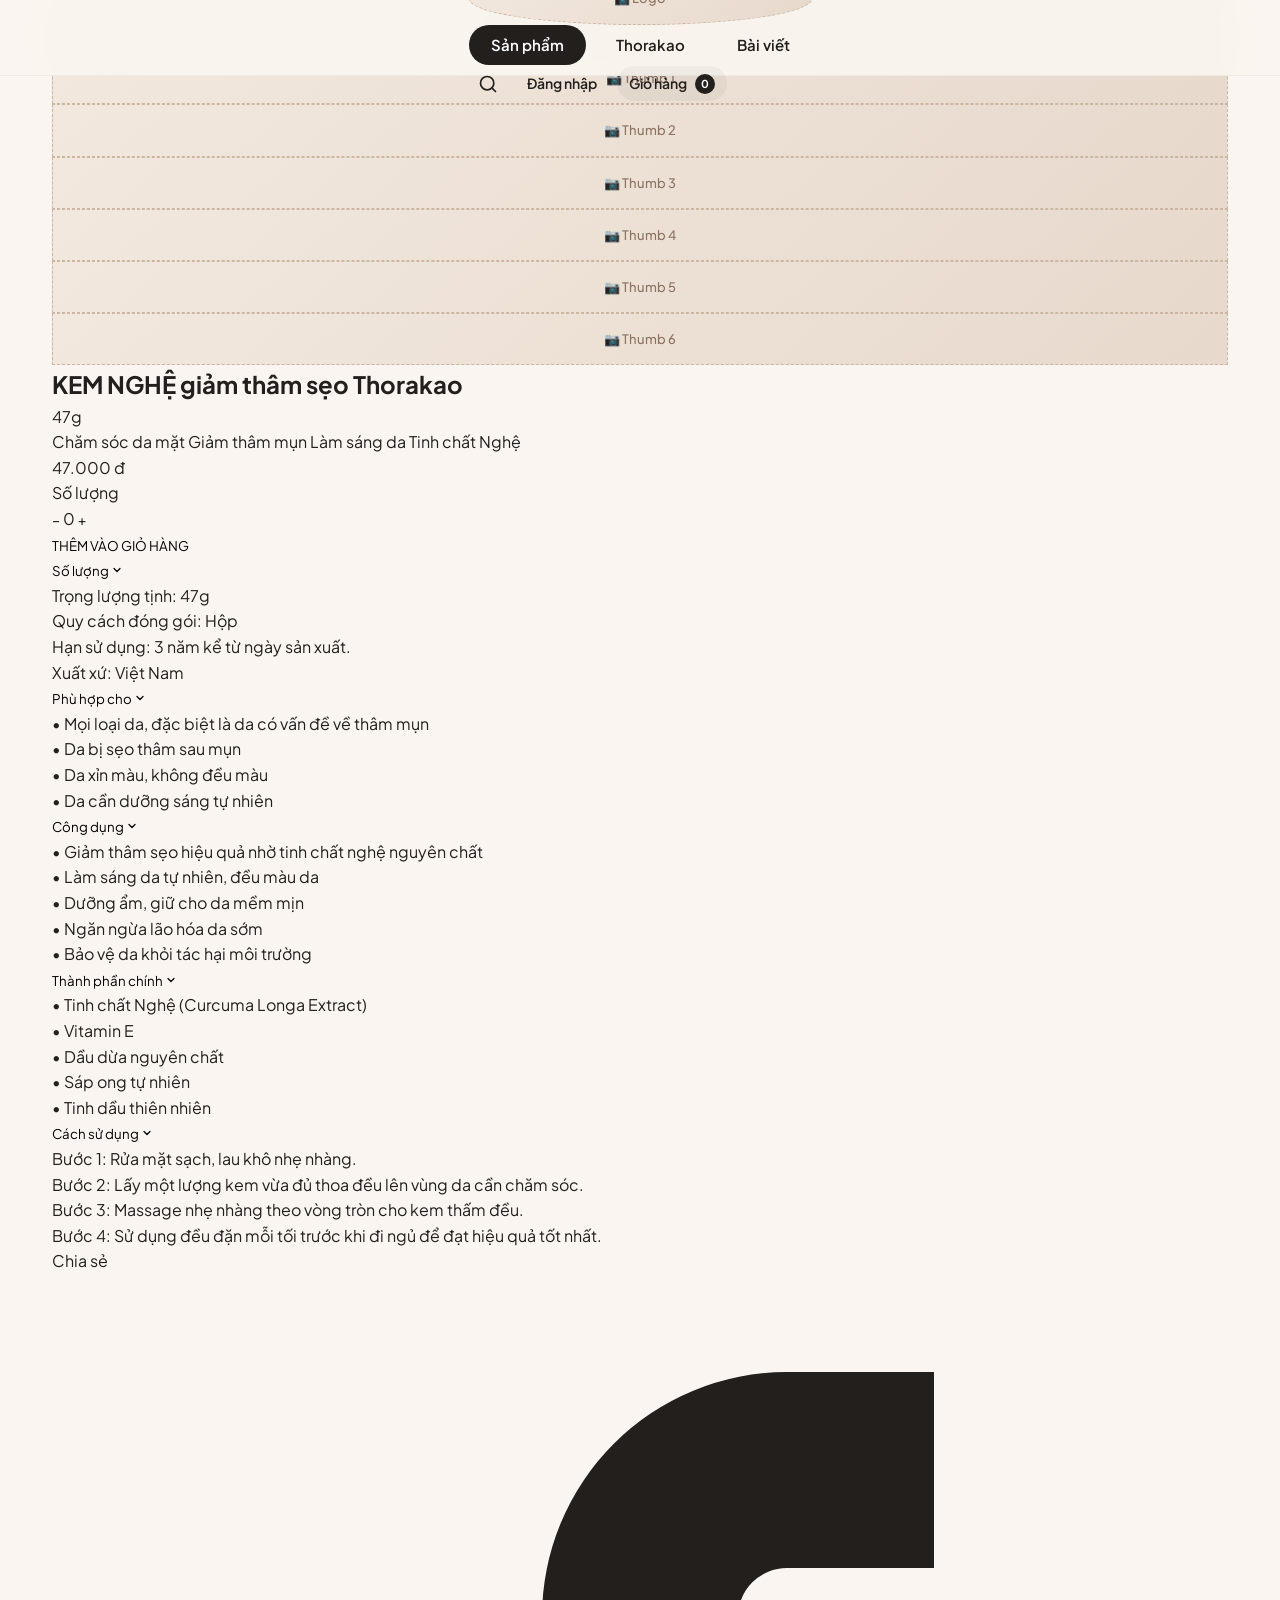
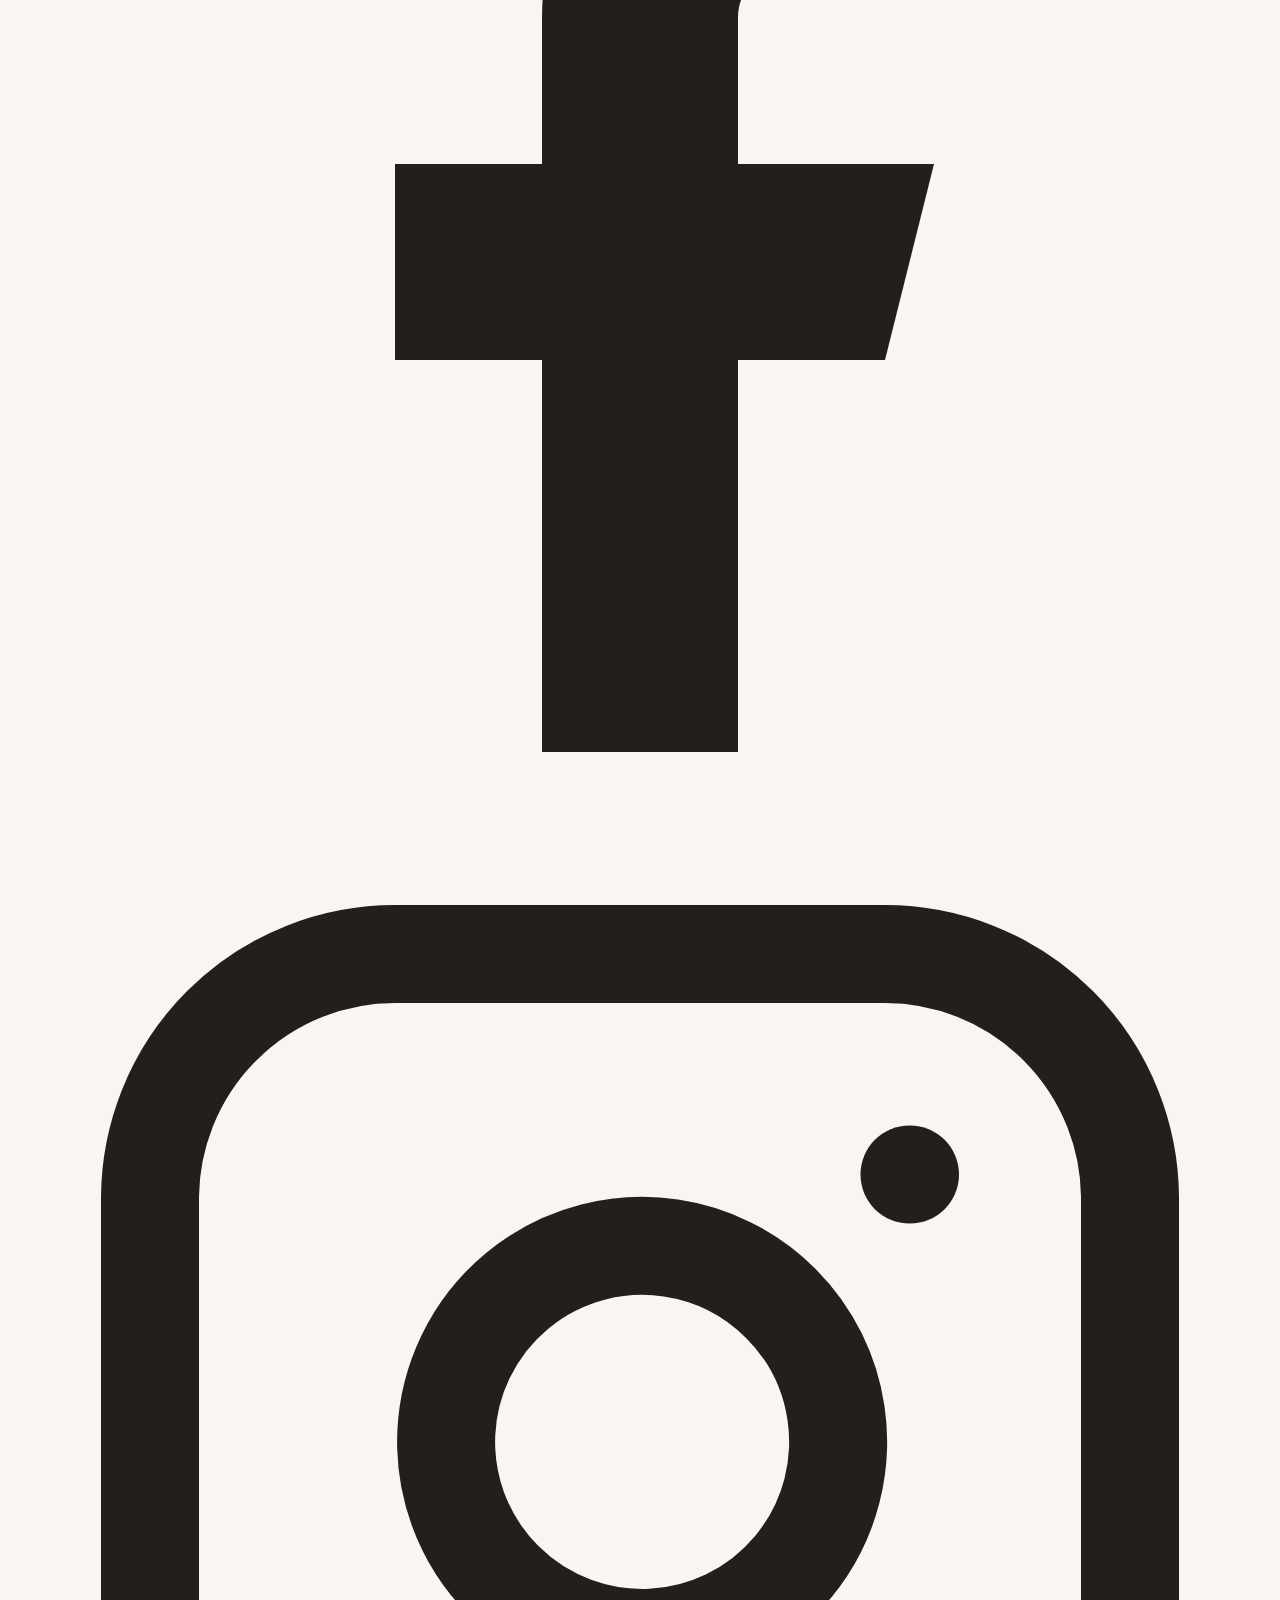
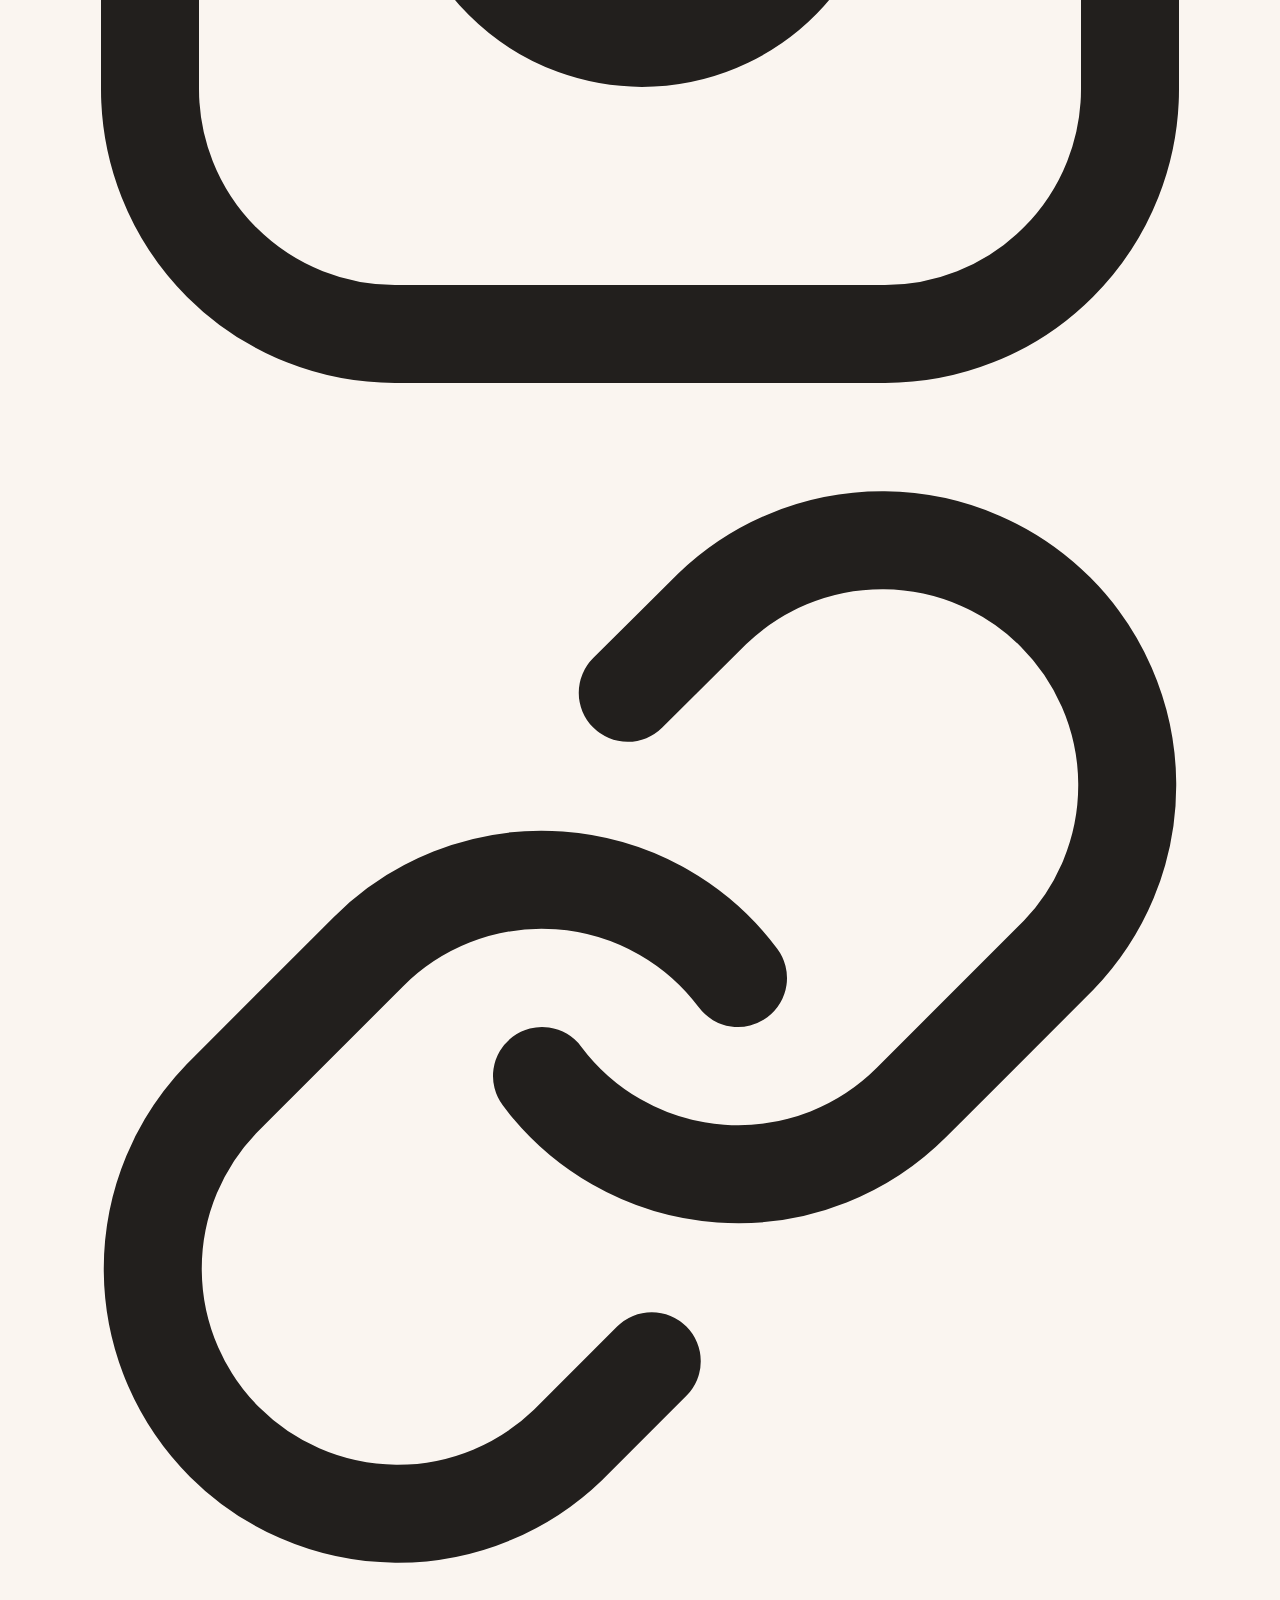
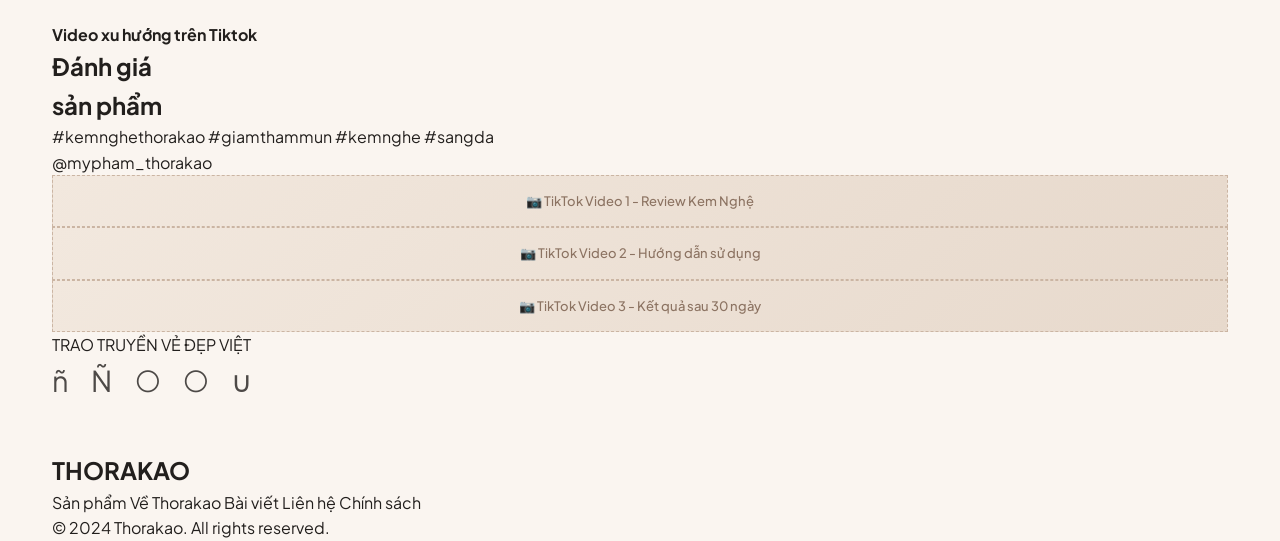
==== product.html @ 2d612768 "Initial commit - Thorakao website layout matching Figma" ====
<!DOCTYPE html>
<html lang="vi">
<head>
  <meta charset="UTF-8">
  <meta name="viewport" content="width=device-width, initial-scale=1.0">
  <meta name="description" content="KEM NGHỆ giảm thâm sẹo Thorakao - Chăm sóc da mặt tự nhiên từ tinh chất nghệ nguyên chất">
  <title>KEM NGHỆ giảm thâm sẹo - Thorakao</title>
  <link rel="stylesheet" href="css/style.css">
</head>
<body>

  <!-- ========== HEADER ========== -->
  <header class="header" id="header">
    <div class="container">
      <a href="index.html" class="header-logo" id="logo">
        <div class="img-placeholder" data-label="Logo">
          <!-- <img src="images/logo.png" alt="Thorakao Logo"> -->
        </div>
      </a>

      <button class="mobile-menu-btn" id="mobileMenuBtn" aria-label="Mở menu">
        <span></span>
        <span></span>
        <span></span>
      </button>

      <nav class="header-nav" id="headerNav">
        <a href="index.html#products" class="active">Sản phẩm</a>
        <a href="#">Thorakao</a>
        <a href="#">Bài viết</a>
      </nav>

      <div class="header-actions">
        <button class="search-btn" aria-label="Tìm kiếm" id="searchBtn">
          <svg width="20" height="20" viewBox="0 0 24 24" fill="none" stroke="currentColor" stroke-width="2" stroke-linecap="round" stroke-linejoin="round">
            <circle cx="11" cy="11" r="8"/>
            <path d="M21 21l-4.35-4.35"/>
          </svg>
        </button>
        <a href="#" class="login-text" id="loginLink">Đăng nhập</a>
        <a href="#" class="cart-link" id="cartLink">Giỏ hàng <span class="cart-count" id="cartCount">0</span></a>
      </div>
    </div>
  </header>

  <!-- ========== PRODUCT DETAIL ========== -->
  <section class="product-detail" id="productDetail">
    <div class="container">

      <!-- === Left: Product Gallery === -->
      <div class="product-gallery-main">
        <div class="product-main-image" id="mainImage">
          <div class="img-placeholder" data-label="Ảnh chính sản phẩm - Kem Nghệ Thorakao">
            <!-- <img src="images/products/kem-nghe-main.jpg" alt="Kem Nghệ Thorakao"> -->
          </div>
        </div>
        <div class="product-thumbnails" id="thumbnails">
          <div class="product-thumbnail active" data-index="0">
            <div class="img-placeholder" data-label="Thumb 1">
              <!-- <img src="images/products/kem-nghe-thumb-1.jpg" alt="Thumbnail 1"> -->
            </div>
          </div>
          <div class="product-thumbnail" data-index="1">
            <div class="img-placeholder" data-label="Thumb 2">
              <!-- <img src="images/products/kem-nghe-thumb-2.jpg" alt="Thumbnail 2"> -->
            </div>
          </div>
          <div class="product-thumbnail" data-index="2">
            <div class="img-placeholder" data-label="Thumb 3">
              <!-- <img src="images/products/kem-nghe-thumb-3.jpg" alt="Thumbnail 3"> -->
            </div>
          </div>
          <div class="product-thumbnail" data-index="3">
            <div class="img-placeholder" data-label="Thumb 4">
              <!-- <img src="images/products/kem-nghe-thumb-4.jpg" alt="Thumbnail 4"> -->
            </div>
          </div>
          <div class="product-thumbnail" data-index="4">
            <div class="img-placeholder" data-label="Thumb 5">
              <!-- <img src="images/products/kem-nghe-thumb-5.jpg" alt="Thumbnail 5"> -->
            </div>
          </div>
          <div class="product-thumbnail" data-index="5">
            <div class="img-placeholder" data-label="Thumb 6">
              <!-- <img src="images/products/kem-nghe-thumb-6.jpg" alt="Thumbnail 6"> -->
            </div>
          </div>
        </div>
      </div>

      <!-- === Right: Product Info === -->
      <div class="product-info">
        <div class="product-name-row">
          <h1 class="product-name">KEM NGHỆ giảm thâm sẹo Thorakao</h1>
          <span class="product-weight">47g</span>
        </div>

        <div class="product-tags">
          <span>Chăm sóc da mặt</span>
          <span>Giảm thâm mụn</span>
          <span>Làm sáng da</span>
          <span>Tinh chất Nghệ</span>
        </div>

        <p class="product-price">47.000 đ</p>

        <label class="quantity-label">Số lượng</label>
        <div class="quantity-selector" id="quantitySelector">
          <button class="qty-minus" id="qtyMinus" aria-label="Giảm số lượng">−</button>
          <span class="qty-value" id="qtyValue">0</span>
          <button class="qty-plus" id="qtyPlus" aria-label="Tăng số lượng">+</button>
        </div>

        <button class="btn-add-cart" id="btnAddCart">THÊM VÀO GIỎ HÀNG</button>

        <!-- Accordion Sections -->
        <div class="accordion-list" id="accordionList">
          <div class="accordion-item">
            <button class="accordion-header" id="accordion-qty">
              <span>Số lượng</span>
              <span class="chevron">
                <svg width="12" height="12" viewBox="0 0 24 24" fill="none" stroke="currentColor" stroke-width="2.5" stroke-linecap="round" stroke-linejoin="round">
                  <polyline points="6 9 12 15 18 9"/>
                </svg>
              </span>
            </button>
            <div class="accordion-content">
              <div class="accordion-content-inner">
                Trọng lượng tịnh: 47g<br>
                Quy cách đóng gói: Hộp<br>
                Hạn sử dụng: 3 năm kể từ ngày sản xuất.<br>
                Xuất xứ: Việt Nam
              </div>
            </div>
          </div>

          <div class="accordion-item">
            <button class="accordion-header" id="accordion-suitable">
              <span>Phù hợp cho</span>
              <span class="chevron">
                <svg width="12" height="12" viewBox="0 0 24 24" fill="none" stroke="currentColor" stroke-width="2.5" stroke-linecap="round" stroke-linejoin="round">
                  <polyline points="6 9 12 15 18 9"/>
                </svg>
              </span>
            </button>
            <div class="accordion-content">
              <div class="accordion-content-inner">
                • Mọi loại da, đặc biệt là da có vấn đề về thâm mụn<br>
                • Da bị sẹo thâm sau mụn<br>
                • Da xỉn màu, không đều màu<br>
                • Da cần dưỡng sáng tự nhiên
              </div>
            </div>
          </div>

          <div class="accordion-item">
            <button class="accordion-header" id="accordion-usage">
              <span>Công dụng</span>
              <span class="chevron">
                <svg width="12" height="12" viewBox="0 0 24 24" fill="none" stroke="currentColor" stroke-width="2.5" stroke-linecap="round" stroke-linejoin="round">
                  <polyline points="6 9 12 15 18 9"/>
                </svg>
              </span>
            </button>
            <div class="accordion-content">
              <div class="accordion-content-inner">
                • Giảm thâm sẹo hiệu quả nhờ tinh chất nghệ nguyên chất<br>
                • Làm sáng da tự nhiên, đều màu da<br>
                • Dưỡng ẩm, giữ cho da mềm mịn<br>
                • Ngăn ngừa lão hóa da sớm<br>
                • Bảo vệ da khỏi tác hại môi trường
              </div>
            </div>
          </div>

          <div class="accordion-item">
            <button class="accordion-header" id="accordion-ingredients">
              <span>Thành phần chính</span>
              <span class="chevron">
                <svg width="12" height="12" viewBox="0 0 24 24" fill="none" stroke="currentColor" stroke-width="2.5" stroke-linecap="round" stroke-linejoin="round">
                  <polyline points="6 9 12 15 18 9"/>
                </svg>
              </span>
            </button>
            <div class="accordion-content">
              <div class="accordion-content-inner">
                • Tinh chất Nghệ (Curcuma Longa Extract)<br>
                • Vitamin E<br>
                • Dầu dừa nguyên chất<br>
                • Sáp ong tự nhiên<br>
                • Tinh dầu thiên nhiên
              </div>
            </div>
          </div>

          <div class="accordion-item">
            <button class="accordion-header" id="accordion-howto">
              <span>Cách sử dụng</span>
              <span class="chevron">
                <svg width="12" height="12" viewBox="0 0 24 24" fill="none" stroke="currentColor" stroke-width="2.5" stroke-linecap="round" stroke-linejoin="round">
                  <polyline points="6 9 12 15 18 9"/>
                </svg>
              </span>
            </button>
            <div class="accordion-content">
              <div class="accordion-content-inner">
                Bước 1: Rửa mặt sạch, lau khô nhẹ nhàng.<br>
                Bước 2: Lấy một lượng kem vừa đủ thoa đều lên vùng da cần chăm sóc.<br>
                Bước 3: Massage nhẹ nhàng theo vòng tròn cho kem thấm đều.<br>
                Bước 4: Sử dụng đều đặn mỗi tối trước khi đi ngủ để đạt hiệu quả tốt nhất.
              </div>
            </div>
          </div>
        </div>

        <!-- Share -->
        <div class="share-section">
          <span class="share-label">Chia sẻ</span>
          <a href="#" aria-label="Chia sẻ Facebook" id="shareFacebook">
            <svg viewBox="0 0 24 24" fill="currentColor">
              <path d="M18 2h-3a5 5 0 00-5 5v3H7v4h3v8h4v-8h3l1-4h-4V7a1 1 0 011-1h3z"/>
            </svg>
          </a>
          <a href="#" aria-label="Chia sẻ Instagram" id="shareInstagram">
            <svg viewBox="0 0 24 24" fill="none" stroke="currentColor" stroke-width="2" stroke-linecap="round" stroke-linejoin="round">
              <rect x="2" y="2" width="20" height="20" rx="5" ry="5"/>
              <path d="M16 11.37A4 4 0 1112.63 8 4 4 0 0116 11.37z"/>
              <line x1="17.5" y1="6.5" x2="17.51" y2="6.5"/>
            </svg>
          </a>
          <a href="#" aria-label="Sao chép liên kết" id="shareLink">
            <svg viewBox="0 0 24 24" fill="none" stroke="currentColor" stroke-width="2" stroke-linecap="round" stroke-linejoin="round">
              <path d="M10 13a5 5 0 007.54.54l3-3a5 5 0 00-7.07-7.07l-1.72 1.71"/>
              <path d="M14 11a5 5 0 00-7.54-.54l-3 3a5 5 0 007.07 7.07l1.71-1.71"/>
            </svg>
          </a>
        </div>
      </div>

    </div>
  </section>

  <!-- ========== TIKTOK REVIEWS ========== -->
  <section class="tiktok-reviews" id="tiktokReviews">
    <div class="container">
      <div class="tiktok-info">
        <h4>Video xu hướng trên Tiktok</h4>
        <h2>Đánh giá<br>sản phẩm</h2>
        <div class="tiktok-hashtags">
          <a href="#">#kemnghethorakao</a>
          <a href="#">#giamthammun</a>
          <a href="#">#kemnghe</a>
          <a href="#">#sangda</a>
        </div>
      </div>
      <div class="tiktok-right">
        <p class="tiktok-handle">@mypham_thorakao</p>
        <div class="tiktok-videos">
          <div class="tiktok-video">
            <div class="img-placeholder" data-label="TikTok Video 1 - Review Kem Nghệ">
              <!-- <img src="images/tiktok/tiktok-1.jpg" alt="TikTok Review 1"> -->
            </div>
          </div>
          <div class="tiktok-video">
            <div class="img-placeholder" data-label="TikTok Video 2 - Hướng dẫn sử dụng">
              <!-- <img src="images/tiktok/tiktok-2.jpg" alt="TikTok Review 2"> -->
            </div>
          </div>
          <div class="tiktok-video">
            <div class="img-placeholder" data-label="TikTok Video 3 - Kết quả sau 30 ngày">
              <!-- <img src="images/tiktok/tiktok-3.jpg" alt="TikTok Review 3"> -->
            </div>
          </div>
        </div>
      </div>
    </div>
  </section>

  <!-- ========== FOOTER ========== -->
  <footer class="footer" id="footer">
    <div class="container">
      <p class="footer-tagline">TRAO TRUYỀN VẺ ĐẸP VIỆT</p>
      <p class="footer-symbols">ñ Ñ ○ ○ ∪</p>
      <h2 class="footer-brand">THORAKAO</h2>
      <div class="footer-links">
        <a href="index.html#products">Sản phẩm</a>
        <a href="#">Về Thorakao</a>
        <a href="#">Bài viết</a>
        <a href="#">Liên hệ</a>
        <a href="#">Chính sách</a>
      </div>
      <p class="footer-copyright">© 2024 Thorakao. All rights reserved.</p>
    </div>
  </footer>

  <script src="js/main.js"></script>
</body>
</html>
---- css/style.css ----
/* ========================================
   THORAKAO WEBSITE - Master Stylesheet
   Thiết kế chuẩn 1:1 theo Figma Design
   ======================================== */

/* Google Fonts */
@import url('https://fonts.googleapis.com/css2?family=Playfair+Display:ital,wght@0,400;0,500;0,600;0,700;0,800;0,900;1,400;1,600;1,700&family=Plus+Jakarta+Sans:wght@300;400;500;600;700;800&display=swap');

/* ========== CSS Variables ========== */
:root {
  --bg-main: #FAF5F0;
  --bg-cream-alt: #F3EAE0;
  --bg-warm: #EFE3D5;
  --accent-orange: #E86C2E;
  --accent-gold: #E5A93C;
  --accent-dark: #1E1B18;
  --text-dark: #221F1D;
  --text-muted: #6E6761;
  --text-light: #9B938D;
  --footer-blue: #003FB9;
  --footer-blue-dark: #003194;
  --white: #FFFFFF;
  --border-subtle: #E8DC handle;
  --border-light: rgba(0, 0, 0, 0.08);
  --shadow-sm: 0 2px 8px rgba(0, 0, 0, 0.04);
  --shadow-md: 0 8px 24px rgba(0, 0, 0, 0.07);
  --shadow-lg: 0 16px 36px rgba(0, 0, 0, 0.1);
  --radius-xs: 4px;
  --radius-sm: 8px;
  --radius-md: 14px;
  --radius-lg: 20px;
  --radius-xl: 28px;
  --radius-pill: 999px;
  --transition: all 0.3s cubic-bezier(0.25, 0.8, 0.25, 1);
  --font-serif: 'Playfair Display', Georgia, serif;
  --font-sans: 'Plus Jakarta Sans', -apple-system, BlinkMacSystemFont, sans-serif;
  --container-width: 1240px;
  --header-height: 76px;
}

/* ========== Reset & Global ========== */
*, *::before, *::after {
  margin: 0;
  padding: 0;
  box-sizing: border-box;
}

html {
  scroll-behavior: smooth;
  font-size: 16px;
}

body {
  font-family: var(--font-sans);
  background-color: var(--bg-main);
  color: var(--text-dark);
  line-height: 1.6;
  overflow-x: hidden;
  -webkit-font-smoothing: antialiased;
}

a {
  text-decoration: none;
  color: inherit;
  transition: var(--transition);
}

ul, ol {
  list-style: none;
}

button {
  cursor: pointer;
  border: none;
  outline: none;
  background: none;
  font-family: inherit;
  transition: var(--transition);
}

img {
  max-width: 100%;
  height: auto;
  display: block;
}

.container {
  max-width: var(--container-width);
  margin: 0 auto;
  padding: 0 32px;
}

/* ========== Image Placeholder Slots ========== */
.img-placeholder {
  background: linear-gradient(140deg, #F2E8DE 0%, #E7D9CC 100%);
  border: 1.5px dashed #CBB5A3;
  display: flex;
  align-items: center;
  justify-content: center;
  width: 100%;
  height: 100%;
  position: relative;
  overflow: hidden;
  transition: var(--transition);
  border-radius: inherit;
}

.img-placeholder::after {
  content: '📷 ' attr(data-label);
  color: #8C7362;
  font-size: 13px;
  font-weight: 500;
  text-align: center;
  padding: 16px;
  line-height: 1.4;
  z-index: 1;
}

.img-placeholder:hover {
  background: linear-gradient(140deg, #F6ECE2 0%, #EFE1D5 100%);
  border-color: var(--accent-orange);
}

.img-placeholder img {
  width: 100%;
  height: 100%;
  object-fit: cover;
  position: absolute;
  top: 0;
  left: 0;
}

.img-placeholder:has(img)::after {
  display: none;
}

.img-placeholder:has(img) {
  border: none;
  background: none;
}

/* =============================================
   1. HEADER / NAVIGATION
   ============================================= */
.header {
  position: fixed;
  top: 0;
  left: 0;
  right: 0;
  height: var(--header-height);
  background: rgba(250, 245, 240, 0.94);
  backdrop-filter: blur(12px);
  -webkit-backdrop-filter: blur(12px);
  z-index: 1000;
  display: flex;
  align-items: center;
  transition: var(--transition);
  border-bottom: 1px solid rgba(0, 0, 0, 0.04);
}

.header.scrolled {
  box-shadow: 0 4px 20px rgba(0, 0, 0, 0.05);
}

.header-container {
  display: flex;
  align-items: center;
  justify-content: space-between;
  width: 100%;
}

.header-logo {
  width: 48px;
  height: 48px;
  border-radius: 50%;
  overflow: hidden;
  flex-shrink: 0;
}

.logo-placeholder {
  border-radius: 50%;
  border-width: 1px;
}

.header-nav {
  display: flex;
  align-items: center;
  gap: 8px;
}

.header-nav a {
  padding: 8px 22px;
  font-size: 15px;
  font-weight: 600;
  color: var(--text-dark);
  border-radius: var(--radius-pill);
  transition: var(--transition);
}

.header-nav a:hover {
  background: rgba(0, 0, 0, 0.05);
}

.header-nav a.active {
  background: var(--text-dark);
  color: var(--white);
}

.header-actions {
  display: flex;
  align-items: center;
  gap: 20px;
}

.search-btn {
  width: 38px;
  height: 38px;
  display: flex;
  align-items: center;
  justify-content: center;
  border-radius: 50%;
  color: var(--text-dark);
}

.search-btn:hover {
  background: rgba(0, 0, 0, 0.05);
}

.login-text {
  font-size: 14px;
  font-weight: 600;
  color: var(--text-dark);
}

.login-text:hover {
  color: var(--accent-orange);
}

.cart-link {
  display: flex;
  align-items: center;
  gap: 8px;
  font-size: 14px;
  font-weight: 600;
  color: var(--text-dark);
  padding: 6px 12px;
  border-radius: var(--radius-pill);
  background: rgba(0, 0, 0, 0.04);
}

.cart-link:hover {
  background: rgba(0, 0, 0, 0.08);
}

.cart-count {
  background: var(--text-dark);
  color: var(--white);
  min-width: 20px;
  height: 20px;
  padding: 0 6px;
  border-radius: 10px;
  display: inline-flex;
  align-items: center;
  justify-content: center;
  font-size: 11px;
  font-weight: 700;
}

.mobile-menu-btn {
  display: none;
  width: 38px;
  height: 38px;
  flex-direction: column;
  align-items: center;
  justify-content: center;
  gap: 5px;
}

.mobile-menu-btn span {
  width: 22px;
  height: 2px;
  background: var(--text-dark);
  border-radius: 2px;
  transition: var(--transition);
}

/* =============================================
   1. HERO SECTION
   ============================================= */
.hero {
  margin-top: var(--header-height);
  padding: 60px 0 80px;
}

.hero-container {
  display: grid;
  grid-template-columns: 1.05fr 1.15fr;
  gap: 64px;
  align-items: center;
}

.hero-title {
  font-family: var(--font-serif);
  font-size: 4.6rem;
  font-weight: 700;
  line-height: 1.08;
  letter-spacing: -0.02em;
  color: var(--text-dark);
  margin-bottom: 24px;
}

.hero-subtitle {
  font-size: 1.05rem;
  color: var(--text-muted);
  line-height: 1.75;
  max-width: 460px;
}

.hero-image-wrapper {
  height: 540px;
  border-radius: var(--radius-xl);
  overflow: hidden;
  box-shadow: var(--shadow-md);
}

.hero-placeholder {
  border-radius: var(--radius-xl);
  min-height: 100%;
}

/* =============================================
   2. KEM NGHỆ FEATURE SECTION
   ============================================= */
.kem-nghe-feature {
  padding: 80px 0;
  position: relative;
}

.kem-nghe-container {
  display: grid;
  grid-template-columns: 220px 1fr 340px;
  gap: 40px;
  align-items: center;
}

.kem-nghe-left .badge-label {
  display: inline-block;
  font-family: var(--font-serif);
  font-size: 2rem;
  font-weight: 700;
  color: var(--accent-orange);
  margin-bottom: 8px;
}

.kem-nghe-left .badge-sub {
  font-size: 13px;
  color: var(--text-light);
  line-height: 1.5;
  text-transform: uppercase;
  letter-spacing: 0.08em;
}

.kem-nghe-center {
  height: 440px;
  border-radius: var(--radius-lg);
  overflow: hidden;
  position: relative;
}

.kem-nghe-placeholder {
  border-radius: var(--radius-lg);
  min-height: 100%;
}

.kem-nghe-right .kem-nghe-desc {
  font-size: 1rem;
  color: var(--text-muted);
  line-height: 1.8;
  margin-bottom: 24px;
}

.btn-detail-link {
  display: inline-flex;
  align-items: center;
  gap: 8px;
  font-size: 14px;
  font-weight: 700;
  text-transform: uppercase;
  letter-spacing: 0.06em;
  color: var(--accent-orange);
  border-bottom: 2px solid var(--accent-orange);
  padding-bottom: 4px;
}

.btn-detail-link:hover {
  color: #c9541a;
  border-color: #c9541a;
  transform: translateX(4px);
}

/* =============================================
   3. NGUYÊN LIỆU THIÊN NHIÊN (5 Vertical Strips)
   ============================================= */
.ingredients-section {
  padding: 40px 0 60px;
}

.ingredients-container {
  max-width: 1360px;
  margin: 0 auto;
  padding: 0 24px;
}

.ingredients-grid {
  display: grid;
  grid-template-columns: repeat(5, 1fr);
  gap: 12px;
}

.ingredient-card {
  position: relative;
  height: 480px;
  border-radius: var(--radius-md);
  overflow: hidden;
  box-shadow: var(--shadow-sm);
  cursor: pointer;
  transition: var(--transition);
}

.ingredient-card:hover {
  transform: translateY(-6px);
  box-shadow: var(--shadow-lg);
}

.ing-placeholder {
  border-radius: 0;
  min-height: 100%;
  transition: transform 0.6s ease;
}

.ingredient-card:hover .ing-placeholder {
  transform: scale(1.06);
}

.ing-overlay {
  position: absolute;
  top: 0;
  left: 0;
  right: 0;
  bottom: 0;
  padding: 24px 18px;
  display: flex;
  flex-direction: column;
  justify-content: space-between;
  background: linear-gradient(180deg, rgba(0, 0, 0, 0.4) 0%, transparent 40%, rgba(0, 0, 0, 0.65) 100%);
  z-index: 2;
}

.ing-tag {
  align-self: flex-start;
  font-size: 11px;
  font-weight: 700;
  color: var(--white);
  background: rgba(0, 0, 0, 0.45);
  padding: 4px 12px;
  border-radius: var(--radius-pill);
  text-transform: uppercase;
  letter-spacing: 0.08em;
  backdrop-filter: blur(4px);
}

.ing-name {
  color: var(--white);
  font-family: var(--font-serif);
  font-size: 1.5rem;
  font-weight: 700;
  letter-spacing: 0.1em;
  line-height: 1.2;
}

/* =============================================
   4. BEST SELLER
   ============================================= */
.best-seller {
  padding: 80px 0;
}

.section-title-wrap {
  text-align: center;
  margin-bottom: 48px;
}

.section-title {
  font-family: var(--font-serif);
  font-size: 2.2rem;
  font-weight: 700;
  letter-spacing: 0.18em;
  text-transform: uppercase;
  color: var(--text-dark);
}

.bestseller-layout {
  display: grid;
  grid-template-columns: 360px 1fr;
  gap: 32px;
  align-items: center;
}

.bestseller-featured-banner {
  height: 380px;
  border-radius: var(--radius-lg);
  overflow: hidden;
  box-shadow: var(--shadow-sm);
}

.featured-placeholder {
  border-radius: var(--radius-lg);
  min-height: 100%;
}

.bestseller-cards {
  display: grid;
  grid-template-columns: repeat(3, 1fr);
  gap: 20px;
}

.product-mini-card {
  background: var(--white);
  border-radius: var(--radius-md);
  padding: 16px;
  box-shadow: var(--shadow-sm);
  display: flex;
  flex-direction: column;
  gap: 14px;
  transition: var(--transition);
  border: 1px solid rgba(0, 0, 0, 0.04);
}

.product-mini-card:hover {
  transform: translateY(-5px);
  box-shadow: var(--shadow-md);
}

.product-mini-card .mini-placeholder {
  aspect-ratio: 1 / 1;
  border-radius: var(--radius-sm);
}

.mini-info h4 {
  font-size: 15px;
  font-weight: 700;
  color: var(--text-dark);
  margin-bottom: 4px;
}

.mini-info .mini-price {
  font-size: 14px;
  font-weight: 600;
  color: var(--accent-orange);
}

.bestseller-indicator {
  display: flex;
  justify-content: center;
  gap: 8px;
  margin-top: 36px;
}

.indicator-bar {
  width: 48px;
  height: 3px;
  background: rgba(0, 0, 0, 0.12);
  border-radius: 2px;
}

.indicator-bar.active {
  background: var(--text-dark);
  width: 80px;
}

/* =============================================
   5. CARE ROUTINE (2 Big Side-by-Side Cards)
   ============================================= */
.care-routine {
  padding: 70px 0;
}

.care-grid {
  display: grid;
  grid-template-columns: 1fr 1fr;
  gap: 40px;
}

.care-card {
  background: var(--white);
  border-radius: var(--radius-xl);
  overflow: hidden;
  box-shadow: var(--shadow-sm);
  display: flex;
  flex-direction: column;
  border: 1px solid rgba(0, 0, 0, 0.04);
}

.care-card-img {
  height: 360px;
  overflow: hidden;
}

.care-placeholder {
  border-radius: 0;
  min-height: 100%;
}

.care-card-content {
  padding: 36px 32px;
}

.care-card-content.top-content {
  order: -1;
}

.care-card-content h3 {
  font-family: var(--font-serif);
  font-size: 1.5rem;
  font-weight: 700;
  line-height: 1.35;
  color: var(--text-dark);
  margin-bottom: 20px;
}

.btn-pill-action {
  display: inline-flex;
  align-items: center;
  gap: 8px;
  padding: 10px 24px;
  border-radius: var(--radius-pill);
  border: 1.5px solid var(--text-dark);
  font-size: 13px;
  font-weight: 700;
  color: var(--text-dark);
  transition: var(--transition);
}

.btn-pill-action:hover {
  background: var(--text-dark);
  color: var(--white);
}

/* =============================================
   6. HOÀN HẢO TỪ TỰ NHIÊN (Turmeric Banner)
   ============================================= */
.banner-turmeric {
  margin: 50px 0;
}

.banner-turmeric-bg {
  position: relative;
  height: 320px;
  background: linear-gradient(135deg, #DE782A 0%, #EA9834 100%);
  display: flex;
  align-items: center;
  justify-content: center;
  overflow: hidden;
}

.banner-turmeric-placeholder {
  border-radius: 0;
  min-height: 100%;
  position: absolute;
  top: 0;
  left: 0;
  opacity: 0.25;
}

.banner-turmeric-overlay {
  position: relative;
  z-index: 2;
  text-align: center;
  max-width: 680px;
  padding: 0 24px;
  color: var(--white);
}

.banner-turmeric-overlay h2 {
  font-family: var(--font-serif);
  font-size: 3rem;
  font-weight: 700;
  font-style: italic;
  margin-bottom: 16px;
  letter-spacing: -0.01em;
}

.banner-turmeric-overlay p {
  font-size: 1.05rem;
  line-height: 1.7;
  color: rgba(255, 255, 255, 0.92);
}

/* =============================================
   7. FOUNDER SECTION
   ============================================= */
.founder-section {
  padding: 90px 0;
}

.founder-container {
  display: grid;
  grid-template-columns: 1.2fr 0.9fr;
  gap: 60px;
  align-items: center;
}

.founder-quote-box blockquote {
  font-family: var(--font-serif);
  font-size: 1.65rem;
  font-weight: 600;
  line-height: 1.6;
  color: var(--text-dark);
  margin-bottom: 32px;
  position: relative;
  padding-left: 32px;
  border-left: 4px solid var(--accent-orange);
}

.founder-title {
  padding-left: 32px;
  font-size: 1rem;
  line-height: 1.6;
}

.founder-title strong {
  color: var(--text-dark);
  font-size: 1.1rem;
}

.founder-title span {
  color: var(--text-muted);
}

.founder-photo-box {
  height: 440px;
  border-radius: var(--radius-xl);
  overflow: hidden;
  position: relative;
}

.founder-placeholder {
  border-radius: var(--radius-xl);
  min-height: 100%;
}

/* =============================================
   8. TIKTOK REELS SECTION (6 Vertical Stories)
   ============================================= */
.tiktok-reels-section {
  padding: 60px 0 80px;
}

.tiktok-header {
  text-align: center;
  margin-bottom: 36px;
}

.tiktok-handle-badge {
  display: inline-flex;
  align-items: center;
  gap: 8px;
  padding: 8px 24px;
  background: var(--white);
  border: 1px solid rgba(0, 0, 0, 0.08);
  border-radius: var(--radius-pill);
  font-size: 14px;
  font-weight: 700;
  color: var(--text-dark);
  box-shadow: var(--shadow-sm);
}

.tiktok-handle-badge:hover {
  background: var(--text-dark);
  color: var(--white);
}

.reels-grid {
  display: grid;
  grid-template-columns: repeat(6, 1fr);
  gap: 14px;
}

.reel-item {
  aspect-ratio: 9 / 16;
  border-radius: var(--radius-md);
  overflow: hidden;
  box-shadow: var(--shadow-sm);
  cursor: pointer;
  transition: var(--transition);
}

.reel-item:hover {
  transform: translateY(-6px);
  box-shadow: var(--shadow-lg);
}

.reel-placeholder {
  border-radius: 0;
  min-height: 100%;
}

/* =============================================
   9. RETAIL PARTNERS
   ============================================= */
.partners-bar {
  padding: 40px 0;
  background: var(--white);
  border-top: 1px solid rgba(0, 0, 0, 0.04);
  border-bottom: 1px solid rgba(0, 0, 0, 0.04);
}

.partners-container {
  display: flex;
  align-items: center;
  justify-content: space-around;
  flex-wrap: wrap;
  gap: 32px;
}

.partner-logo-item {
  height: 38px;
  width: 140px;
}

.partner-placeholder {
  border-radius: var(--radius-xs);
  min-height: 38px;
}

/* =============================================
   10. ROYAL BLUE FOOTER
   ============================================= */
.footer-blue {
  background: var(--footer-blue);
  color: var(--white);
  padding: 90px 0 40px;
}

.footer-top {
  display: flex;
  justify-content: space-between;
  align-items: flex-end;
  margin-bottom: 50px;
  gap: 40px;
  flex-wrap: wrap;
}

.footer-headline {
  font-family: var(--font-serif);
  font-size: 3.8rem;
  font-weight: 900;
  line-height: 1.05;
  letter-spacing: -0.01em;
}

.footer-newsletter {
  display: flex;
  align-items: center;
  background: rgba(255, 255, 255, 0.15);
  border: 1.5px solid rgba(255, 255, 255, 0.35);
  border-radius: var(--radius-pill);
  padding: 6px 8px 6px 24px;
  width: 100%;
  max-width: 480px;
}

.footer-newsletter input {
  background: none;
  border: none;
  outline: none;
  color: var(--white);
  font-family: inherit;
  font-size: 14px;
  width: 100%;
}

.footer-newsletter input::placeholder {
  color: rgba(255, 255, 255, 0.65);
}

.btn-newsletter {
  width: 42px;
  height: 42px;
  background: var(--white);
  color: var(--footer-blue);
  border-radius: 50%;
  display: flex;
  align-items: center;
  justify-content: center;
  flex-shrink: 0;
}

.btn-newsletter:hover {
  transform: scale(1.08);
}

.footer-symbols {
  display: flex;
  gap: 24px;
  font-size: 1.8rem;
  letter-spacing: 0.3em;
  margin-bottom: 48px;
  opacity: 0.8;
}

.footer-columns {
  display: grid;
  grid-template-columns: 1fr 1fr 1.2fr 1.2fr;
  gap: 40px;
  padding-bottom: 60px;
  border-bottom: 1px solid rgba(255, 255, 255, 0.15);
}

.footer-col h4 {
  font-size: 16px;
  font-weight: 700;
  margin-bottom: 20px;
  color: var(--white);
}

.footer-col ul li {
  margin-bottom: 12px;
}

.footer-col ul li a {
  color: rgba(255, 255, 255, 0.7);
  font-size: 14px;
}

.footer-col ul li a:hover {
  color: var(--white);
  padding-left: 4px;
}

.footer-col p {
  color: rgba(255, 255, 255, 0.7);
  font-size: 14px;
  line-height: 1.7;
  margin-bottom: 8px;
}

.payment-badges,
.cert-badges {
  display: flex;
  flex-wrap: wrap;
  gap: 8px;
  margin-top: 12px;
}

.badge-tag,
.badge-cert {
  background: rgba(255, 255, 255, 0.12);
  padding: 4px 10px;
  border-radius: var(--radius-xs);
  font-size: 11px;
  font-weight: 700;
}

.footer-giant-brand {
  font-family: var(--font-serif);
  font-size: clamp(4rem, 14vw, 11rem);
  font-weight: 900;
  letter-spacing: 0.12em;
  text-align: center;
  color: var(--white);
  padding: 40px 0 20px;
  user-select: none;
  line-height: 1;
}

.footer-bottom-bar {
  display: flex;
  justify-content: space-between;
  align-items: center;
  padding-top: 24px;
  border-top: 1px solid rgba(255, 255, 255, 0.1);
  font-size: 13px;
  color: rgba(255, 255, 255, 0.6);
  flex-wrap: wrap;
  gap: 16px;
}

.social-links {
  display: flex;
  gap: 16px;
}

.social-links a {
  color: var(--white);
  font-weight: 700;
  font-size: 13px;
  padding: 4px 8px;
  border-radius: var(--radius-xs);
  background: rgba(255, 255, 255, 0.1);
}

.social-links a:hover {
  background: var(--white);
  color: var(--footer-blue);
}

/* =============================================
   ANIMATIONS & REVEAL
   ============================================= */
@keyframes fadeInUp {
  from {
    opacity: 0;
    transform: translateY(28px);
  }
  to {
    opacity: 1;
    transform: translateY(0);
  }
}

.fade-in-up {
  opacity: 0;
  animation: fadeInUp 0.7s cubic-bezier(0.25, 0.8, 0.25, 1) forwards;
}

.fade-in-up.delay-2 {
  animation-delay: 0.2s;
}

.reveal {
  opacity: 0;
  transform: translateY(30px);
  transition: opacity 0.8s ease, transform 0.8s ease;
}

.reveal.visible {
  opacity: 1;
  transform: translateY(0);
}

/* =============================================
   RESPONSIVE BREAKPOINTS
   ============================================= */
@media (max-width: 1100px) {
  .hero-title {
    font-size: 3.6rem;
  }
  .ingredients-grid {
    grid-template-columns: repeat(3, 1fr);
  }
  .reels-grid {
    grid-template-columns: repeat(3, 1fr);
  }
  .footer-columns {
    grid-template-columns: 1fr 1fr;
  }
}

@media (max-width: 768px) {
  :root {
    --header-height: 64px;
  }

  .header-nav {
    display: none;
    position: absolute;
    top: var(--header-height);
    left: 0;
    right: 0;
    background: var(--bg-main);
    flex-direction: column;
    padding: 20px;
    box-shadow: var(--shadow-md);
  }

  .header-nav.open {
    display: flex;
  }

  .mobile-menu-btn {
    display: flex;
  }

  .login-text {
    display: none;
  }

  .hero-container {
    grid-template-columns: 1fr;
    gap: 40px;
    text-align: center;
  }

  .hero-subtitle {
    margin: 0 auto;
  }

  .hero-title {
    font-size: 2.8rem;
  }

  .hero-image-wrapper {
    height: 380px;
  }

  .kem-nghe-container {
    grid-template-columns: 1fr;
    text-align: center;
    gap: 32px;
  }

  .ingredients-grid {
    grid-template-columns: repeat(2, 1fr);
  }

  .bestseller-layout {
    grid-template-columns: 1fr;
  }

  .bestseller-cards {
    grid-template-columns: 1fr;
  }

  .care-grid {
    grid-template-columns: 1fr;
  }

  .founder-container {
    grid-template-columns: 1fr;
  }

  .reels-grid {
    grid-template-columns: repeat(2, 1fr);
  }

  .footer-headline {
    font-size: 2.5rem;
  }

  .footer-columns {
    grid-template-columns: 1fr;
  }
}
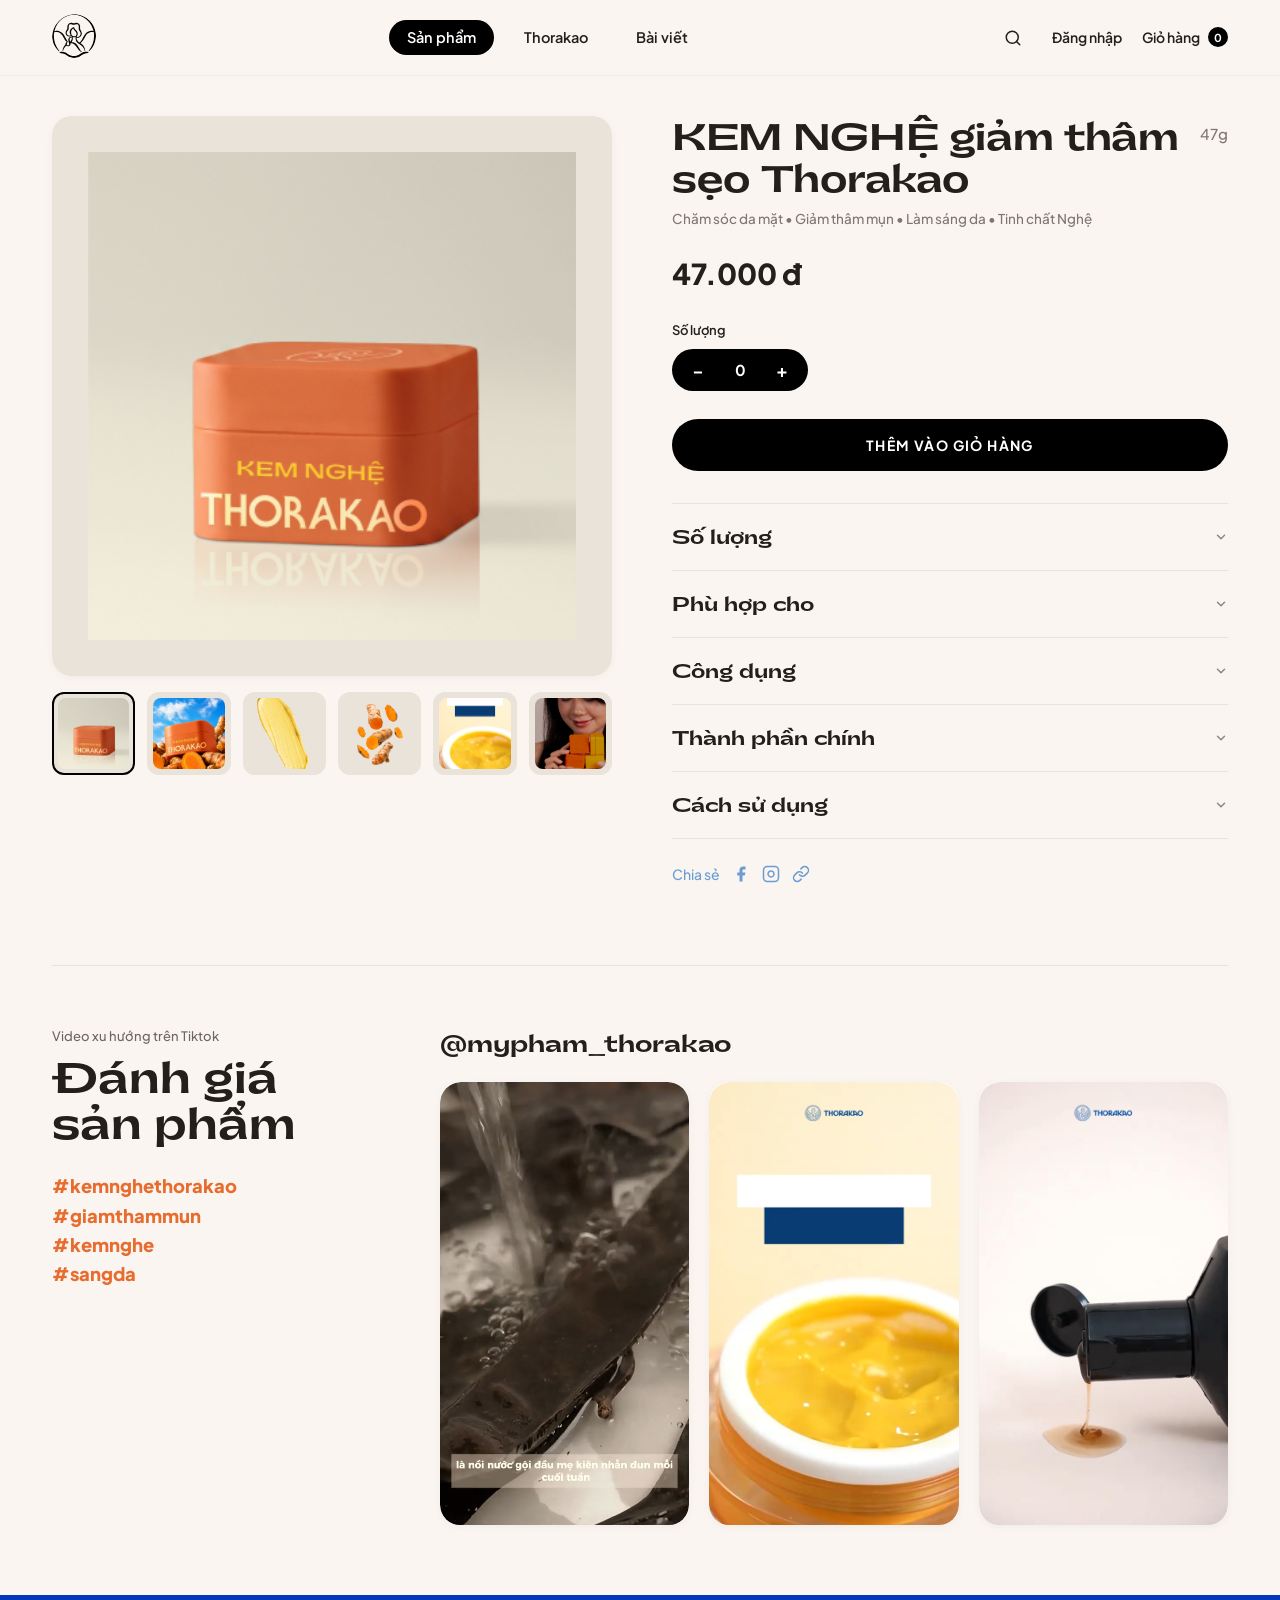
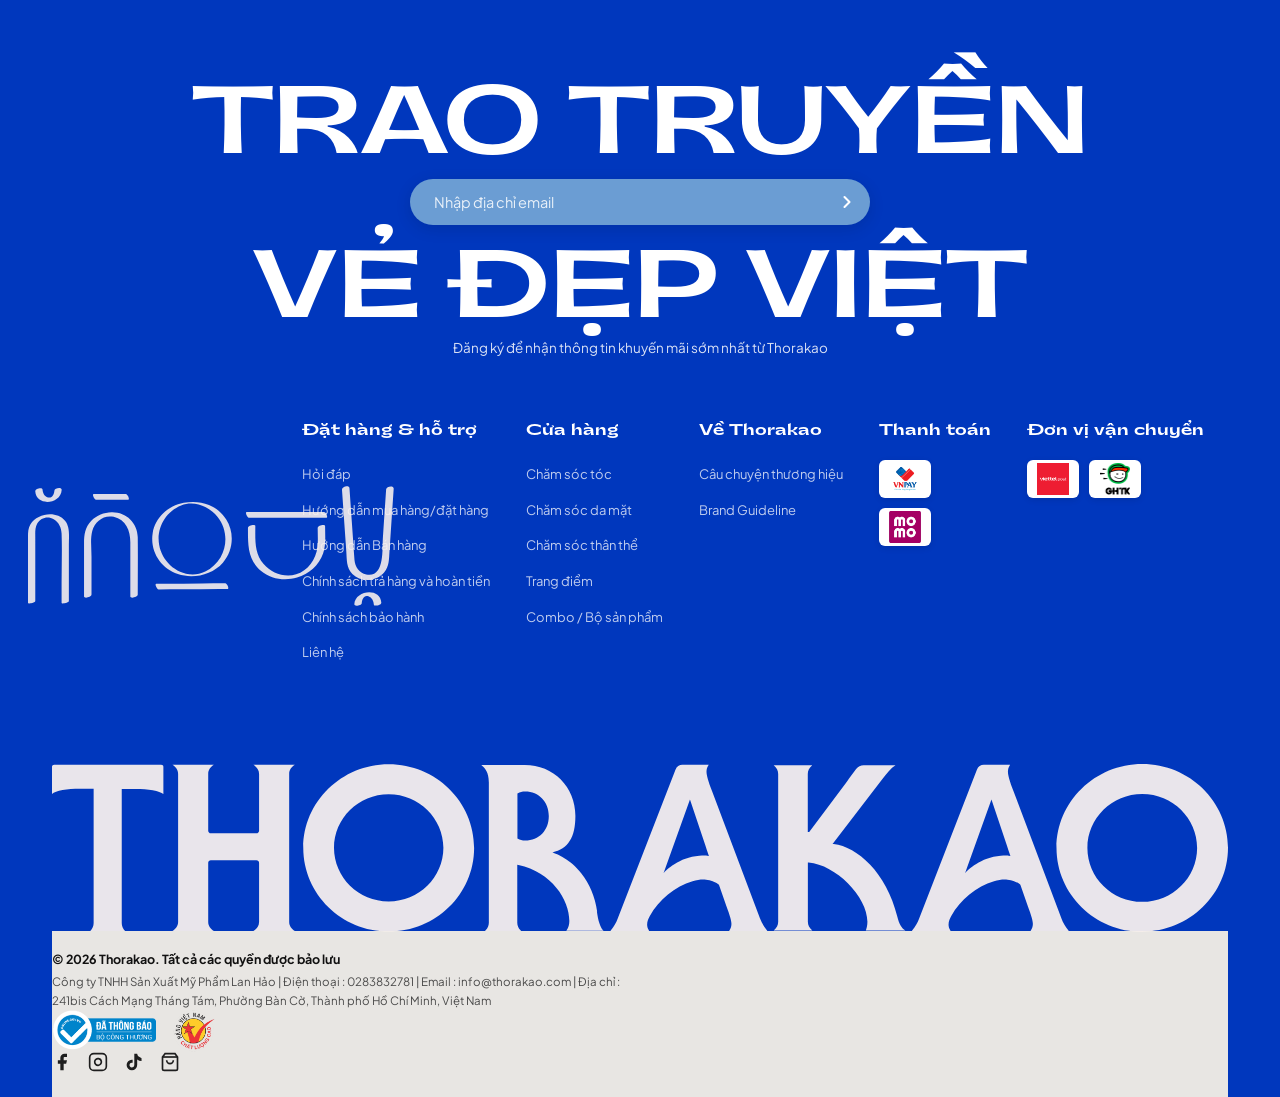
==== commit d018aaa5: "feat: complete homepage redesign, 3D floating composition, product detail page, custom fonts, and Ji" ====
--- a/product.html
+++ b/product.html
@@ -3,7 +3,7 @@
 <head>
   <meta charset="UTF-8">
   <meta name="viewport" content="width=device-width, initial-scale=1.0">
-  <meta name="description" content="KEM NGHỆ giảm thâm sẹo Thorakao - Chăm sóc da mặt tự nhiên từ tinh chất nghệ nguyên chất">
+  <meta name="description" content="KEM NGHỆ giảm thâm sẹo Thorakao - Chăm sóc da mặt tự nhiên từ tinh chất nghệ nguyên chất từ năm 1961">
   <title>KEM NGHỆ giảm thâm sẹo - Thorakao</title>
   <link rel="stylesheet" href="css/style.css">
 </head>
@@ -11,285 +11,372 @@
 
   <!-- ========== HEADER ========== -->
   <header class="header" id="header">
-    <div class="container">
-      <a href="index.html" class="header-logo" id="logo">
-        <div class="img-placeholder" data-label="Logo">
-          <!-- <img src="images/logo.png" alt="Thorakao Logo"> -->
+    <div class="container header-container">
+      <a href="index.html" class="header-logo" id="logo" aria-label="Trang chủ Thorakao">
+        <div class="logo-circle">
+          <img src="images/Frame_10.svg" alt="Thorakao Logo">
         </div>
       </a>
+
+      <nav class="header-nav-pill" id="headerNav">
+        <a href="product.html" class="nav-pill-item active">Sản phẩm</a>
+        <a href="index.html#about" class="nav-pill-item">Thorakao</a>
+        <a href="index.html#articles" class="nav-pill-item">Bài viết</a>
+      </nav>
+
+      <div class="header-actions">
+        <button class="search-btn" aria-label="Tìm kiếm" id="searchBtn">
+          <svg width="18" height="18" viewBox="0 0 24 24" fill="none" stroke="currentColor" stroke-width="2" stroke-linecap="round" stroke-linejoin="round">
+            <circle cx="11" cy="11" r="8"/>
+            <path d="M21 21l-4.35-4.35"/>
+          </svg>
+        </button>
+        <a href="#" class="login-text" id="loginLink">Đăng nhập</a>
+        <a href="product.html" class="cart-pill-link" id="cartLink">
+          <span>Giỏ hàng</span>
+          <span class="cart-pill-count" id="cartCount">0</span>
+        </a>
+      </div>
 
       <button class="mobile-menu-btn" id="mobileMenuBtn" aria-label="Mở menu">
         <span></span>
         <span></span>
         <span></span>
       </button>
-
-      <nav class="header-nav" id="headerNav">
-        <a href="index.html#products" class="active">Sản phẩm</a>
-        <a href="#">Thorakao</a>
-        <a href="#">Bài viết</a>
-      </nav>
-
-      <div class="header-actions">
-        <button class="search-btn" aria-label="Tìm kiếm" id="searchBtn">
-          <svg width="20" height="20" viewBox="0 0 24 24" fill="none" stroke="currentColor" stroke-width="2" stroke-linecap="round" stroke-linejoin="round">
-            <circle cx="11" cy="11" r="8"/>
-            <path d="M21 21l-4.35-4.35"/>
-          </svg>
-        </button>
-        <a href="#" class="login-text" id="loginLink">Đăng nhập</a>
-        <a href="#" class="cart-link" id="cartLink">Giỏ hàng <span class="cart-count" id="cartCount">0</span></a>
-      </div>
     </div>
   </header>
 
-  <!-- ========== PRODUCT DETAIL ========== -->
-  <section class="product-detail" id="productDetail">
+  <!-- ========== PRODUCT DETAIL SECTION ========== -->
+  <main class="product-page-main">
+    <section class="product-detail-section" id="productDetail">
+      <div class="container product-detail-layout">
+
+        <!-- === Left: Gallery === -->
+        <div class="product-gallery-container">
+          <div class="product-main-view" id="mainImageView">
+            <img src="images/Rectangle_4.png" alt="Kem Nghệ Thorakao" id="mainProductImg">
+          </div>
+          
+          <div class="product-thumbs-grid" id="thumbnails">
+            <div class="thumb-item active" data-src="images/Rectangle_4.png">
+              <img src="images/Rectangle_4.png" alt="Hộp Kem Nghệ Thorakao">
+            </div>
+            <div class="thumb-item" data-src="images/Rectangle_17.png">
+              <img src="images/Rectangle_17.png" alt="Kem Nghệ Nền Trời">
+            </div>
+            <div class="thumb-item" data-src="images/ChatGPT_Image_Jul_15__2026__03_24_37_AM_1.png">
+              <img src="images/ChatGPT_Image_Jul_15__2026__03_24_37_AM_1.png" alt="Infographic Kem Nghệ">
+            </div>
+            <div class="thumb-item" data-src="images/ChatGPT_Image_Jul_15__2026__03_21_18_AM_1.png">
+              <img src="images/ChatGPT_Image_Jul_15__2026__03_21_18_AM_1.png" alt="Củ Nghệ Tươi">
+            </div>
+            <div class="thumb-item" data-src="images/Rectangle_25.svg">
+              <img src="images/Rectangle_25.svg" alt="Texture Chất Kem">
+            </div>
+            <div class="thumb-item" data-src="images/Woman_applying_cream_on_cheek_202607111609_1.png">
+              <img src="images/Woman_applying_cream_on_cheek_202607111609_1.png" alt="Mẫu Nữ Kem Nghệ">
+            </div>
+          </div>
+        </div>
+
+        <!-- === Right: Info & Purchase === -->
+        <div class="product-info-container">
+          <div class="product-header-row">
+            <h1 class="product-title-main">KEM NGHỆ giảm thâm sẹo Thorakao</h1>
+            <span class="product-weight-badge">47g</span>
+          </div>
+
+          <p class="product-subtitle-categories">
+            Chăm sóc da mặt &bull; Giảm thâm mụn &bull; Làm sáng da &bull; Tinh chất Nghệ
+          </p>
+
+          <div class="product-price-main">47.000 đ</div>
+
+          <!-- Quantity Selector -->
+          <div class="product-qty-block">
+            <label class="qty-title">Số lượng</label>
+            <div class="pill-qty-selector">
+              <button type="button" class="qty-btn" id="qtyMinus" aria-label="Giảm">−</button>
+              <span class="qty-number" id="qtyValue">0</span>
+              <button type="button" class="qty-btn" id="qtyPlus" aria-label="Tăng">+</button>
+            </div>
+          </div>
+
+          <!-- Add to Cart Button -->
+          <button type="button" class="btn-add-to-cart-pill" id="btnAddCart">
+            THÊM VÀO GIỎ HÀNG
+          </button>
+
+          <!-- Accordion Specs -->
+          <div class="product-accordion-group" id="accordionGroup">
+            
+            <div class="accordion-panel">
+              <button type="button" class="accordion-toggle" aria-expanded="false">
+                <span>Số lượng</span>
+                <span class="acc-chevron">
+                  <svg width="14" height="14" viewBox="0 0 24 24" fill="none" stroke="currentColor" stroke-width="2.5" stroke-linecap="round" stroke-linejoin="round"><polyline points="6 9 12 15 18 9"/></svg>
+                </span>
+              </button>
+              <div class="accordion-drawer">
+                <div class="drawer-body">
+                  Trọng lượng: 47g | Quy cách: Hộp dập nổi thương hiệu | Hạn sử dụng: 3 năm kể từ ngày sản xuất.
+                </div>
+              </div>
+            </div>
+
+            <div class="accordion-panel">
+              <button type="button" class="accordion-toggle" aria-expanded="false">
+                <span>Phù hợp cho</span>
+                <span class="acc-chevron">
+                  <svg width="14" height="14" viewBox="0 0 24 24" fill="none" stroke="currentColor" stroke-width="2.5" stroke-linecap="round" stroke-linejoin="round"><polyline points="6 9 12 15 18 9"/></svg>
+                </span>
+              </button>
+              <div class="accordion-drawer">
+                <div class="drawer-body">
+                  • Phù hợp với mọi loại da, đặc biệt là da dầu mụn và có vết thâm sau mụn.<br>
+                  • Da cần phục hồi tổn thương bề mặt và tái tạo sáng mịn tự nhiên.
+                </div>
+              </div>
+            </div>
+
+            <div class="accordion-panel">
+              <button type="button" class="accordion-toggle" aria-expanded="false">
+                <span>Công dụng</span>
+                <span class="acc-chevron">
+                  <svg width="14" height="14" viewBox="0 0 24 24" fill="none" stroke="currentColor" stroke-width="2.5" stroke-linecap="round" stroke-linejoin="round"><polyline points="6 9 12 15 18 9"/></svg>
+                </span>
+              </button>
+              <div class="accordion-drawer">
+                <div class="drawer-body">
+                  • Làm mờ sẹo thâm mụn nhanh chóng nhờ tinh chất nghệ nguyên chất.<br>
+                  • Kháng khuẩn dịu nhẹ, ngừa mụn tái phát.<br>
+                  • Dưỡng ẩm mềm mịn, làm đều màu và dưỡng sáng da tự nhiên.
+                </div>
+              </div>
+            </div>
+
+            <div class="accordion-panel">
+              <button type="button" class="accordion-toggle" aria-expanded="false">
+                <span>Thành phần chính</span>
+                <span class="acc-chevron">
+                  <svg width="14" height="14" viewBox="0 0 24 24" fill="none" stroke="currentColor" stroke-width="2.5" stroke-linecap="round" stroke-linejoin="round"><polyline points="6 9 12 15 18 9"/></svg>
+                </span>
+              </button>
+              <div class="accordion-drawer">
+                <div class="drawer-body">
+                  Tinh chiết củ nghệ tươi nguyên chất (Curcuma Longa Root Extract), Vitamin E (Tocopheryl Acetate), Sáp ong tự nhiên, Dầu khoáng y tế, Hương liệu thảo mộc lành tính.
+                </div>
+              </div>
+            </div>
+
+            <div class="accordion-panel">
+              <button type="button" class="accordion-toggle" aria-expanded="false">
+                <span>Cách sử dụng</span>
+                <span class="acc-chevron">
+                  <svg width="14" height="14" viewBox="0 0 24 24" fill="none" stroke="currentColor" stroke-width="2.5" stroke-linecap="round" stroke-linejoin="round"><polyline points="6 9 12 15 18 9"/></svg>
+                </span>
+              </button>
+              <div class="accordion-drawer">
+                <div class="drawer-body">
+                  Rửa mặt sạch bằng nước ấm hoặc sữa rửa mặt nghệ Thorakao. Thoa một lớp mỏng kem nghệ lên vùng da có vết thâm hoặc toàn mặt. Sử dụng đều đặn mỗi tối trước khi đi ngủ.
+                </div>
+              </div>
+            </div>
+
+          </div>
+
+          <!-- Share Links -->
+          <div class="product-share-row">
+            <span class="share-title">Chia sẻ</span>
+            <a href="https://www.facebook.com" target="_blank" rel="noopener noreferrer" class="share-icon-btn" aria-label="Chia sẻ lên Facebook">
+              <svg width="18" height="18" viewBox="0 0 24 24" fill="currentColor"><path d="M18 2h-3a5 5 0 00-5 5v3H7v4h3v8h4v-8h3l1-4h-4V7a1 1 0 011-1h3z"/></svg>
+            </a>
+            <a href="https://www.instagram.com" target="_blank" rel="noopener noreferrer" class="share-icon-btn" aria-label="Chia sẻ lên Instagram">
+              <svg width="18" height="18" viewBox="0 0 24 24" fill="none" stroke="currentColor" stroke-width="2"><rect x="2" y="2" width="20" height="20" rx="5" ry="5"/><path d="M16 11.37A4 4 0 1112.63 8 4 4 0 0116 11.37z"/><line x1="17.5" y1="6.5" x2="17.51" y2="6.5"/></svg>
+            </a>
+            <a href="#" class="share-icon-btn" id="shareLink" aria-label="Sao chép liên kết">
+              <svg width="18" height="18" viewBox="0 0 24 24" fill="none" stroke="currentColor" stroke-width="2" stroke-linecap="round" stroke-linejoin="round">
+                <path d="M10 13a5 5 0 007.54.54l3-3a5 5 0 00-7.07-7.07l-1.72 1.71"/>
+                <path d="M14 11a5 5 0 00-7.54-.54l-3 3a5 5 0 007.07 7.07l1.71-1.71"/>
+              </svg>
+            </a>
+          </div>
+
+        </div>
+
+      </div>
+    </section>
+
+    <!-- Divider -->
     <div class="container">
-
-      <!-- === Left: Product Gallery === -->
-      <div class="product-gallery-main">
-        <div class="product-main-image" id="mainImage">
-          <div class="img-placeholder" data-label="Ảnh chính sản phẩm - Kem Nghệ Thorakao">
-            <!-- <img src="images/products/kem-nghe-main.jpg" alt="Kem Nghệ Thorakao"> -->
-          </div>
-        </div>
-        <div class="product-thumbnails" id="thumbnails">
-          <div class="product-thumbnail active" data-index="0">
-            <div class="img-placeholder" data-label="Thumb 1">
-              <!-- <img src="images/products/kem-nghe-thumb-1.jpg" alt="Thumbnail 1"> -->
-            </div>
-          </div>
-          <div class="product-thumbnail" data-index="1">
-            <div class="img-placeholder" data-label="Thumb 2">
-              <!-- <img src="images/products/kem-nghe-thumb-2.jpg" alt="Thumbnail 2"> -->
-            </div>
-          </div>
-          <div class="product-thumbnail" data-index="2">
-            <div class="img-placeholder" data-label="Thumb 3">
-              <!-- <img src="images/products/kem-nghe-thumb-3.jpg" alt="Thumbnail 3"> -->
-            </div>
-          </div>
-          <div class="product-thumbnail" data-index="3">
-            <div class="img-placeholder" data-label="Thumb 4">
-              <!-- <img src="images/products/kem-nghe-thumb-4.jpg" alt="Thumbnail 4"> -->
-            </div>
-          </div>
-          <div class="product-thumbnail" data-index="4">
-            <div class="img-placeholder" data-label="Thumb 5">
-              <!-- <img src="images/products/kem-nghe-thumb-5.jpg" alt="Thumbnail 5"> -->
-            </div>
-          </div>
-          <div class="product-thumbnail" data-index="5">
-            <div class="img-placeholder" data-label="Thumb 6">
-              <!-- <img src="images/products/kem-nghe-thumb-6.jpg" alt="Thumbnail 6"> -->
-            </div>
-          </div>
-        </div>
-      </div>
-
-      <!-- === Right: Product Info === -->
-      <div class="product-info">
-        <div class="product-name-row">
-          <h1 class="product-name">KEM NGHỆ giảm thâm sẹo Thorakao</h1>
-          <span class="product-weight">47g</span>
-        </div>
-
-        <div class="product-tags">
-          <span>Chăm sóc da mặt</span>
-          <span>Giảm thâm mụn</span>
-          <span>Làm sáng da</span>
-          <span>Tinh chất Nghệ</span>
-        </div>
-
-        <p class="product-price">47.000 đ</p>
-
-        <label class="quantity-label">Số lượng</label>
-        <div class="quantity-selector" id="quantitySelector">
-          <button class="qty-minus" id="qtyMinus" aria-label="Giảm số lượng">−</button>
-          <span class="qty-value" id="qtyValue">0</span>
-          <button class="qty-plus" id="qtyPlus" aria-label="Tăng số lượng">+</button>
-        </div>
-
-        <button class="btn-add-cart" id="btnAddCart">THÊM VÀO GIỎ HÀNG</button>
-
-        <!-- Accordion Sections -->
-        <div class="accordion-list" id="accordionList">
-          <div class="accordion-item">
-            <button class="accordion-header" id="accordion-qty">
-              <span>Số lượng</span>
-              <span class="chevron">
-                <svg width="12" height="12" viewBox="0 0 24 24" fill="none" stroke="currentColor" stroke-width="2.5" stroke-linecap="round" stroke-linejoin="round">
-                  <polyline points="6 9 12 15 18 9"/>
-                </svg>
-              </span>
-            </button>
-            <div class="accordion-content">
-              <div class="accordion-content-inner">
-                Trọng lượng tịnh: 47g<br>
-                Quy cách đóng gói: Hộp<br>
-                Hạn sử dụng: 3 năm kể từ ngày sản xuất.<br>
-                Xuất xứ: Việt Nam
-              </div>
-            </div>
-          </div>
-
-          <div class="accordion-item">
-            <button class="accordion-header" id="accordion-suitable">
-              <span>Phù hợp cho</span>
-              <span class="chevron">
-                <svg width="12" height="12" viewBox="0 0 24 24" fill="none" stroke="currentColor" stroke-width="2.5" stroke-linecap="round" stroke-linejoin="round">
-                  <polyline points="6 9 12 15 18 9"/>
-                </svg>
-              </span>
-            </button>
-            <div class="accordion-content">
-              <div class="accordion-content-inner">
-                • Mọi loại da, đặc biệt là da có vấn đề về thâm mụn<br>
-                • Da bị sẹo thâm sau mụn<br>
-                • Da xỉn màu, không đều màu<br>
-                • Da cần dưỡng sáng tự nhiên
-              </div>
-            </div>
-          </div>
-
-          <div class="accordion-item">
-            <button class="accordion-header" id="accordion-usage">
-              <span>Công dụng</span>
-              <span class="chevron">
-                <svg width="12" height="12" viewBox="0 0 24 24" fill="none" stroke="currentColor" stroke-width="2.5" stroke-linecap="round" stroke-linejoin="round">
-                  <polyline points="6 9 12 15 18 9"/>
-                </svg>
-              </span>
-            </button>
-            <div class="accordion-content">
-              <div class="accordion-content-inner">
-                • Giảm thâm sẹo hiệu quả nhờ tinh chất nghệ nguyên chất<br>
-                • Làm sáng da tự nhiên, đều màu da<br>
-                • Dưỡng ẩm, giữ cho da mềm mịn<br>
-                • Ngăn ngừa lão hóa da sớm<br>
-                • Bảo vệ da khỏi tác hại môi trường
-              </div>
-            </div>
-          </div>
-
-          <div class="accordion-item">
-            <button class="accordion-header" id="accordion-ingredients">
-              <span>Thành phần chính</span>
-              <span class="chevron">
-                <svg width="12" height="12" viewBox="0 0 24 24" fill="none" stroke="currentColor" stroke-width="2.5" stroke-linecap="round" stroke-linejoin="round">
-                  <polyline points="6 9 12 15 18 9"/>
-                </svg>
-              </span>
-            </button>
-            <div class="accordion-content">
-              <div class="accordion-content-inner">
-                • Tinh chất Nghệ (Curcuma Longa Extract)<br>
-                • Vitamin E<br>
-                • Dầu dừa nguyên chất<br>
-                • Sáp ong tự nhiên<br>
-                • Tinh dầu thiên nhiên
-              </div>
-            </div>
-          </div>
-
-          <div class="accordion-item">
-            <button class="accordion-header" id="accordion-howto">
-              <span>Cách sử dụng</span>
-              <span class="chevron">
-                <svg width="12" height="12" viewBox="0 0 24 24" fill="none" stroke="currentColor" stroke-width="2.5" stroke-linecap="round" stroke-linejoin="round">
-                  <polyline points="6 9 12 15 18 9"/>
-                </svg>
-              </span>
-            </button>
-            <div class="accordion-content">
-              <div class="accordion-content-inner">
-                Bước 1: Rửa mặt sạch, lau khô nhẹ nhàng.<br>
-                Bước 2: Lấy một lượng kem vừa đủ thoa đều lên vùng da cần chăm sóc.<br>
-                Bước 3: Massage nhẹ nhàng theo vòng tròn cho kem thấm đều.<br>
-                Bước 4: Sử dụng đều đặn mỗi tối trước khi đi ngủ để đạt hiệu quả tốt nhất.
-              </div>
-            </div>
-          </div>
-        </div>
-
-        <!-- Share -->
-        <div class="share-section">
-          <span class="share-label">Chia sẻ</span>
-          <a href="#" aria-label="Chia sẻ Facebook" id="shareFacebook">
-            <svg viewBox="0 0 24 24" fill="currentColor">
-              <path d="M18 2h-3a5 5 0 00-5 5v3H7v4h3v8h4v-8h3l1-4h-4V7a1 1 0 011-1h3z"/>
+      <hr class="product-divider-line">
+    </div>
+
+    <!-- ========== TIKTOK REVIEWS SECTION ========== -->
+    <section class="tiktok-reviews-block" id="tiktokReviews">
+      <div class="container tiktok-reviews-layout">
+        
+        <!-- Left: Headings & Hashtags -->
+        <div class="tiktok-info-left">
+          <p class="tiktok-small-tag">Video xu hướng trên Tiktok</p>
+          <h2 class="tiktok-title-heading">Đánh giá<br>sản phẩm</h2>
+          <div class="tiktok-orange-hashtags">
+            <a href="https://www.tiktok.com/tag/kemnghethorakao" target="_blank" rel="noopener noreferrer">#kemnghethorakao</a>
+            <a href="https://www.tiktok.com/tag/giamthammun" target="_blank" rel="noopener noreferrer">#giamthammun</a>
+            <a href="https://www.tiktok.com/tag/kemnghe" target="_blank" rel="noopener noreferrer">#kemnghe</a>
+            <a href="https://www.tiktok.com/tag/sangda" target="_blank" rel="noopener noreferrer">#sangda</a>
+          </div>
+        </div>
+
+        <!-- Right: 3 Video Cards -->
+        <div class="tiktok-cards-right">
+          <p class="tiktok-user-handle">@mypham_thorakao</p>
+          <div class="tiktok-video-triplet">
+            <div class="tiktok-video-card">
+              <img src="images/Rectangle_24.svg" alt="Nồi nước gội đầu mẹ kiên nhẫn đun mỗi cuối tuần">
+            </div>
+            <div class="tiktok-video-card">
+              <img src="images/Rectangle_25.svg" alt="Chất kem nghệ vàng mịn Thorakao">
+            </div>
+            <div class="tiktok-video-card">
+              <img src="images/Rectangle_26.svg" alt="Vòi nhấn dầu gội bồ kết đậm đặc">
+            </div>
+          </div>
+        </div>
+
+      </div>
+    </section>
+  </main>
+
+  <!-- ========== ROYAL BLUE FOOTER ========== -->
+  <footer class="footer-royal-blue" id="footer">
+    <div class="container">
+      
+      <!-- Top Title & Email Bar -->
+      <div class="footer-headline-box">
+        <h2 class="footer-top-heading">TRAO TRUYỀN</h2>
+        
+        <div class="footer-email-center-pill">
+          <input type="email" placeholder="Nhập địa chỉ email" id="footerEmailInput" aria-label="Email nhận tin">
+          <button type="button" class="btn-email-arrow" aria-label="Gửi email">
+            <svg width="20" height="20" viewBox="0 0 24 24" fill="none" stroke="currentColor" stroke-width="2.5" stroke-linecap="round" stroke-linejoin="round">
+              <polyline points="9 18 15 12 9 6"/>
             </svg>
+          </button>
+        </div>
+
+        <h2 class="footer-top-heading">VẺ ĐẸP VIỆT</h2>
+        <p class="footer-email-subtext">Đăng ký để nhận thông tin khuyến mãi sớm nhất từ Thorakao</p>
+      </div>
+
+      <!-- Main Columns Grid -->
+      <div class="footer-columns-wrapper">
+        <!-- Left Symbol Column -->
+        <div class="footer-symbols-col">
+          <img src="images/Group.svg" alt="ñ" class="symbol-svg">
+          <img src="images/Group_2.svg" alt="Ñ" class="symbol-svg">
+          <img src="images/Group_3.svg" alt="○" class="symbol-svg">
+          <img src="images/Group_4.svg" alt="_" class="symbol-svg">
+          <img src="images/Group_5.svg" alt="∪" class="symbol-svg">
+        </div>
+
+        <!-- 5 Nav Columns -->
+        <div class="footer-nav-grid">
+          <!-- Col 1 -->
+          <div class="footer-link-col">
+            <h4>Đặt hàng & hỗ trợ</h4>
+            <ul>
+              <li><a href="#">Hỏi đáp</a></li>
+              <li><a href="#">Hướng dẫn mua hàng/đặt hàng</a></li>
+              <li><a href="#">Hướng dẫn Bán hàng</a></li>
+              <li><a href="#">Chính sách trả hàng và hoàn tiền</a></li>
+              <li><a href="#">Chính sách bảo hành</a></li>
+              <li><a href="#">Liên hệ</a></li>
+            </ul>
+          </div>
+
+          <!-- Col 2 -->
+          <div class="footer-link-col">
+            <h4>Cửa hàng</h4>
+            <ul>
+              <li><a href="#">Chăm sóc tóc</a></li>
+              <li><a href="#">Chăm sóc da mặt</a></li>
+              <li><a href="#">Chăm sóc thân thể</a></li>
+              <li><a href="#">Trang điểm</a></li>
+              <li><a href="#">Combo / Bộ sản phẩm</a></li>
+            </ul>
+          </div>
+
+          <!-- Col 3 -->
+          <div class="footer-link-col">
+            <h4>Về Thorakao</h4>
+            <ul>
+              <li><a href="#">Câu chuyện thương hiệu</a></li>
+              <li><a href="#">Brand Guideline</a></li>
+            </ul>
+          </div>
+
+          <!-- Col 4: Thanh toán -->
+          <div class="footer-link-col">
+            <h4>Thanh toán</h4>
+            <div class="footer-partner-badge-list">
+              <div class="partner-badge-card">
+                <img src="images/vnpay-logo-vinadesign-25-12-57-55_1.png" alt="VNPAY">
+              </div>
+              <div class="partner-badge-card">
+                <img src="images/Logo-MoMo-Square_1.png" alt="MoMo">
+              </div>
+            </div>
+          </div>
+
+          <!-- Col 5: Đơn vị vận chuyển -->
+          <div class="footer-link-col">
+            <h4>Đơn vị vận chuyển</h4>
+            <div class="footer-partner-badge-list">
+              <div class="partner-badge-card">
+                <img src="images/Logo-Viettel-Post-Red_1.png" alt="Viettel Post">
+              </div>
+              <div class="partner-badge-card">
+                <img src="images/Logo-GHTK-V_1.png" alt="GHTK">
+              </div>
+            </div>
+          </div>
+        </div>
+      </div>
+
+      <!-- Giant Brand Typography Logo -->
+      <div class="footer-giant-logo-container">
+        <img src="images/Frame_168.svg" alt="THORAKAO" class="giant-brand-vector">
+      </div>
+
+      <!-- Bottom Bar -->
+      <div class="footer-bottom-info-bar">
+        <div class="footer-legal-text">
+          <p class="copyright-year">© 2026 Thorakao. Tất cả các quyền được bảo lưu</p>
+          <p class="company-address">Công ty TNHH Sản Xuất Mỹ Phẩm Lan Hảo | Điện thoại : 0283832781 | Email : info@thorakao.com | Địa chỉ : 241bis Cách Mạng Tháng Tám, Phường Bàn Cờ, Thành phố Hồ Chí Minh, Việt Nam</p>
+        </div>
+
+        <div class="footer-gov-certifications">
+          <img src="images/website-thong-bao-voi-bo-cong-thuong_1.png" alt="Đã Thông Báo Bộ Công Thương" class="bct-badge-img">
+          <img src="images/logo-hang-viet-nam-chat-luong-cao-vector-15-480x480_1.png" alt="Hàng Việt Nam Chất Lượng Cao" class="hvnclc-badge-img">
+        </div>
+
+        <div class="footer-social-media-icons">
+          <a href="https://www.facebook.com" target="_blank" rel="noopener noreferrer" aria-label="Facebook">
+            <svg width="20" height="20" viewBox="0 0 24 24" fill="currentColor"><path d="M18 2h-3a5 5 0 00-5 5v3H7v4h3v8h4v-8h3l1-4h-4V7a1 1 0 011-1h3z"/></svg>
           </a>
-          <a href="#" aria-label="Chia sẻ Instagram" id="shareInstagram">
-            <svg viewBox="0 0 24 24" fill="none" stroke="currentColor" stroke-width="2" stroke-linecap="round" stroke-linejoin="round">
-              <rect x="2" y="2" width="20" height="20" rx="5" ry="5"/>
-              <path d="M16 11.37A4 4 0 1112.63 8 4 4 0 0116 11.37z"/>
-              <line x1="17.5" y1="6.5" x2="17.51" y2="6.5"/>
-            </svg>
+          <a href="https://www.instagram.com" target="_blank" rel="noopener noreferrer" aria-label="Instagram">
+            <svg width="20" height="20" viewBox="0 0 24 24" fill="none" stroke="currentColor" stroke-width="2"><rect x="2" y="2" width="20" height="20" rx="5" ry="5"/><path d="M16 11.37A4 4 0 1112.63 8 4 4 0 0116 11.37z"/><line x1="17.5" y1="6.5" x2="17.51" y2="6.5"/></svg>
           </a>
-          <a href="#" aria-label="Sao chép liên kết" id="shareLink">
-            <svg viewBox="0 0 24 24" fill="none" stroke="currentColor" stroke-width="2" stroke-linecap="round" stroke-linejoin="round">
-              <path d="M10 13a5 5 0 007.54.54l3-3a5 5 0 00-7.07-7.07l-1.72 1.71"/>
-              <path d="M14 11a5 5 0 00-7.54-.54l-3 3a5 5 0 007.07 7.07l1.71-1.71"/>
-            </svg>
+          <a href="https://www.tiktok.com" target="_blank" rel="noopener noreferrer" aria-label="TikTok">
+            <svg width="20" height="20" viewBox="0 0 24 24" fill="currentColor"><path d="M19.59 6.69a4.83 4.83 0 0 1-3.77-4.25V2h-3.45v13.67a2.89 2.89 0 0 1-5.2 1.74 2.89 2.89 0 0 1 2.31-4.64c.298 0 .593.045.876.134V9.38a6.34 6.34 0 0 0-.876-.06 6.34 6.34 0 0 0-6.34 6.34 6.34 6.34 0 0 0 6.34 6.34 6.34 6.34 0 0 0 6.34-6.34V9.08a8.28 8.28 0 0 0 5.23 1.83v-3.46a4.85 4.85 0 0 1-1.46-.76z"/></svg>
           </a>
-        </div>
-      </div>
-
-    </div>
-  </section>
-
-  <!-- ========== TIKTOK REVIEWS ========== -->
-  <section class="tiktok-reviews" id="tiktokReviews">
-    <div class="container">
-      <div class="tiktok-info">
-        <h4>Video xu hướng trên Tiktok</h4>
-        <h2>Đánh giá<br>sản phẩm</h2>
-        <div class="tiktok-hashtags">
-          <a href="#">#kemnghethorakao</a>
-          <a href="#">#giamthammun</a>
-          <a href="#">#kemnghe</a>
-          <a href="#">#sangda</a>
-        </div>
-      </div>
-      <div class="tiktok-right">
-        <p class="tiktok-handle">@mypham_thorakao</p>
-        <div class="tiktok-videos">
-          <div class="tiktok-video">
-            <div class="img-placeholder" data-label="TikTok Video 1 - Review Kem Nghệ">
-              <!-- <img src="images/tiktok/tiktok-1.jpg" alt="TikTok Review 1"> -->
-            </div>
-          </div>
-          <div class="tiktok-video">
-            <div class="img-placeholder" data-label="TikTok Video 2 - Hướng dẫn sử dụng">
-              <!-- <img src="images/tiktok/tiktok-2.jpg" alt="TikTok Review 2"> -->
-            </div>
-          </div>
-          <div class="tiktok-video">
-            <div class="img-placeholder" data-label="TikTok Video 3 - Kết quả sau 30 ngày">
-              <!-- <img src="images/tiktok/tiktok-3.jpg" alt="TikTok Review 3"> -->
-            </div>
-          </div>
-        </div>
-      </div>
-    </div>
-  </section>
-
-  <!-- ========== FOOTER ========== -->
-  <footer class="footer" id="footer">
-    <div class="container">
-      <p class="footer-tagline">TRAO TRUYỀN VẺ ĐẸP VIỆT</p>
-      <p class="footer-symbols">ñ Ñ ○ ○ ∪</p>
-      <h2 class="footer-brand">THORAKAO</h2>
-      <div class="footer-links">
-        <a href="index.html#products">Sản phẩm</a>
-        <a href="#">Về Thorakao</a>
-        <a href="#">Bài viết</a>
-        <a href="#">Liên hệ</a>
-        <a href="#">Chính sách</a>
-      </div>
-      <p class="footer-copyright">© 2024 Thorakao. All rights reserved.</p>
+          <a href="https://shopee.vn" target="_blank" rel="noopener noreferrer" aria-label="Shopee">
+            <svg width="20" height="20" viewBox="0 0 24 24" fill="none" stroke="currentColor" stroke-width="2"><path d="M6 2L3 6v14a2 2 0 0 0 2 2h14a2 2 0 0 0 2-2V6l-3-4z"/><line x1="3" y1="6" x2="21" y2="6"/><path d="M16 10a4 4 0 0 1-8 0"/></svg>
+          </a>
+        </div>
+      </div>
+
     </div>
   </footer>
 
--- a/css/style.css
+++ b/css/style.css
@@ -2,6 +2,9 @@
    THORAKAO WEBSITE - Master Stylesheet
    Thiết kế chuẩn 1:1 theo Figma Design
    ======================================== */
+
+/* Local Custom Fonts */
+@import url('fonts.css');
 
 /* Google Fonts */
 @import url('https://fonts.googleapis.com/css2?family=Playfair+Display:ital,wght@0,400;0,500;0,600;0,700;0,800;0,900;1,400;1,600;1,700&family=Plus+Jakarta+Sans:wght@300;400;500;600;700;800&display=swap');
@@ -20,7 +23,7 @@
   --footer-blue: #003FB9;
   --footer-blue-dark: #003194;
   --white: #FFFFFF;
-  --border-subtle: #E8DC handle;
+  --border-subtle: #E8DCC8;
   --border-light: rgba(0, 0, 0, 0.08);
   --shadow-sm: 0 2px 8px rgba(0, 0, 0, 0.04);
   --shadow-md: 0 8px 24px rgba(0, 0, 0, 0.07);
@@ -32,7 +35,10 @@
   --radius-xl: 28px;
   --radius-pill: 999px;
   --transition: all 0.3s cubic-bezier(0.25, 0.8, 0.25, 1);
-  --font-serif: 'Playfair Display', Georgia, serif;
+  --font-serif: 'PP Fragment Glare', 'PP Fragment', 'Playfair Display', Georgia, serif;
+  --font-display: 'PP Gatwick', 'PP Fragment Glare', 'Playfair Display', Georgia, serif;
+  --font-fragment: 'PP Fragment Glare', 'PP Fragment', 'Playfair Display', Georgia, serif;
+  --font-gatwick: 'PP Gatwick', sans-serif;
   --font-sans: 'Plus Jakarta Sans', -apple-system, BlinkMacSystemFont, sans-serif;
   --container-width: 1240px;
   --header-height: 76px;
@@ -285,25 +291,65 @@
 }
 
 /* =============================================
-   1. HERO SECTION
+   1. HERO SECTION (Full Uncropped 16:9 Banner)
    ============================================= */
 .hero {
+  position: relative;
+  width: 100%;
+  aspect-ratio: 16 / 9;
+  min-height: 560px;
+  max-height: 960px;
   margin-top: var(--header-height);
-  padding: 60px 0 80px;
+  overflow: hidden;
+  background: #FAF5F0;
+  display: flex;
+  align-items: center;
+}
+
+.hero-bg-wrapper {
+  position: absolute;
+  top: 0;
+  left: 0;
+  width: 100%;
+  height: 100%;
+  z-index: 1;
+}
+
+.hero-bg-img {
+  width: 100%;
+  height: 100%;
+  object-fit: cover;
+  object-position: center;
+  display: block;
 }
 
 .hero-container {
-  display: grid;
-  grid-template-columns: 1.05fr 1.15fr;
-  gap: 64px;
-  align-items: center;
+  position: absolute;
+  top: 0;
+  left: 0;
+  right: 0;
+  bottom: 0;
+  z-index: 2;
+  width: 100%;
+  max-width: var(--container-width);
+  margin: 0 auto;
+  padding: 0 32px;
+  display: flex;
+  align-items: center;
+}
+
+.hero-text-content {
+  max-width: 588px;
 }
 
 .hero-title {
-  font-family: var(--font-serif);
-  font-size: 4.6rem;
-  font-weight: 700;
-  line-height: 1.08;
+  font-family: var(--font-gatwick), var(--font-display);
+  width: 588px;
+  max-width: 100%;
+  height: 112px;
+  font-size: 3.25rem;
+  font-weight: 600;
+  line-height: 56px;
   letter-spacing: -0.02em;
   color: var(--text-dark);
   margin-bottom: 24px;
@@ -311,91 +357,223 @@
 
 .hero-subtitle {
   font-size: 1.05rem;
-  color: var(--text-muted);
+  color: var(--text-dark);
   line-height: 1.75;
-  max-width: 460px;
-}
-
-.hero-image-wrapper {
-  height: 540px;
-  border-radius: var(--radius-xl);
-  overflow: hidden;
-  box-shadow: var(--shadow-md);
-}
-
-.hero-placeholder {
-  border-radius: var(--radius-xl);
-  min-height: 100%;
+  max-width: 480px;
+  opacity: 0.9;
+}
+
+.btn-read-more {
+  display: inline-block;
+  margin-top: 24px;
+  padding: 12px 32px;
+  font-size: 14px;
+  font-weight: 600;
+  letter-spacing: 0.04em;
+  color: var(--text-dark);
+  border: 1.5px solid var(--text-dark);
+  border-radius: 50px;
+  background: transparent;
+  transition: all 0.3s ease;
+}
+
+.btn-read-more:hover {
+  background: var(--text-dark);
+  color: #fff;
 }
 
 /* =============================================
-   2. KEM NGHỆ FEATURE SECTION
+   2. KEM NGHỆ FEATURE SECTION (Floating 3D Composition)
    ============================================= */
 .kem-nghe-feature {
   padding: 80px 0;
   position: relative;
+  overflow: hidden;
+  background: #FAF5F0;
 }
 
 .kem-nghe-container {
   display: grid;
-  grid-template-columns: 220px 1fr 340px;
-  gap: 40px;
-  align-items: center;
-}
-
-.kem-nghe-left .badge-label {
-  display: inline-block;
-  font-family: var(--font-serif);
-  font-size: 2rem;
+  grid-template-columns: 240px 1fr 340px;
+  gap: 36px;
+  align-items: center;
+  position: relative;
+}
+
+/* Center column: stack composition + arrows */
+.kem-nghe-center-col {
+  display: flex;
+  flex-direction: column;
+  align-items: center;
+}
+
+.kem-nghe-left {
+  display: flex;
+  flex-direction: column;
+  gap: 8px;
+}
+
+.kem-nghe-title {
+  font-family: var(--font-gatwick), var(--font-display);
+  font-size: 2.4rem;
   font-weight: 700;
-  color: var(--accent-orange);
-  margin-bottom: 8px;
-}
-
-.kem-nghe-left .badge-sub {
-  font-size: 13px;
-  color: var(--text-light);
-  line-height: 1.5;
-  text-transform: uppercase;
-  letter-spacing: 0.08em;
-}
-
-.kem-nghe-center {
-  height: 440px;
-  border-radius: var(--radius-lg);
-  overflow: hidden;
+  color: #E86C2E;
+  line-height: 1.1;
+  letter-spacing: -0.01em;
+  white-space: nowrap;
+}
+
+.kem-nghe-subtitle {
+  font-size: 15px;
+  font-weight: 600;
+  color: #E86C2E;
+  line-height: 1.35;
+  opacity: 0.95;
+}
+
+/* Center Large Floating 3D Composition */
+.kem-nghe-center-composition {
   position: relative;
-}
-
-.kem-nghe-placeholder {
-  border-radius: var(--radius-lg);
-  min-height: 100%;
+  width: 100%;
+  max-width: 680px;
+  height: 560px;
+  margin: 0 auto;
+  display: flex;
+  align-items: center;
+  justify-content: center;
+}
+
+.kem-nghe-main-box {
+  width: 95%;
+  height: 95%;
+  position: relative;
+  z-index: 2;
+  display: flex;
+  align-items: center;
+  justify-content: center;
+  transition: transform 0.4s ease;
+}
+
+.kem-nghe-main-box .img-box-swatch {
+  max-width: 100%;
+  max-height: 100%;
+  object-fit: contain;
+}
+
+/* Floating Turmeric Layers — No Shadows */
+.floating-turmeric {
+  position: absolute;
+  z-index: 3;
+  pointer-events: none;
+  transition: transform 0.5s ease;
+  animation: floatSubtle 6s ease-in-out infinite alternate;
+}
+
+.floating-turmeric img {
+  width: 100%;
+  height: auto;
+  display: block;
+}
+
+.floating-turmeric.root-left {
+  width: 220px;
+  top: 10%;
+  left: -8%;
+  animation-delay: 0s;
+}
+
+.floating-turmeric.root-bottom {
+  width: 280px;
+  bottom: -8%;
+  left: 6%;
+  animation-delay: 1.6s;
+}
+
+.floating-turmeric.slice-right {
+  width: 170px;
+  top: 4%;
+  right: -5%;
+  z-index: 1;
+  animation-delay: 3.2s;
+}
+
+@keyframes floatSubtle {
+  0% { transform: translateY(0px) rotate(0deg); }
+  50% { transform: translateY(-12px) rotate(1.5deg); }
+  100% { transform: translateY(5px) rotate(-1.5deg); }
+}
+
+/* Product Nav Arrows — positioned at screen edges */
+.kem-nghe-arrow-btn {
+  position: absolute;
+  top: 50%;
+  transform: translateY(-50%);
+  width: 44px;
+  height: 44px;
+  border-radius: 50%;
+  border: 1.5px solid #E86C2E;
+  background: transparent;
+  color: #E86C2E;
+  display: flex;
+  align-items: center;
+  justify-content: center;
+  cursor: pointer;
+  transition: all 0.3s ease;
+  z-index: 10;
+}
+
+.kem-nghe-arrow-btn.arrow-prev {
+  left: 20px;
+}
+
+.kem-nghe-arrow-btn.arrow-next {
+  right: 20px;
+}
+
+.kem-nghe-arrow-btn:hover {
+  background: #E86C2E;
+  color: #fff;
+}
+
+.kem-nghe-arrow-btn svg {
+  width: 20px;
+  height: 20px;
+}
+
+.kem-nghe-right {
+  display: flex;
+  flex-direction: column;
+  gap: 20px;
 }
 
 .kem-nghe-right .kem-nghe-desc {
-  font-size: 1rem;
-  color: var(--text-muted);
-  line-height: 1.8;
-  margin-bottom: 24px;
-}
-
-.btn-detail-link {
+  font-size: 13.5px;
+  color: #7E766F;
+  line-height: 1.75;
+  text-align: justify;
+}
+
+.kem-nghe-buy-link {
   display: inline-flex;
   align-items: center;
   gap: 8px;
-  font-size: 14px;
+  font-size: 15px;
   font-weight: 700;
-  text-transform: uppercase;
-  letter-spacing: 0.06em;
-  color: var(--accent-orange);
-  border-bottom: 2px solid var(--accent-orange);
-  padding-bottom: 4px;
-}
-
-.btn-detail-link:hover {
-  color: #c9541a;
-  border-color: #c9541a;
-  transform: translateX(4px);
+  color: var(--text-dark);
+  transition: var(--transition);
+  align-self: flex-start;
+}
+
+.kem-nghe-buy-link svg {
+  transition: transform 0.3s ease;
+}
+
+.kem-nghe-buy-link:hover {
+  color: #E86C2E;
+}
+
+.kem-nghe-buy-link:hover svg {
+  transform: translateX(5px);
 }
 
 /* =============================================
@@ -511,6 +689,7 @@
   border-radius: var(--radius-lg);
   overflow: hidden;
   box-shadow: var(--shadow-sm);
+  flex-shrink: 0;
 }
 
 .featured-placeholder {
@@ -518,13 +697,24 @@
   min-height: 100%;
 }
 
+.bestseller-slider-viewport {
+  width: 100%;
+  overflow: hidden;
+  position: relative;
+  border-radius: var(--radius-md);
+  padding: 10px 4px;
+}
+
 .bestseller-cards {
-  display: grid;
-  grid-template-columns: repeat(3, 1fr);
+  display: flex;
   gap: 20px;
+  transition: transform 0.6s cubic-bezier(0.25, 1, 0.5, 1);
+  will-change: transform;
 }
 
 .product-mini-card {
+  flex: 0 0 calc((100% - 40px) / 3);
+  min-width: 0;
   background: var(--white);
   border-radius: var(--radius-md);
   padding: 16px;
@@ -532,18 +722,44 @@
   display: flex;
   flex-direction: column;
   gap: 14px;
-  transition: var(--transition);
-  border: 1px solid rgba(0, 0, 0, 0.04);
-}
-
-.product-mini-card:hover {
-  transform: translateY(-5px);
-  box-shadow: var(--shadow-md);
+  transition: transform 0.35s cubic-bezier(0.34, 1.56, 0.64, 1), box-shadow 0.35s ease, border-color 0.35s ease;
+  border: 1px solid rgba(0, 0, 0, 0.05);
+  position: relative;
+  overflow: hidden;
+  user-select: none;
+  -webkit-tap-highlight-color: transparent;
 }
 
 .product-mini-card .mini-placeholder {
   aspect-ratio: 1 / 1;
   border-radius: var(--radius-sm);
+  overflow: hidden;
+  background: #F4ECE1;
+  position: relative;
+}
+
+.product-mini-card .mini-placeholder img {
+  width: 100%;
+  height: 100%;
+  object-fit: cover;
+  transition: transform 0.45s cubic-bezier(0.34, 1.56, 0.64, 1);
+  will-change: transform;
+}
+
+/* Hover on Desktop & Touch Press on Mobile */
+.product-mini-card:hover,
+.product-mini-card:active,
+.product-mini-card.touch-active {
+  transform: translateY(-8px) scale(1.035);
+  box-shadow: 0 18px 36px rgba(0, 0, 0, 0.12), 0 4px 12px rgba(232, 108, 46, 0.15);
+  border-color: rgba(232, 108, 46, 0.35);
+  z-index: 10;
+}
+
+.product-mini-card:hover .mini-placeholder img,
+.product-mini-card:active .mini-placeholder img,
+.product-mini-card.touch-active .mini-placeholder img {
+  transform: scale(1.12);
 }
 
 .mini-info h4 {
@@ -551,6 +767,13 @@
   font-weight: 700;
   color: var(--text-dark);
   margin-bottom: 4px;
+  transition: color 0.3s ease;
+}
+
+.product-mini-card:hover .mini-info h4,
+.product-mini-card:active .mini-info h4,
+.product-mini-card.touch-active .mini-info h4 {
+  color: var(--accent-orange);
 }
 
 .mini-info .mini-price {
@@ -568,9 +791,11 @@
 
 .indicator-bar {
   width: 48px;
-  height: 3px;
+  height: 4px;
   background: rgba(0, 0, 0, 0.12);
   border-radius: 2px;
+  cursor: pointer;
+  transition: all 0.4s ease;
 }
 
 .indicator-bar.active {
@@ -824,190 +1049,888 @@
 }
 
 .partner-logo-item {
-  height: 38px;
+  height: 42px;
   width: 140px;
+  display: flex;
+  align-items: center;
+  justify-content: center;
 }
 
 .partner-placeholder {
   border-radius: var(--radius-xs);
-  min-height: 38px;
+  min-height: 42px;
+}
+
+.partner-placeholder img {
+  object-fit: contain;
+}
+
+.footer-badge-img {
+  height: 30px;
+  width: 30px;
+  object-fit: contain;
+  border-radius: 4px;
+  background: var(--white);
+  padding: 3px;
+  box-shadow: var(--shadow-sm);
+}
+
+.footer-cert-img {
+  height: 38px;
+  width: auto;
+  max-width: 120px;
+  object-fit: contain;
+  border-radius: 4px;
+  background: var(--white);
+  padding: 3px 8px;
+  box-shadow: var(--shadow-sm);
 }
 
 /* =============================================
-   10. ROYAL BLUE FOOTER
+   PRODUCT DETAIL PAGE
    ============================================= */
-.footer-blue {
-  background: var(--footer-blue);
+.header-nav-pill {
+  display: flex;
+  align-items: center;
+  gap: 12px;
+}
+
+.nav-pill-item {
+  font-size: 14.5px;
+  font-weight: 600;
+  color: var(--text-dark);
+  padding: 6px 18px;
+  border-radius: var(--radius-pill);
+  transition: var(--transition);
+}
+
+.nav-pill-item.active {
+  background: #000;
+  color: #fff;
+}
+
+.cart-pill-link {
+  display: inline-flex;
+  align-items: center;
+  gap: 8px;
+  font-size: 14px;
+  font-weight: 600;
+  color: var(--text-dark);
+}
+
+.cart-pill-count {
+  display: inline-flex;
+  align-items: center;
+  justify-content: center;
+  background: #000;
+  color: #fff;
+  width: 20px;
+  height: 20px;
+  border-radius: 50%;
+  font-size: 11px;
+  font-weight: 700;
+}
+
+.logo-circle {
+  width: 44px;
+  height: 44px;
+  border-radius: 50%;
+  overflow: hidden;
+  display: flex;
+  align-items: center;
+  justify-content: center;
+}
+
+.logo-circle img {
+  width: 100%;
+  height: 100%;
+  object-fit: contain;
+}
+
+.product-page-main {
+  padding-top: calc(var(--header-height) + 16px);
+  background-color: var(--bg-main);
+  min-height: 100vh;
+}
+
+.product-detail-section {
+  padding: 24px 0 40px;
+}
+
+.product-detail-layout {
+  display: grid;
+  grid-template-columns: 560px 1fr;
+  gap: 60px;
+  align-items: start;
+}
+
+.product-gallery-container {
+  display: flex;
+  flex-direction: column;
+  gap: 16px;
+}
+
+.product-main-view {
+  width: 100%;
+  aspect-ratio: 1 / 1;
+  background: #EAE3D9;
+  border-radius: var(--radius-lg);
+  overflow: hidden;
+  display: flex;
+  align-items: center;
+  justify-content: center;
+  padding: 36px;
+  box-shadow: var(--shadow-sm);
+  position: relative;
+}
+
+.product-main-view img {
+  width: 100%;
+  height: 100%;
+  object-fit: contain;
+  transition: transform 0.3s ease;
+}
+
+.product-thumbs-grid {
+  display: grid;
+  grid-template-columns: repeat(6, 1fr);
+  gap: 12px;
+}
+
+.thumb-item {
+  aspect-ratio: 1 / 1;
+  background: #EAE3D9;
+  border-radius: 12px;
+  overflow: hidden;
+  cursor: pointer;
+  border: 2px solid transparent;
+  padding: 4px;
+  transition: var(--transition);
+  display: flex;
+  align-items: center;
+  justify-content: center;
+}
+
+.thumb-item img {
+  width: 100%;
+  height: 100%;
+  object-fit: cover;
+  border-radius: 8px;
+}
+
+.thumb-item.active {
+  border-color: #000;
+}
+
+.thumb-item:hover {
+  transform: translateY(-2px);
+  border-color: var(--accent-orange);
+}
+
+.product-info-container {
+  display: flex;
+  flex-direction: column;
+}
+
+.product-header-row {
+  display: flex;
+  justify-content: space-between;
+  align-items: flex-start;
+  gap: 16px;
+  margin-bottom: 8px;
+}
+
+.product-title-main {
+  font-family: var(--font-display);
+  font-size: 2.2rem;
+  font-weight: 700;
+  line-height: 1.2;
+  color: var(--text-dark);
+  letter-spacing: -0.01em;
+}
+
+.product-weight-badge {
+  font-size: 15px;
+  font-weight: 500;
+  color: #7E766F;
+  margin-top: 6px;
+  white-space: nowrap;
+}
+
+.product-subtitle-categories {
+  font-size: 13.5px;
+  color: #7E766F;
+  margin-bottom: 20px;
+  font-weight: 500;
+}
+
+.product-price-main {
+  font-size: 1.8rem;
+  font-weight: 800;
+  color: var(--text-dark);
+  margin-bottom: 24px;
+  font-family: var(--font-sans);
+}
+
+.product-qty-block {
+  margin-bottom: 16px;
+}
+
+.qty-title {
+  display: block;
+  font-size: 13px;
+  font-weight: 600;
+  color: var(--text-dark);
+  margin-bottom: 8px;
+}
+
+.pill-qty-selector {
+  background: #000;
+  color: #fff;
+  width: 136px;
+  height: 42px;
+  border-radius: var(--radius-pill);
+  display: flex;
+  align-items: center;
+  justify-content: space-between;
+  padding: 0 16px;
+}
+
+.qty-btn {
+  background: none;
+  border: none;
+  color: #fff;
+  font-size: 18px;
+  font-weight: 700;
+  cursor: pointer;
+  padding: 4px;
+}
+
+.qty-number {
+  font-size: 15px;
+  font-weight: 700;
+}
+
+.btn-add-to-cart-pill {
+  width: 100%;
+  height: 52px;
+  background: #000;
+  color: #fff;
+  border-radius: var(--radius-pill);
+  border: none;
+  font-size: 14px;
+  font-weight: 700;
+  letter-spacing: 0.1em;
+  text-transform: uppercase;
+  cursor: pointer;
+  margin: 12px 0 32px;
+  transition: var(--transition);
+}
+
+.btn-add-to-cart-pill:hover {
+  background: #222;
+  transform: translateY(-2px);
+  box-shadow: var(--shadow-md);
+}
+
+.product-accordion-group {
+  display: flex;
+  flex-direction: column;
+}
+
+.accordion-panel {
+  border-top: 1px solid rgba(0, 0, 0, 0.08);
+}
+
+.accordion-panel:last-child {
+  border-bottom: 1px solid rgba(0, 0, 0, 0.08);
+}
+
+.accordion-toggle {
+  width: 100%;
+  display: flex;
+  justify-content: space-between;
+  align-items: center;
+  padding: 18px 0;
+  background: none;
+  border: none;
+  font-family: var(--font-display);
+  font-size: 1.15rem;
+  font-weight: 700;
+  color: var(--text-dark);
+  text-align: left;
+  cursor: pointer;
+}
+
+.acc-chevron {
+  color: #888;
+  display: flex;
+  align-items: center;
+  transition: transform 0.3s ease;
+}
+
+.accordion-panel.open .acc-chevron {
+  transform: rotate(180deg);
+}
+
+.accordion-drawer {
+  max-height: 0;
+  overflow: hidden;
+  transition: max-height 0.35s ease;
+}
+
+.accordion-panel.open .accordion-drawer {
+  max-height: 300px;
+}
+
+.drawer-body {
+  padding-bottom: 18px;
+  font-size: 14px;
+  color: var(--text-muted);
+  line-height: 1.7;
+}
+
+.product-share-row {
+  display: flex;
+  align-items: center;
+  gap: 12px;
+  margin-top: 24px;
+}
+
+.share-title {
+  font-size: 14px;
+  color: #6B9DD3;
+  font-weight: 500;
+}
+
+.share-icon-btn {
+  color: #6B9DD3;
+  display: flex;
+  align-items: center;
+  justify-content: center;
+  transition: var(--transition);
+}
+
+.share-icon-btn:hover {
+  color: #003FB9;
+  transform: scale(1.15);
+}
+
+.product-divider-line {
+  border: none;
+  border-top: 1px solid rgba(0, 0, 0, 0.08);
+  margin: 40px 0;
+}
+
+/* =============================================
+   TIKTOK REVIEWS BLOCK
+   ============================================= */
+.tiktok-reviews-block {
+  padding: 20px 0 70px;
+}
+
+.tiktok-reviews-layout {
+  display: grid;
+  grid-template-columns: 340px 1fr;
+  gap: 48px;
+  align-items: start;
+}
+
+.tiktok-info-left .tiktok-small-tag {
+  font-size: 13px;
+  color: var(--text-muted);
+  margin-bottom: 8px;
+  font-weight: 500;
+}
+
+.tiktok-title-heading {
+  font-family: var(--font-display);
+  font-size: 2.5rem;
+  font-weight: 700;
+  line-height: 1.15;
+  color: var(--text-dark);
+  margin-bottom: 24px;
+}
+
+.tiktok-orange-hashtags a {
+  display: block;
+  color: var(--accent-orange);
+  font-size: 1.15rem;
+  font-weight: 800;
+  line-height: 1.6;
+  transition: var(--transition);
+}
+
+.tiktok-orange-hashtags a:hover {
+  color: #C6551C;
+  padding-left: 4px;
+}
+
+.tiktok-cards-right .tiktok-user-handle {
+  font-family: var(--font-display);
+  font-size: 1.4rem;
+  font-weight: 700;
+  color: var(--text-dark);
+  margin-bottom: 20px;
+}
+
+.tiktok-video-triplet {
+  display: grid;
+  grid-template-columns: repeat(3, 1fr);
+  gap: 20px;
+}
+
+.tiktok-video-card {
+  aspect-ratio: 9 / 16;
+  border-radius: var(--radius-lg);
+  overflow: hidden;
+  box-shadow: var(--shadow-sm);
+  background: #fff;
+  transition: var(--transition);
+}
+
+.tiktok-video-card:hover {
+  transform: translateY(-6px);
+  box-shadow: var(--shadow-lg);
+}
+
+.tiktok-video-card img {
+  width: 100%;
+  height: 100%;
+  object-fit: cover;
+}
+
+/* =============================================
+   10. ROYAL BLUE MASTER FOOTER (Figma 1:1)
+   ============================================= */
+.footer-royal-blue {
+  background: #0037BD;
   color: var(--white);
-  padding: 90px 0 40px;
-}
-
-.footer-top {
-  display: flex;
-  justify-content: space-between;
-  align-items: flex-end;
-  margin-bottom: 50px;
-  gap: 40px;
-  flex-wrap: wrap;
-}
-
-.footer-headline {
-  font-family: var(--font-serif);
-  font-size: 3.8rem;
+  padding: 80px 0 0;
+  position: relative;
+  overflow: hidden;
+}
+
+.footer-headline-box {
+  text-align: center;
+  margin-bottom: 60px;
+}
+
+.footer-top-heading {
+  font-family: var(--font-gatwick), var(--font-display);
+  font-size: clamp(3rem, 7vw, 5.8rem);
   font-weight: 900;
-  line-height: 1.05;
+  line-height: 1;
+  color: var(--white);
   letter-spacing: -0.01em;
-}
-
-.footer-newsletter {
-  display: flex;
-  align-items: center;
-  background: rgba(255, 255, 255, 0.15);
-  border: 1.5px solid rgba(255, 255, 255, 0.35);
+  text-transform: uppercase;
+}
+
+.footer-email-center-pill {
+  background: #6B9DD3;
   border-radius: var(--radius-pill);
-  padding: 6px 8px 6px 24px;
-  width: 100%;
-  max-width: 480px;
-}
-
-.footer-newsletter input {
+  display: inline-flex;
+  align-items: center;
+  padding: 4px 6px 4px 24px;
+  width: 100%;
+  max-width: 460px;
+  margin: 14px auto;
+  box-shadow: 0 4px 16px rgba(0, 0, 0, 0.12);
+}
+
+.footer-email-center-pill input {
   background: none;
   border: none;
   outline: none;
   color: var(--white);
   font-family: inherit;
-  font-size: 14px;
-  width: 100%;
-}
-
-.footer-newsletter input::placeholder {
-  color: rgba(255, 255, 255, 0.65);
-}
-
-.btn-newsletter {
-  width: 42px;
-  height: 42px;
-  background: var(--white);
-  color: var(--footer-blue);
+  font-size: 14.5px;
+  width: 100%;
+}
+
+.footer-email-center-pill input::placeholder {
+  color: rgba(255, 255, 255, 0.85);
+}
+
+.btn-email-arrow {
+  width: 38px;
+  height: 38px;
+  background: none;
+  border: none;
+  color: var(--white);
+  display: flex;
+  align-items: center;
+  justify-content: center;
   border-radius: 50%;
-  display: flex;
-  align-items: center;
-  justify-content: center;
+  cursor: pointer;
+  transition: var(--transition);
+}
+
+.btn-email-arrow:hover {
+  transform: translateX(3px);
+}
+
+.footer-email-subtext {
+  font-size: 13.5px;
+  color: rgba(255, 255, 255, 0.85);
+  margin-top: 8px;
+}
+
+.footer-columns-wrapper {
+  display: grid;
+  grid-template-columns: auto 1fr;
+  gap: 44px;
+  align-items: center;
+  padding-bottom: 60px;
+  transform: translateX(-24px);
+}
+
+.footer-symbols-col {
+  display: flex;
+  align-items: center;
+  gap: 14px;
+  flex-wrap: nowrap;
   flex-shrink: 0;
-}
-
-.btn-newsletter:hover {
-  transform: scale(1.08);
-}
-
-.footer-symbols {
-  display: flex;
-  gap: 24px;
-  font-size: 1.8rem;
-  letter-spacing: 0.3em;
-  margin-bottom: 48px;
-  opacity: 0.8;
-}
-
-.footer-columns {
+  align-self: center;
+}
+
+.symbol-svg {
+  opacity: 0.95;
+  flex-shrink: 0;
+  display: block;
+}
+
+.footer-symbols-col .symbol-svg:nth-child(1) {
+  width: 42.02px;
+  height: 118.54px;
+}
+
+.footer-symbols-col .symbol-svg:nth-child(2) {
+  width: 53.91px;
+  height: 103.66px;
+}
+
+.footer-symbols-col .symbol-svg:nth-child(3) {
+  width: 79.95px;
+  height: 88.51px;
+}
+
+.footer-symbols-col .symbol-svg:nth-child(4) {
+  width: 82.15px;
+  height: 67.39px;
+}
+
+.footer-symbols-col .symbol-svg:nth-child(5) {
+  width: 51.7px;
+  height: 119.98px;
+}
+
+.footer-nav-grid {
   display: grid;
-  grid-template-columns: 1fr 1fr 1.2fr 1.2fr;
-  gap: 40px;
-  padding-bottom: 60px;
-  border-bottom: 1px solid rgba(255, 255, 255, 0.15);
-}
-
-.footer-col h4 {
-  font-size: 16px;
+  grid-template-columns: auto auto auto auto auto;
+  gap: 36px;
+  justify-content: space-between;
+  align-items: start;
+}
+
+.footer-link-col h4 {
+  font-family: var(--font-display);
+  font-size: 15px;
   font-weight: 700;
-  margin-bottom: 20px;
   color: var(--white);
-}
-
-.footer-col ul li {
-  margin-bottom: 12px;
-}
-
-.footer-col ul li a {
-  color: rgba(255, 255, 255, 0.7);
-  font-size: 14px;
-}
-
-.footer-col ul li a:hover {
+  margin-bottom: 18px;
+  white-space: nowrap;
+}
+
+.footer-link-col ul li {
+  margin-bottom: 10px;
+}
+
+.footer-link-col ul li a {
+  color: rgba(255, 255, 255, 0.75);
+  font-size: 13px;
+  transition: var(--transition);
+  white-space: nowrap;
+  display: inline-block;
+}
+
+.footer-link-col ul li a:hover {
   color: var(--white);
   padding-left: 4px;
 }
 
-.footer-col p {
-  color: rgba(255, 255, 255, 0.7);
-  font-size: 14px;
-  line-height: 1.7;
-  margin-bottom: 8px;
-}
-
-.payment-badges,
-.cert-badges {
-  display: flex;
+.footer-partner-badge-list {
+  display: flex;
+  flex-direction: row;
+  align-items: center;
+  gap: 10px;
   flex-wrap: wrap;
-  gap: 8px;
-  margin-top: 12px;
-}
-
-.badge-tag,
-.badge-cert {
-  background: rgba(255, 255, 255, 0.12);
-  padding: 4px 10px;
-  border-radius: var(--radius-xs);
-  font-size: 11px;
+}
+
+.partner-badge-card {
+  height: 38px;
+  width: 52px;
+  background: var(--white);
+  border-radius: 6px;
+  display: flex;
+  align-items: center;
+  justify-content: center;
+  padding: 3px 5px;
+  box-shadow: 0 2px 6px rgba(0, 0, 0, 0.1);
+  overflow: hidden;
+}
+
+.partner-badge-card img {
+  max-width: 100%;
+  max-height: 100%;
+  object-fit: contain;
+}
+
+.footer-giant-logo-container {
+  width: 100%;
+  padding: 30px 0 0;
+  display: block;
+  line-height: 0;
+}
+
+.giant-brand-vector {
+  width: 100%;
+  height: auto;
+  display: block;
+  vertical-align: bottom;
+  margin-bottom: -1px;
+}
+
+.footer-bottom-info-bar {
+  width: 100%;
+  background: #E8E6E3;
+  color: #1E1E1E;
+  padding: 18px 0;
+  border-top: none;
+}
+
+.footer-bottom-container {
+  display: flex;
+  align-items: center;
+  justify-content: space-between;
+  gap: 32px;
+  flex-wrap: wrap;
+}
+
+.footer-legal-text {
+  max-width: 580px;
+  font-size: 11.5px;
+  color: #4A4A4A;
+  line-height: 1.6;
+}
+
+.copyright-year {
+  color: #111;
   font-weight: 700;
-}
-
-.footer-giant-brand {
-  font-family: var(--font-serif);
-  font-size: clamp(4rem, 14vw, 11rem);
+  margin-bottom: 4px;
+  font-size: 12.5px;
+}
+
+.footer-gov-certifications {
+  display: flex;
+  align-items: center;
+  gap: 16px;
+}
+
+.bct-badge-img {
+  height: 42px;
+  width: auto;
+  object-fit: contain;
+}
+
+.hvnclc-badge-img {
+  height: 42px;
+  width: auto;
+  object-fit: contain;
+}
+
+.footer-social-media-icons {
+  display: flex;
+  align-items: center;
+  gap: 16px;
+}
+
+.social-icon-link {
+  color: #1A1A1A;
+  display: flex;
+  align-items: center;
+  justify-content: center;
+  transition: transform 0.25s ease, color 0.25s ease, filter 0.25s ease;
+}
+
+/* 1. Facebook Brand Hover (#1877F2) */
+.social-icon-link.social-fb:hover {
+  color: #1877F2;
+  transform: scale(1.22);
+}
+
+/* 2. Instagram Brand Hover (Gradient Pink/Purple #E4405F) */
+.social-icon-link.social-ig:hover {
+  color: #E4405F;
+  transform: scale(1.22);
+}
+
+/* 3. TikTok Brand Hover (#FE2C55 with Cyan shadow) */
+.social-icon-link.social-tiktok:hover {
+  color: #FE2C55;
+  filter: drop-shadow(1.5px 0 0 #25F4EE);
+  transform: scale(1.22);
+}
+
+/* 4. TikTok Shop Brand Hover (#FE2C55) */
+.social-icon-link.social-tiktok-shop:hover {
+  color: #FE2C55;
+  transform: scale(1.22);
+}
+
+/* 5. Shopee Brand Hover (#EE4D2D) */
+.newsletter-pull-trigger {
+  background: #0037BD;
+  color: #fff;
+  border: none;
+  font-family: var(--font-sans);
+  font-size: 11.5px;
+  font-weight: 600;
+  padding: 6px 14px;
+  border-radius: 20px;
+  cursor: pointer;
+  display: inline-flex;
+  align-items: center;
+  gap: 6px;
+  margin-left: 8px;
+  transition: all 0.25s ease;
+  box-shadow: 0 2px 8px rgba(0, 55, 189, 0.22);
+}
+
+.newsletter-pull-trigger svg {
+  transition: transform 0.25s ease;
+}
+
+.newsletter-pull-trigger:hover {
+  background: #002888;
+  transform: translateY(-2px);
+  box-shadow: 0 4px 12px rgba(0, 55, 189, 0.35);
+}
+
+.newsletter-pull-trigger:hover svg {
+  transform: translateY(-2px);
+}
+
+/* =============================================
+   11. JITTER.VIDEO STYLE CURTAIN REVEAL FOOTER
+   ============================================= */
+.page-content-wrapper {
+  position: relative;
+  z-index: 2;
+  background: var(--bg-main);
+  margin-bottom: 100vh;
+  box-shadow: 0 40px 100px rgba(0, 0, 0, 0.45);
+}
+
+.footer-royal-blue {
+  background: #0037BD;
+  color: var(--white);
+  padding: 80px 0 0;
+  position: relative;
+  z-index: 2;
+}
+
+.footer-reveal-backdrop {
+  position: fixed;
+  bottom: 0;
+  left: 0;
+  right: 0;
+  width: 100vw;
+  height: 100vh;
+  height: 100dvh;
+  background: #0037BD;
+  color: var(--white);
+  z-index: 1;
+  display: flex;
+  flex-direction: column;
+  align-items: center;
+  justify-content: center;
+  text-align: center;
+  padding: 40px 24px;
+  overflow: hidden;
+}
+
+.curtain-content {
+  display: flex;
+  flex-direction: column;
+  align-items: center;
+  width: 100%;
+  max-width: 1240px;
+}
+
+.curtain-top-heading {
+  font-family: var(--font-gatwick), var(--font-display);
+  font-size: clamp(2.6rem, 7vw, 6.2rem);
   font-weight: 900;
-  letter-spacing: 0.12em;
+  line-height: 1.05;
+  color: var(--white);
+  letter-spacing: -0.01em;
+  text-transform: uppercase;
+  white-space: nowrap;
   text-align: center;
+}
+
+.curtain-email-center-pill {
+  background: #6B9DD3;
+  border-radius: var(--radius-pill);
+  display: inline-flex;
+  align-items: center;
+  padding: 6px 8px 6px 28px;
+  width: 100%;
+  max-width: 500px;
+  margin: 20px auto;
+  box-shadow: 0 6px 24px rgba(0, 0, 0, 0.2);
+}
+
+.curtain-email-center-pill input {
+  background: none;
+  border: none;
+  outline: none;
   color: var(--white);
-  padding: 40px 0 20px;
-  user-select: none;
-  line-height: 1;
-}
-
-.footer-bottom-bar {
-  display: flex;
-  justify-content: space-between;
-  align-items: center;
-  padding-top: 24px;
-  border-top: 1px solid rgba(255, 255, 255, 0.1);
-  font-size: 13px;
-  color: rgba(255, 255, 255, 0.6);
-  flex-wrap: wrap;
-  gap: 16px;
-}
-
-.social-links {
-  display: flex;
-  gap: 16px;
-}
-
-.social-links a {
+  font-family: inherit;
+  font-size: 15px;
+  width: 100%;
+}
+
+.curtain-email-center-pill input::placeholder {
+  color: rgba(255, 255, 255, 0.88);
+}
+
+.btn-curtain-email-arrow {
+  width: 40px;
+  height: 40px;
+  background: none;
+  border: none;
   color: var(--white);
-  font-weight: 700;
-  font-size: 13px;
-  padding: 4px 8px;
-  border-radius: var(--radius-xs);
-  background: rgba(255, 255, 255, 0.1);
-}
-
-.social-links a:hover {
-  background: var(--white);
-  color: var(--footer-blue);
-}
-
-/* =============================================
-   ANIMATIONS & REVEAL
-   ============================================= */
+  display: flex;
+  align-items: center;
+  justify-content: center;
+  border-radius: 50%;
+  cursor: pointer;
+  transition: var(--transition);
+}
+
+.btn-curtain-email-arrow:hover {
+  transform: translateX(4px);
+}
+
+.curtain-email-subtext {
+  font-size: 15px;
+  color: rgba(255, 255, 255, 0.92);
+  margin-top: 0;
+  margin-bottom: 24px;
+  letter-spacing: 0.02em;
+}
 @keyframes fadeInUp {
   from {
     opacity: 0;
@@ -1052,8 +1975,15 @@
   .reels-grid {
     grid-template-columns: repeat(3, 1fr);
   }
-  .footer-columns {
-    grid-template-columns: 1fr 1fr;
+  .product-detail-layout {
+    grid-template-columns: 1fr;
+    gap: 40px;
+  }
+  .footer-columns-wrapper {
+    grid-template-columns: 1fr;
+  }
+  .footer-nav-grid {
+    grid-template-columns: repeat(3, 1fr);
   }
 }
 
@@ -1062,6 +1992,7 @@
     --header-height: 64px;
   }
 
+  .header-nav-pill,
   .header-nav {
     display: none;
     position: absolute;
@@ -1074,6 +2005,7 @@
     box-shadow: var(--shadow-md);
   }
 
+  .header-nav-pill.open,
   .header-nav.open {
     display: flex;
   }
@@ -1086,28 +2018,58 @@
     display: none;
   }
 
+  .hero {
+    aspect-ratio: auto;
+    min-height: 520px;
+    margin-top: var(--header-height);
+    padding: 60px 0 40px;
+  }
+
+  .hero-bg-img {
+    opacity: 0.55;
+  }
+
   .hero-container {
-    grid-template-columns: 1fr;
-    gap: 40px;
-    text-align: center;
-  }
-
-  .hero-subtitle {
-    margin: 0 auto;
+    display: block;
+    text-align: left;
   }
 
   .hero-title {
-    font-size: 2.8rem;
-  }
-
-  .hero-image-wrapper {
-    height: 380px;
+    width: auto;
+    height: auto;
+    font-size: 2.4rem;
+    line-height: 1.15;
   }
 
   .kem-nghe-container {
     grid-template-columns: 1fr;
     text-align: center;
-    gap: 32px;
+    gap: 36px;
+  }
+
+  .kem-nghe-left {
+    align-items: center;
+  }
+
+  .kem-nghe-center-composition {
+    height: 420px;
+    max-width: 440px;
+  }
+
+  .floating-turmeric.root-left {
+    width: 150px;
+  }
+
+  .floating-turmeric.root-bottom {
+    width: 200px;
+  }
+
+  .floating-turmeric.slice-right {
+    width: 120px;
+  }
+
+  .kem-nghe-buy-link {
+    align-self: center;
   }
 
   .ingredients-grid {
@@ -1134,11 +2096,20 @@
     grid-template-columns: repeat(2, 1fr);
   }
 
-  .footer-headline {
-    font-size: 2.5rem;
-  }
-
-  .footer-columns {
+  .tiktok-reviews-layout {
     grid-template-columns: 1fr;
   }
-}
+
+  .tiktok-video-triplet {
+    grid-template-columns: 1fr;
+  }
+
+  .footer-nav-grid {
+    grid-template-columns: 1fr 1fr;
+  }
+
+  .footer-bottom-info-bar {
+    flex-direction: column;
+    align-items: flex-start;
+  }
+}
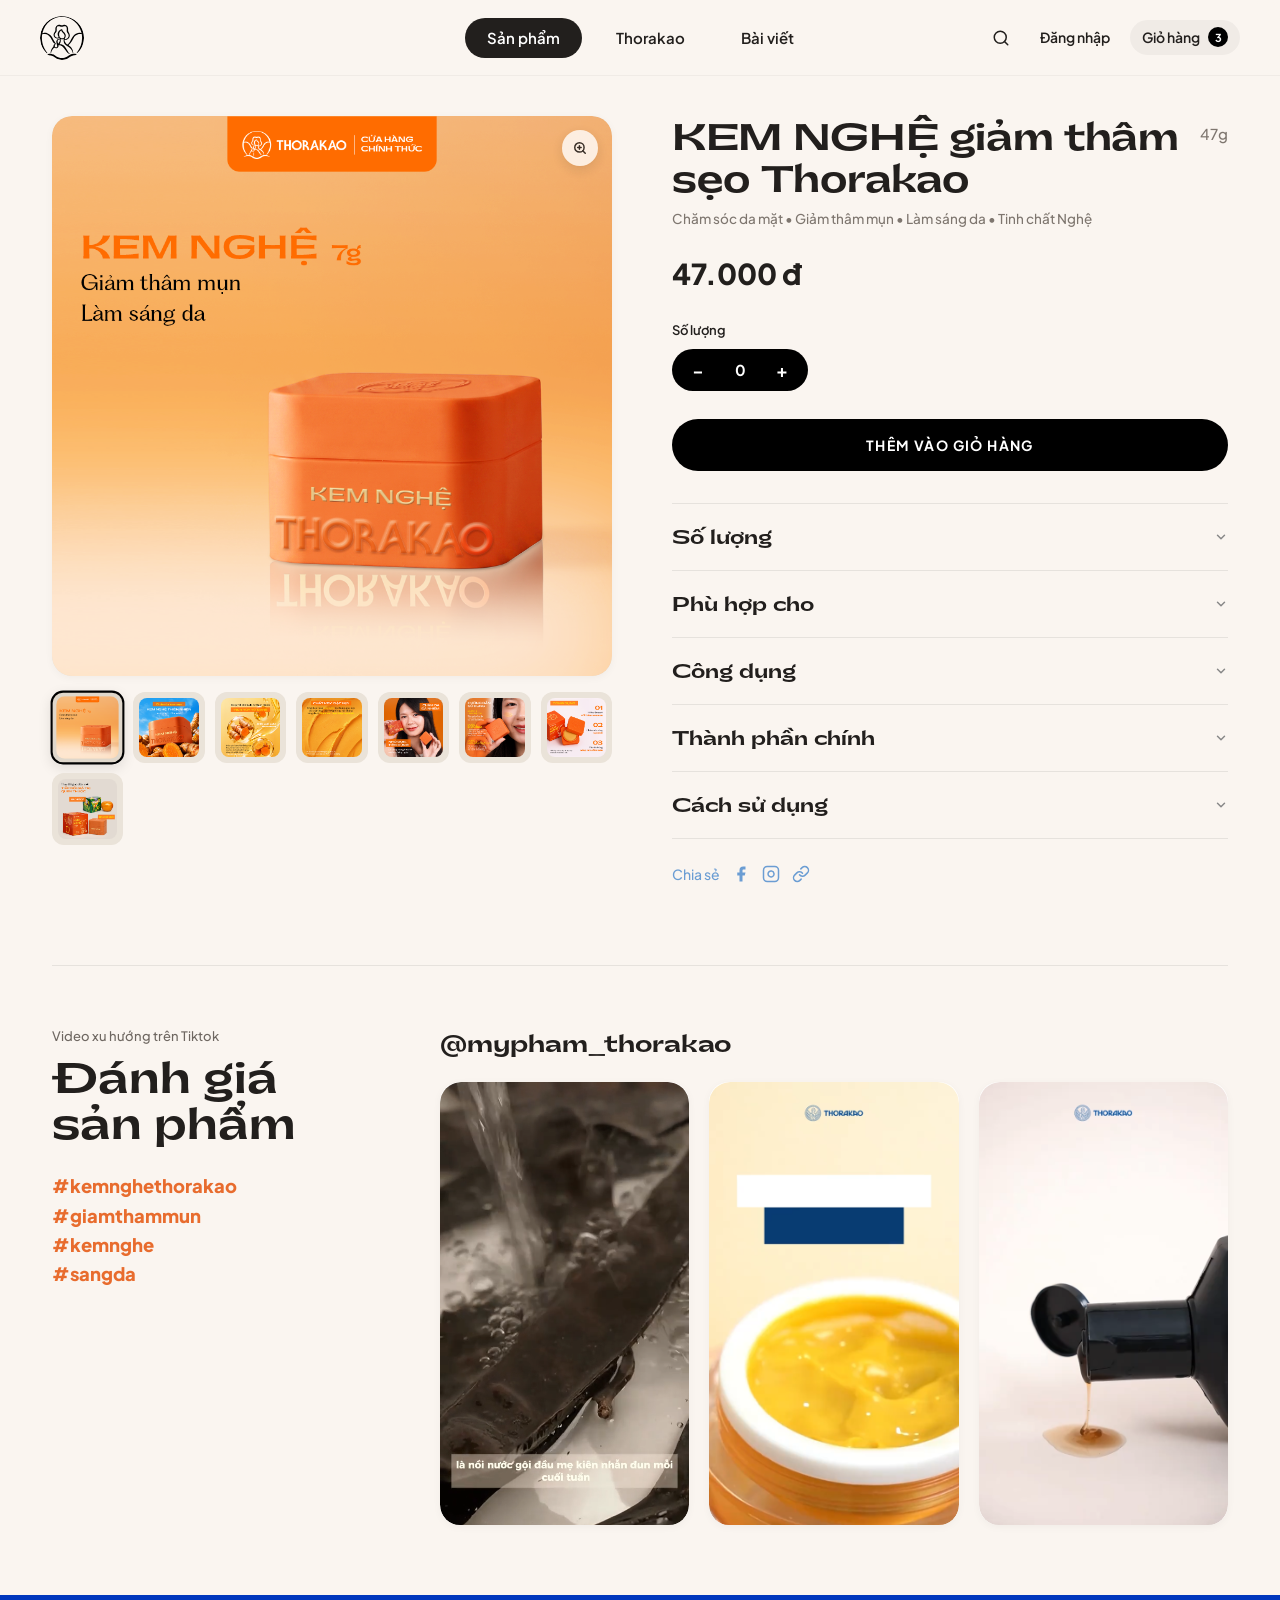
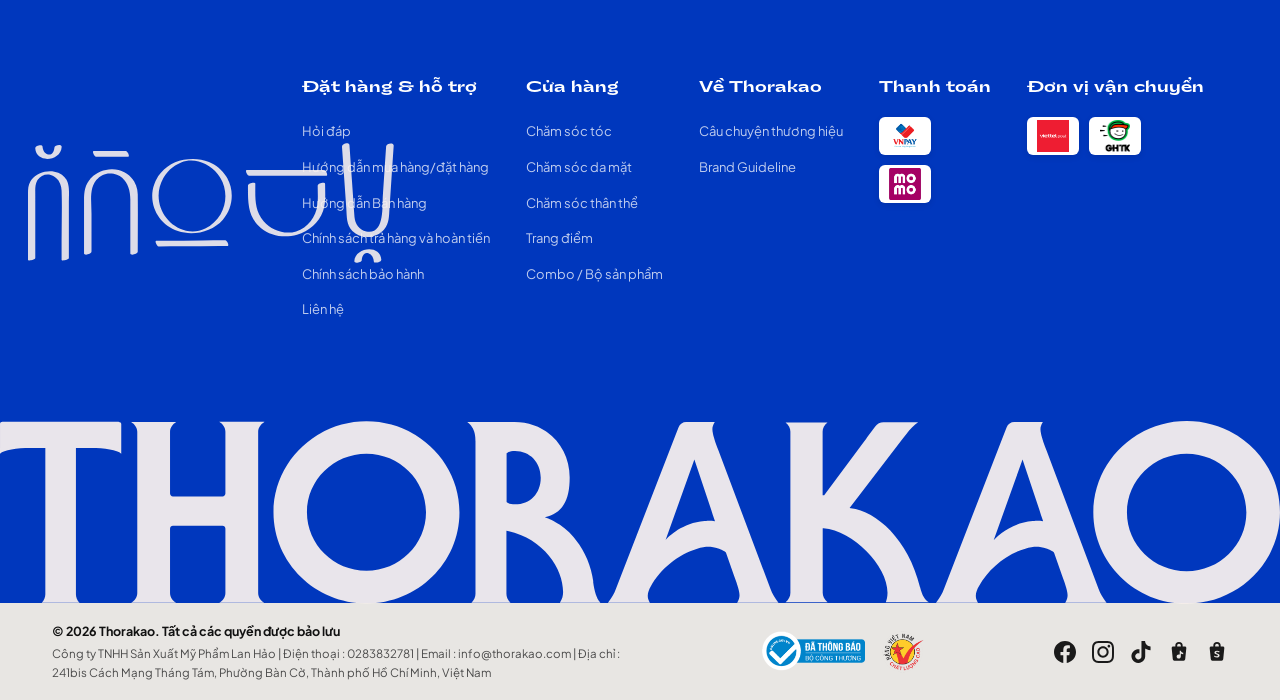
==== commit 8af609dc: "Update products, images and styling" ====
--- a/product.html
+++ b/product.html
@@ -1,12 +1,15 @@
 <!DOCTYPE html>
 <html lang="vi">
+
 <head>
   <meta charset="UTF-8">
   <meta name="viewport" content="width=device-width, initial-scale=1.0">
-  <meta name="description" content="KEM NGHỆ giảm thâm sẹo Thorakao - Chăm sóc da mặt tự nhiên từ tinh chất nghệ nguyên chất từ năm 1961">
+  <meta name="description"
+    content="KEM NGHỆ giảm thâm sẹo Thorakao - Chăm sóc da mặt tự nhiên từ tinh chất nghệ nguyên chất từ năm 1961">
   <title>KEM NGHỆ giảm thâm sẹo - Thorakao</title>
   <link rel="stylesheet" href="css/style.css">
 </head>
+
 <body>
 
   <!-- ========== HEADER ========== -->
@@ -26,9 +29,10 @@
 
       <div class="header-actions">
         <button class="search-btn" aria-label="Tìm kiếm" id="searchBtn">
-          <svg width="18" height="18" viewBox="0 0 24 24" fill="none" stroke="currentColor" stroke-width="2" stroke-linecap="round" stroke-linejoin="round">
-            <circle cx="11" cy="11" r="8"/>
-            <path d="M21 21l-4.35-4.35"/>
+          <svg width="18" height="18" viewBox="0 0 24 24" fill="none" stroke="currentColor" stroke-width="2"
+            stroke-linecap="round" stroke-linejoin="round">
+            <circle cx="11" cy="11" r="8" />
+            <path d="M21 21l-4.35-4.35" />
           </svg>
         </button>
         <a href="#" class="login-text" id="loginLink">Đăng nhập</a>
@@ -54,27 +58,43 @@
         <!-- === Left: Gallery === -->
         <div class="product-gallery-container">
           <div class="product-main-view" id="mainImageView">
-            <img src="images/Rectangle_4.png" alt="Kem Nghệ Thorakao" id="mainProductImg">
-          </div>
-          
+            <div class="zoom-hint-badge">
+              <svg width="14" height="14" viewBox="0 0 24 24" fill="none" stroke="currentColor" stroke-width="2.5"
+                stroke-linecap="round" stroke-linejoin="round">
+                <circle cx="11" cy="11" r="8" />
+                <line x1="21" y1="21" x2="16.65" y2="16.65" />
+                <line x1="11" y1="8" x2="11" y2="14" />
+                <line x1="8" y1="11" x2="14" y2="11" />
+              </svg>
+
+            </div>
+            <img src="images/products/kem-nghe/artboard_1.png" alt="Kem Nghệ Thorakao" id="mainProductImg">
+          </div>
+
           <div class="product-thumbs-grid" id="thumbnails">
-            <div class="thumb-item active" data-src="images/Rectangle_4.png">
-              <img src="images/Rectangle_4.png" alt="Hộp Kem Nghệ Thorakao">
-            </div>
-            <div class="thumb-item" data-src="images/Rectangle_17.png">
-              <img src="images/Rectangle_17.png" alt="Kem Nghệ Nền Trời">
-            </div>
-            <div class="thumb-item" data-src="images/ChatGPT_Image_Jul_15__2026__03_24_37_AM_1.png">
-              <img src="images/ChatGPT_Image_Jul_15__2026__03_24_37_AM_1.png" alt="Infographic Kem Nghệ">
-            </div>
-            <div class="thumb-item" data-src="images/ChatGPT_Image_Jul_15__2026__03_21_18_AM_1.png">
-              <img src="images/ChatGPT_Image_Jul_15__2026__03_21_18_AM_1.png" alt="Củ Nghệ Tươi">
-            </div>
-            <div class="thumb-item" data-src="images/Rectangle_25.svg">
-              <img src="images/Rectangle_25.svg" alt="Texture Chất Kem">
-            </div>
-            <div class="thumb-item" data-src="images/Woman_applying_cream_on_cheek_202607111609_1.png">
-              <img src="images/Woman_applying_cream_on_cheek_202607111609_1.png" alt="Mẫu Nữ Kem Nghệ">
+            <div class="thumb-item active" data-src="images/products/kem-nghe/artboard_1.png">
+              <img src="images/products/kem-nghe/artboard_1.png" alt="Kem Nghệ Thorakao 1">
+            </div>
+            <div class="thumb-item" data-src="images/products/kem-nghe/artboard_2.png">
+              <img src="images/products/kem-nghe/artboard_2.png" alt="Kem Nghệ Thorakao 2">
+            </div>
+            <div class="thumb-item" data-src="images/products/kem-nghe/artboard_3.png">
+              <img src="images/products/kem-nghe/artboard_3.png" alt="Kem Nghệ Thorakao 3">
+            </div>
+            <div class="thumb-item" data-src="images/products/kem-nghe/artboard_4.png">
+              <img src="images/products/kem-nghe/artboard_4.png" alt="Kem Nghệ Thorakao 4">
+            </div>
+            <div class="thumb-item" data-src="images/products/kem-nghe/artboard_5.png">
+              <img src="images/products/kem-nghe/artboard_5.png" alt="Kem Nghệ Thorakao 5">
+            </div>
+            <div class="thumb-item" data-src="images/products/kem-nghe/artboard_6.png">
+              <img src="images/products/kem-nghe/artboard_6.png" alt="Kem Nghệ Thorakao 6">
+            </div>
+            <div class="thumb-item" data-src="images/products/kem-nghe/artboard_7.png">
+              <img src="images/products/kem-nghe/artboard_7.png" alt="Kem Nghệ Thorakao 7">
+            </div>
+            <div class="thumb-item" data-src="images/products/kem-nghe/artboard_8.png">
+              <img src="images/products/kem-nghe/artboard_8.png" alt="Kem Nghệ Thorakao 8">
             </div>
           </div>
         </div>
@@ -109,12 +129,15 @@
 
           <!-- Accordion Specs -->
           <div class="product-accordion-group" id="accordionGroup">
-            
+
             <div class="accordion-panel">
               <button type="button" class="accordion-toggle" aria-expanded="false">
                 <span>Số lượng</span>
                 <span class="acc-chevron">
-                  <svg width="14" height="14" viewBox="0 0 24 24" fill="none" stroke="currentColor" stroke-width="2.5" stroke-linecap="round" stroke-linejoin="round"><polyline points="6 9 12 15 18 9"/></svg>
+                  <svg width="14" height="14" viewBox="0 0 24 24" fill="none" stroke="currentColor" stroke-width="2.5"
+                    stroke-linecap="round" stroke-linejoin="round">
+                    <polyline points="6 9 12 15 18 9" />
+                  </svg>
                 </span>
               </button>
               <div class="accordion-drawer">
@@ -128,7 +151,10 @@
               <button type="button" class="accordion-toggle" aria-expanded="false">
                 <span>Phù hợp cho</span>
                 <span class="acc-chevron">
-                  <svg width="14" height="14" viewBox="0 0 24 24" fill="none" stroke="currentColor" stroke-width="2.5" stroke-linecap="round" stroke-linejoin="round"><polyline points="6 9 12 15 18 9"/></svg>
+                  <svg width="14" height="14" viewBox="0 0 24 24" fill="none" stroke="currentColor" stroke-width="2.5"
+                    stroke-linecap="round" stroke-linejoin="round">
+                    <polyline points="6 9 12 15 18 9" />
+                  </svg>
                 </span>
               </button>
               <div class="accordion-drawer">
@@ -143,7 +169,10 @@
               <button type="button" class="accordion-toggle" aria-expanded="false">
                 <span>Công dụng</span>
                 <span class="acc-chevron">
-                  <svg width="14" height="14" viewBox="0 0 24 24" fill="none" stroke="currentColor" stroke-width="2.5" stroke-linecap="round" stroke-linejoin="round"><polyline points="6 9 12 15 18 9"/></svg>
+                  <svg width="14" height="14" viewBox="0 0 24 24" fill="none" stroke="currentColor" stroke-width="2.5"
+                    stroke-linecap="round" stroke-linejoin="round">
+                    <polyline points="6 9 12 15 18 9" />
+                  </svg>
                 </span>
               </button>
               <div class="accordion-drawer">
@@ -159,12 +188,16 @@
               <button type="button" class="accordion-toggle" aria-expanded="false">
                 <span>Thành phần chính</span>
                 <span class="acc-chevron">
-                  <svg width="14" height="14" viewBox="0 0 24 24" fill="none" stroke="currentColor" stroke-width="2.5" stroke-linecap="round" stroke-linejoin="round"><polyline points="6 9 12 15 18 9"/></svg>
+                  <svg width="14" height="14" viewBox="0 0 24 24" fill="none" stroke="currentColor" stroke-width="2.5"
+                    stroke-linecap="round" stroke-linejoin="round">
+                    <polyline points="6 9 12 15 18 9" />
+                  </svg>
                 </span>
               </button>
               <div class="accordion-drawer">
                 <div class="drawer-body">
-                  Tinh chiết củ nghệ tươi nguyên chất (Curcuma Longa Root Extract), Vitamin E (Tocopheryl Acetate), Sáp ong tự nhiên, Dầu khoáng y tế, Hương liệu thảo mộc lành tính.
+                  Tinh chiết củ nghệ tươi nguyên chất (Curcuma Longa Root Extract), Vitamin E (Tocopheryl Acetate), Sáp
+                  ong tự nhiên, Dầu khoáng y tế, Hương liệu thảo mộc lành tính.
                 </div>
               </div>
             </div>
@@ -173,12 +206,16 @@
               <button type="button" class="accordion-toggle" aria-expanded="false">
                 <span>Cách sử dụng</span>
                 <span class="acc-chevron">
-                  <svg width="14" height="14" viewBox="0 0 24 24" fill="none" stroke="currentColor" stroke-width="2.5" stroke-linecap="round" stroke-linejoin="round"><polyline points="6 9 12 15 18 9"/></svg>
+                  <svg width="14" height="14" viewBox="0 0 24 24" fill="none" stroke="currentColor" stroke-width="2.5"
+                    stroke-linecap="round" stroke-linejoin="round">
+                    <polyline points="6 9 12 15 18 9" />
+                  </svg>
                 </span>
               </button>
               <div class="accordion-drawer">
                 <div class="drawer-body">
-                  Rửa mặt sạch bằng nước ấm hoặc sữa rửa mặt nghệ Thorakao. Thoa một lớp mỏng kem nghệ lên vùng da có vết thâm hoặc toàn mặt. Sử dụng đều đặn mỗi tối trước khi đi ngủ.
+                  Rửa mặt sạch bằng nước ấm hoặc sữa rửa mặt nghệ Thorakao. Thoa một lớp mỏng kem nghệ lên vùng da có
+                  vết thâm hoặc toàn mặt. Sử dụng đều đặn mỗi tối trước khi đi ngủ.
                 </div>
               </div>
             </div>
@@ -188,16 +225,25 @@
           <!-- Share Links -->
           <div class="product-share-row">
             <span class="share-title">Chia sẻ</span>
-            <a href="https://www.facebook.com" target="_blank" rel="noopener noreferrer" class="share-icon-btn" aria-label="Chia sẻ lên Facebook">
-              <svg width="18" height="18" viewBox="0 0 24 24" fill="currentColor"><path d="M18 2h-3a5 5 0 00-5 5v3H7v4h3v8h4v-8h3l1-4h-4V7a1 1 0 011-1h3z"/></svg>
+            <a href="https://www.facebook.com" target="_blank" rel="noopener noreferrer" class="share-icon-btn"
+              aria-label="Chia sẻ lên Facebook">
+              <svg width="18" height="18" viewBox="0 0 24 24" fill="currentColor">
+                <path d="M18 2h-3a5 5 0 00-5 5v3H7v4h3v8h4v-8h3l1-4h-4V7a1 1 0 011-1h3z" />
+              </svg>
             </a>
-            <a href="https://www.instagram.com" target="_blank" rel="noopener noreferrer" class="share-icon-btn" aria-label="Chia sẻ lên Instagram">
-              <svg width="18" height="18" viewBox="0 0 24 24" fill="none" stroke="currentColor" stroke-width="2"><rect x="2" y="2" width="20" height="20" rx="5" ry="5"/><path d="M16 11.37A4 4 0 1112.63 8 4 4 0 0116 11.37z"/><line x1="17.5" y1="6.5" x2="17.51" y2="6.5"/></svg>
+            <a href="https://www.instagram.com" target="_blank" rel="noopener noreferrer" class="share-icon-btn"
+              aria-label="Chia sẻ lên Instagram">
+              <svg width="18" height="18" viewBox="0 0 24 24" fill="none" stroke="currentColor" stroke-width="2">
+                <rect x="2" y="2" width="20" height="20" rx="5" ry="5" />
+                <path d="M16 11.37A4 4 0 1112.63 8 4 4 0 0116 11.37z" />
+                <line x1="17.5" y1="6.5" x2="17.51" y2="6.5" />
+              </svg>
             </a>
             <a href="#" class="share-icon-btn" id="shareLink" aria-label="Sao chép liên kết">
-              <svg width="18" height="18" viewBox="0 0 24 24" fill="none" stroke="currentColor" stroke-width="2" stroke-linecap="round" stroke-linejoin="round">
-                <path d="M10 13a5 5 0 007.54.54l3-3a5 5 0 00-7.07-7.07l-1.72 1.71"/>
-                <path d="M14 11a5 5 0 00-7.54-.54l-3 3a5 5 0 007.07 7.07l1.71-1.71"/>
+              <svg width="18" height="18" viewBox="0 0 24 24" fill="none" stroke="currentColor" stroke-width="2"
+                stroke-linecap="round" stroke-linejoin="round">
+                <path d="M10 13a5 5 0 007.54.54l3-3a5 5 0 00-7.07-7.07l-1.72 1.71" />
+                <path d="M14 11a5 5 0 00-7.54-.54l-3 3a5 5 0 007.07 7.07l1.71-1.71" />
               </svg>
             </a>
           </div>
@@ -215,13 +261,14 @@
     <!-- ========== TIKTOK REVIEWS SECTION ========== -->
     <section class="tiktok-reviews-block" id="tiktokReviews">
       <div class="container tiktok-reviews-layout">
-        
+
         <!-- Left: Headings & Hashtags -->
         <div class="tiktok-info-left">
           <p class="tiktok-small-tag">Video xu hướng trên Tiktok</p>
           <h2 class="tiktok-title-heading">Đánh giá<br>sản phẩm</h2>
           <div class="tiktok-orange-hashtags">
-            <a href="https://www.tiktok.com/tag/kemnghethorakao" target="_blank" rel="noopener noreferrer">#kemnghethorakao</a>
+            <a href="https://www.tiktok.com/tag/kemnghethorakao" target="_blank"
+              rel="noopener noreferrer">#kemnghethorakao</a>
             <a href="https://www.tiktok.com/tag/giamthammun" target="_blank" rel="noopener noreferrer">#giamthammun</a>
             <a href="https://www.tiktok.com/tag/kemnghe" target="_blank" rel="noopener noreferrer">#kemnghe</a>
             <a href="https://www.tiktok.com/tag/sangda" target="_blank" rel="noopener noreferrer">#sangda</a>
@@ -248,27 +295,9 @@
     </section>
   </main>
 
-  <!-- ========== ROYAL BLUE FOOTER ========== -->
+  <!-- ========== 10. ROYAL BLUE MAIN FOOTER (Ảnh 1) ========== -->
   <footer class="footer-royal-blue" id="footer">
     <div class="container">
-      
-      <!-- Top Title & Email Bar -->
-      <div class="footer-headline-box">
-        <h2 class="footer-top-heading">TRAO TRUYỀN</h2>
-        
-        <div class="footer-email-center-pill">
-          <input type="email" placeholder="Nhập địa chỉ email" id="footerEmailInput" aria-label="Email nhận tin">
-          <button type="button" class="btn-email-arrow" aria-label="Gửi email">
-            <svg width="20" height="20" viewBox="0 0 24 24" fill="none" stroke="currentColor" stroke-width="2.5" stroke-linecap="round" stroke-linejoin="round">
-              <polyline points="9 18 15 12 9 6"/>
-            </svg>
-          </button>
-        </div>
-
-        <h2 class="footer-top-heading">VẺ ĐẸP VIỆT</h2>
-        <p class="footer-email-subtext">Đăng ký để nhận thông tin khuyến mãi sớm nhất từ Thorakao</p>
-      </div>
-
       <!-- Main Columns Grid -->
       <div class="footer-columns-wrapper">
         <!-- Left Symbol Column -->
@@ -343,43 +372,192 @@
           </div>
         </div>
       </div>
-
-      <!-- Giant Brand Typography Logo -->
-      <div class="footer-giant-logo-container">
-        <img src="images/Frame_168.svg" alt="THORAKAO" class="giant-brand-vector">
-      </div>
-
-      <!-- Bottom Bar -->
-      <div class="footer-bottom-info-bar">
+    </div>
+
+    <!-- Giant Brand Typography Logo (Full-Bleed 100% Width) -->
+    <div class="footer-giant-logo-container">
+      <img src="images/Frame_168.svg" alt="THORAKAO" class="giant-brand-vector">
+    </div>
+
+    <!-- Bottom Bar (Full-Bleed Light Grey Background, Centered Container) -->
+    <div class="footer-bottom-info-bar">
+      <div class="container footer-bottom-container">
         <div class="footer-legal-text">
           <p class="copyright-year">© 2026 Thorakao. Tất cả các quyền được bảo lưu</p>
-          <p class="company-address">Công ty TNHH Sản Xuất Mỹ Phẩm Lan Hảo | Điện thoại : 0283832781 | Email : info@thorakao.com | Địa chỉ : 241bis Cách Mạng Tháng Tám, Phường Bàn Cờ, Thành phố Hồ Chí Minh, Việt Nam</p>
+          <p class="company-address">Công ty TNHH Sản Xuất Mỹ Phẩm Lan Hảo | Điện thoại : 0283832781 | Email :
+            info@thorakao.com | Địa chỉ : 241bis Cách Mạng Tháng Tám, Phường Bàn Cờ, Thành phố Hồ Chí Minh, Việt Nam</p>
         </div>
 
         <div class="footer-gov-certifications">
-          <img src="images/website-thong-bao-voi-bo-cong-thuong_1.png" alt="Đã Thông Báo Bộ Công Thương" class="bct-badge-img">
-          <img src="images/logo-hang-viet-nam-chat-luong-cao-vector-15-480x480_1.png" alt="Hàng Việt Nam Chất Lượng Cao" class="hvnclc-badge-img">
+          <img src="images/website-thong-bao-voi-bo-cong-thuong_1.png" alt="Đã Thông Báo Bộ Công Thương"
+            class="bct-badge-img">
+          <img src="images/logo-hang-viet-nam-chat-luong-cao-vector-15-480x480_1.png" alt="Hàng Việt Nam Chất Lượng Cao"
+            class="hvnclc-badge-img">
         </div>
 
         <div class="footer-social-media-icons">
-          <a href="https://www.facebook.com" target="_blank" rel="noopener noreferrer" aria-label="Facebook">
-            <svg width="20" height="20" viewBox="0 0 24 24" fill="currentColor"><path d="M18 2h-3a5 5 0 00-5 5v3H7v4h3v8h4v-8h3l1-4h-4V7a1 1 0 011-1h3z"/></svg>
+          <!-- 1. Facebook -->
+          <a href="https://www.facebook.com" target="_blank" rel="noopener noreferrer"
+            class="social-icon-link social-fb" aria-label="Facebook">
+            <svg width="22" height="22" viewBox="0 0 24 24" fill="currentColor">
+              <path
+                d="M24 12.073c0-6.627-5.373-12-12-12s-12 5.373-12 12c0 5.99 4.388 10.954 10.125 11.854v-8.385H7.078v-3.47h3.047V9.43c0-3.007 1.792-4.669 4.533-4.669 1.312 0 2.686.235 2.686.235v2.953H15.83c-1.491 0-1.956.925-1.956 1.874v2.25h3.328l-.532 3.47h-2.796v8.385C19.612 23.027 24 18.062 24 12.073z" />
+            </svg>
           </a>
-          <a href="https://www.instagram.com" target="_blank" rel="noopener noreferrer" aria-label="Instagram">
-            <svg width="20" height="20" viewBox="0 0 24 24" fill="none" stroke="currentColor" stroke-width="2"><rect x="2" y="2" width="20" height="20" rx="5" ry="5"/><path d="M16 11.37A4 4 0 1112.63 8 4 4 0 0116 11.37z"/><line x1="17.5" y1="6.5" x2="17.51" y2="6.5"/></svg>
+
+          <!-- 2. Instagram -->
+          <a href="https://www.instagram.com" target="_blank" rel="noopener noreferrer"
+            class="social-icon-link social-ig" aria-label="Instagram">
+            <svg width="22" height="22" viewBox="0 0 24 24" fill="currentColor">
+              <path
+                d="M12 2.163c3.204 0 3.584.012 4.85.07 3.252.148 4.771 1.691 4.919 4.919.058 1.265.069 1.645.069 4.849 0 3.205-.012 3.584-.069 4.849-.149 3.225-1.664 4.771-4.919 4.919-1.266.058-1.644.07-4.85.07-3.204 0-3.584-.012-4.849-.07-3.26-.149-4.771-1.699-4.919-4.92-.058-1.265-.07-1.644-.07-4.849 0-3.204.013-3.583.07-4.849.149-3.227 1.664-4.771 4.919-4.919 1.266-.057 1.645-.069 4.849-.069zm0-2.163c-3.259 0-3.667.014-4.947.072-4.358.2-6.78 2.618-6.98 6.98-.059 1.281-.073 1.689-.073 4.948 0 3.259.014 3.668.072 4.948.2 4.358 2.618 6.78 6.98 6.98 1.281.058 1.689.072 4.948.072 3.259 0 3.668-.014 4.948-.072 4.354-.2 6.782-2.618 6.979-6.98.059-1.28.073-1.689.073-4.948 0-3.259-.014-3.667-.072-4.947-.196-4.354-2.617-6.78-6.979-6.98-1.281-.059-1.69-.073-4.949-.073zm0 5.838c-3.403 0-6.162 2.759-6.162 6.162s2.759 6.163 6.162 6.163 6.162-2.759 6.162-6.163c0-3.403-2.759-6.162-6.162-6.162zm0 10.162c-2.209 0-4-1.79-4-4 0-2.209 1.791-4 4-4s4 1.791 4 4c0 2.21-1.791 4-4 4zm6.406-11.845c-.796 0-1.441.645-1.441 1.44s.645 1.44 1.441 1.44c.795 0 1.439-.645 1.439-1.44s-.644-1.44-1.439-1.44z" />
+            </svg>
           </a>
-          <a href="https://www.tiktok.com" target="_blank" rel="noopener noreferrer" aria-label="TikTok">
-            <svg width="20" height="20" viewBox="0 0 24 24" fill="currentColor"><path d="M19.59 6.69a4.83 4.83 0 0 1-3.77-4.25V2h-3.45v13.67a2.89 2.89 0 0 1-5.2 1.74 2.89 2.89 0 0 1 2.31-4.64c.298 0 .593.045.876.134V9.38a6.34 6.34 0 0 0-.876-.06 6.34 6.34 0 0 0-6.34 6.34 6.34 6.34 0 0 0 6.34 6.34 6.34 6.34 0 0 0 6.34-6.34V9.08a8.28 8.28 0 0 0 5.23 1.83v-3.46a4.85 4.85 0 0 1-1.46-.76z"/></svg>
+
+          <!-- 3. TikTok -->
+          <a href="https://www.tiktok.com" target="_blank" rel="noopener noreferrer"
+            class="social-icon-link social-tiktok" aria-label="TikTok">
+            <svg width="22" height="22" viewBox="0 0 24 24" fill="currentColor">
+              <path
+                d="M12.525.02c1.31-.02 2.61-.01 3.91-.02.08 1.53.63 3.09 1.75 4.17 1.12 1.11 2.7 1.62 4.24 1.79v4.03c-1.44-.05-2.89-.35-4.2-.97-.57-.26-1.1-.59-1.62-.93-.01 2.92.01 5.84-.02 8.75-.08 1.4-.54 2.79-1.35 3.94-1.31 1.92-3.58 3.17-5.91 3.21-1.43.08-2.86-.31-4.08-1.03-2.02-1.19-3.44-3.37-3.65-5.71-.02-.5-.03-1-.01-1.49.18-1.9 1.12-3.72 2.58-4.96 1.66-1.44 3.98-2.13 6.15-1.72.02 1.48-.04 2.96-.04 4.44-.99-.32-2.15-.23-3.02.37-.63.41-1.11 1.04-1.36 1.75-.21.51-.24 1.07-.14 1.61.24 1.64 1.82 3.02 3.5 2.87 1.12-.01 2.19-.66 2.77-1.61.19-.33.4-.67.41-1.06.1-1.79.06-3.57.07-5.36.01-4.03-.01-8.05.02-12.07z" />
+            </svg>
           </a>
-          <a href="https://shopee.vn" target="_blank" rel="noopener noreferrer" aria-label="Shopee">
-            <svg width="20" height="20" viewBox="0 0 24 24" fill="none" stroke="currentColor" stroke-width="2"><path d="M6 2L3 6v14a2 2 0 0 0 2 2h14a2 2 0 0 0 2-2V6l-3-4z"/><line x1="3" y1="6" x2="21" y2="6"/><path d="M16 10a4 4 0 0 1-8 0"/></svg>
+
+          <!-- 4. TikTok Shop -->
+          <a href="https://www.tiktok.com" target="_blank" rel="noopener noreferrer"
+            class="social-icon-link social-tiktok-shop" aria-label="TikTok Shop">
+            <svg width="22" height="22" viewBox="0 0 24 24" fill="currentColor">
+              <path fill-rule="evenodd" clip-rule="evenodd"
+                d="M8 6V5a4 4 0 0 1 8 0v1h2.5A1.5 1.5 0 0 1 20 7.5l-1.2 12.2c-.1.9-.8 1.8-1.8 1.8H7c-1 0-1.7-.9-1.8-1.8L4 7.5A1.5 1.5 0 0 1 5.5 6H8zm2-1a2 2 0 1 1 4 0v1h-4V5zm2.8 6.2v3.6c-.3-.1-.7-.2-1.1-.2-1.3 0-2.3 1-2.3 2.3s1 2.3 2.3 2.3 2.3-1 2.3-2.3v-3.2c.8.5 1.7.8 2.6.8v-1.6c-.8 0-1.6-.4-2.1-1.1-.2-.3-.4-.7-.5-1.1h-1.2z" />
+            </svg>
           </a>
-        </div>
-      </div>
-
+
+          <!-- 5. Shopee -->
+          <a href="https://shopee.vn" target="_blank" rel="noopener noreferrer" class="social-icon-link social-shopee"
+            aria-label="Shopee">
+            <svg width="22" height="22" viewBox="0 0 24 24" fill="currentColor">
+              <path fill-rule="evenodd" clip-rule="evenodd"
+                d="M8 6V5a4 4 0 0 1 8 0v1h2.5A1.5 1.5 0 0 1 20 7.5l-1.2 12.2c-.1.9-.8 1.8-1.8 1.8H7c-1 0-1.7-.9-1.8-1.8L4 7.5A1.5 1.5 0 0 1 5.5 6H8zm2-1a2 2 0 1 1 4 0v1h-4V5zm2 5.5c-1.8 0-2.8.9-2.8 2.1 0 2.2 3.8 1.8 3.8 3.3 0 .5-.5.8-1.2.8-.9 0-1.8-.4-2.4-1l-.7 1.2c.8.8 2 1.2 3.1 1.2 1.9 0 3-.9 3-2.3 0-2.4-3.8-2-3.8-3.3 0-.4.4-.7 1.1-.7.7 0 1.5.3 2.1.8l.7-1.1c-.8-.6-1.8-.9-2.9-.9z" />
+            </svg>
+          </a>
+        </div>
+      </div>
     </div>
   </footer>
 
+  <!-- ========== CART DRAWER (SLIDE-OVER MINI CART) ========== -->
+  <div class="cart-drawer-overlay" id="cartDrawerOverlay" aria-hidden="true">
+    <div class="cart-drawer-backdrop" id="cartDrawerBackdrop"></div>
+    <aside class="cart-drawer" id="cartDrawer" role="dialog" aria-label="Giỏ hàng Thorakao">
+      <!-- Drawer Header -->
+      <div class="cart-drawer-header">
+        <div class="cart-drawer-title-wrap">
+          <h3 class="cart-drawer-title">GIỎ HÀNG</h3>
+          <span class="cart-drawer-badge" id="drawerCartBadge">0</span>
+        </div>
+        <button type="button" class="cart-drawer-close-btn" id="closeCartDrawer" aria-label="Đóng giỏ hàng">
+          <svg width="20" height="20" viewBox="0 0 24 24" fill="none" stroke="currentColor" stroke-width="2"
+            stroke-linecap="round" stroke-linejoin="round">
+            <line x1="18" y1="6" x2="6" y2="18" />
+            <line x1="6" y1="6" x2="18" y2="18" />
+          </svg>
+        </button>
+      </div>
+
+      <!-- Free Shipping Goal Tracker -->
+      <div class="cart-freeship-tracker">
+        <div class="freeship-text-row">
+          <span class="freeship-icon">🚚</span>
+          <p class="freeship-text" id="freeshipMessage">Mua thêm <strong>120.000₫</strong> để được
+            <strong>Freeship</strong>
+          </p>
+        </div>
+        <div class="freeship-progress-bar">
+          <div class="freeship-progress-fill" id="freeshipProgressFill" style="width: 50%;"></div>
+        </div>
+      </div>
+
+      <!-- Drawer Body: List of Items -->
+      <div class="cart-drawer-body" id="cartDrawerBody">
+        <div class="cart-items-list" id="cartItemsList">
+          <!-- Dynamically rendered by JS -->
+        </div>
+
+        <!-- Upsell Recommended Item -->
+        <div class="cart-upsell-box" id="cartUpsellBox">
+          <div class="upsell-header">
+            <span class="upsell-sparkle">✨</span>
+            <span class="upsell-label">Gợi ý mua kèm ưu đãi</span>
+          </div>
+          <div class="upsell-card">
+            <div class="upsell-img-wrap">
+              <img src="images/Rectangle_4_2.png" alt="Kem thoa tay Bơ Hạt Mỡ">
+            </div>
+            <div class="upsell-info">
+              <h4 class="upsell-title">Kem thoa tay Bơ Hạt Mỡ 80ml</h4>
+              <span class="upsell-price">35.000₫</span>
+            </div>
+            <button type="button" class="btn-upsell-add" id="btnUpsellAdd" aria-label="Thêm vào giỏ">
+              + Thêm
+            </button>
+          </div>
+        </div>
+      </div>
+
+      <!-- Drawer Footer -->
+      <div class="cart-drawer-footer" id="cartDrawerFooter">
+        <!-- Voucher Input -->
+        <div class="cart-voucher-row">
+          <div class="cart-voucher-input-wrap">
+            <svg width="16" height="16" viewBox="0 0 24 24" fill="none" stroke="currentColor" stroke-width="2">
+              <path d="M20.59 13.41l-7.17 7.17a2 2 0 0 1-2.83 0L2 12V2h10l8.59 8.59a2 2 0 0 1 0 2.82z" />
+              <line x1="7" y1="7" x2="7.01" y2="7" />
+            </svg>
+            <input type="text" placeholder="Mã giảm giá (VD: THORAKAO10)" id="voucherCodeInput"
+              aria-label="Mã giảm giá">
+          </div>
+          <button type="button" class="btn-voucher-apply" id="btnApplyVoucher">Áp dụng</button>
+        </div>
+
+        <!-- Calculation Summary -->
+        <div class="cart-summary-breakdown">
+          <div class="summary-row">
+            <span>Tạm tính</span>
+            <span class="summary-val" id="cartSubtotal">0₫</span>
+          </div>
+          <div class="summary-row discount-row" id="cartDiscountRow" style="display: none;">
+            <span>Giảm giá (<span id="discountPercentLabel">10%</span>)</span>
+            <span class="summary-val discount-val" id="cartDiscount">-0₫</span>
+          </div>
+          <div class="summary-row">
+            <span>Phí vận chuyển</span>
+            <span class="summary-val" id="cartShipping">25.000₫</span>
+          </div>
+          <div class="summary-row total-row">
+            <span>Tổng thanh toán</span>
+            <span class="summary-val total-val" id="cartGrandTotal">0₫</span>
+          </div>
+        </div>
+
+        <!-- Checkout Actions -->
+        <button type="button" class="btn-drawer-checkout" id="btnDrawerCheckout">
+          <span>TIẾN HÀNH THANH TOÁN</span>
+          <svg width="18" height="18" viewBox="0 0 24 24" fill="none" stroke="currentColor" stroke-width="2.5"
+            stroke-linecap="round" stroke-linejoin="round">
+            <polyline points="9 18 15 12 9 6" />
+          </svg>
+        </button>
+
+        <div class="cart-trust-badges">
+          <span>✓ Chính hãng 100%</span>
+          <span>✓ Đổi trả 7 ngày</span>
+          <span>✓ Giao nhanh 2h</span>
+        </div>
+      </div>
+    </aside>
+  </div>
+
   <script src="js/main.js"></script>
 </body>
-</html>
+
+</html>
--- a/css/style.css
+++ b/css/style.css
@@ -169,32 +169,53 @@
 }
 
 .header-container {
-  display: flex;
-  align-items: center;
-  justify-content: space-between;
-  width: 100%;
+  display: grid;
+  grid-template-columns: 1fr auto 1fr;
+  align-items: center;
+  width: 100%;
+  max-width: 100% !important;
+  padding: 0 40px;
 }
 
 .header-logo {
+  justify-self: start;
   width: 48px;
   height: 48px;
   border-radius: 50%;
   overflow: hidden;
   flex-shrink: 0;
-}
-
-.logo-placeholder {
+  display: flex;
+  align-items: center;
+}
+
+.logo-placeholder,
+.logo-circle {
+  width: 44px;
+  height: 44px;
   border-radius: 50%;
-  border-width: 1px;
-}
-
-.header-nav {
+  overflow: hidden;
+  display: flex;
+  align-items: center;
+  justify-content: center;
+}
+
+.logo-circle img {
+  width: 100%;
+  height: 100%;
+  object-fit: contain;
+}
+
+.header-nav,
+.header-nav-pill {
+  justify-self: center;
   display: flex;
   align-items: center;
   gap: 8px;
 }
 
-.header-nav a {
+.header-nav a,
+.header-nav-pill a,
+.nav-pill-item {
   padding: 8px 22px;
   font-size: 15px;
   font-weight: 600;
@@ -203,18 +224,24 @@
   transition: var(--transition);
 }
 
-.header-nav a:hover {
+.header-nav a:hover,
+.header-nav-pill a:hover,
+.nav-pill-item:hover {
   background: rgba(0, 0, 0, 0.05);
 }
 
-.header-nav a.active {
+.header-nav a.active,
+.header-nav-pill a.active,
+.nav-pill-item.active {
   background: var(--text-dark);
   color: var(--white);
 }
 
 .header-actions {
-  display: flex;
-  align-items: center;
+  justify-self: end;
+  display: flex;
+  align-items: center;
+  justify-content: flex-end;
   gap: 20px;
 }
 
@@ -242,7 +269,8 @@
   color: var(--accent-orange);
 }
 
-.cart-link {
+.cart-link,
+.cart-pill-link {
   display: flex;
   align-items: center;
   gap: 8px;
@@ -252,13 +280,16 @@
   padding: 6px 12px;
   border-radius: var(--radius-pill);
   background: rgba(0, 0, 0, 0.04);
-}
-
-.cart-link:hover {
+  transition: var(--transition);
+}
+
+.cart-link:hover,
+.cart-pill-link:hover {
   background: rgba(0, 0, 0, 0.08);
 }
 
-.cart-count {
+.cart-count,
+.cart-pill-count {
   background: var(--text-dark);
   color: var(--white);
   min-width: 20px;
@@ -580,43 +611,58 @@
    3. NGUYÊN LIỆU THIÊN NHIÊN (5 Vertical Strips)
    ============================================= */
 .ingredients-section {
-  padding: 40px 0 60px;
+  padding: 0;
+  width: 100%;
+  overflow: hidden;
 }
 
 .ingredients-container {
-  max-width: 1360px;
-  margin: 0 auto;
-  padding: 0 24px;
+  max-width: 100%;
+  width: 100%;
+  margin: 0;
+  padding: 0;
 }
 
 .ingredients-grid {
   display: grid;
   grid-template-columns: repeat(5, 1fr);
-  gap: 12px;
+  gap: 0;
+  width: 100%;
 }
 
 .ingredient-card {
   position: relative;
-  height: 480px;
-  border-radius: var(--radius-md);
-  overflow: hidden;
-  box-shadow: var(--shadow-sm);
+  height: 580px;
+  border-radius: 0;
+  overflow: hidden;
+  box-shadow: none;
   cursor: pointer;
-  transition: var(--transition);
-}
-
-.ingredient-card:hover {
-  transform: translateY(-6px);
-  box-shadow: var(--shadow-lg);
-}
-
-.ing-placeholder {
+  display: block;
+}
+
+.ingredient-card .ing-placeholder {
+  border: none;
   border-radius: 0;
   min-height: 100%;
-  transition: transform 0.6s ease;
-}
-
-.ingredient-card:hover .ing-placeholder {
+  width: 100%;
+  height: 100%;
+  position: relative;
+  overflow: hidden;
+  background: #2a201b;
+}
+
+.ingredient-card .ing-placeholder img {
+  width: 100%;
+  height: 100%;
+  object-fit: cover;
+  position: absolute;
+  top: 0;
+  left: 0;
+  transition: transform 0.6s cubic-bezier(0.25, 1, 0.5, 1);
+  will-change: transform;
+}
+
+.ingredient-card:hover .ing-placeholder img {
   transform: scale(1.06);
 }
 
@@ -626,34 +672,52 @@
   left: 0;
   right: 0;
   bottom: 0;
-  padding: 24px 18px;
+  padding: 28px 24px 28px 20px;
   display: flex;
   flex-direction: column;
   justify-content: space-between;
-  background: linear-gradient(180deg, rgba(0, 0, 0, 0.4) 0%, transparent 40%, rgba(0, 0, 0, 0.65) 100%);
+  align-items: flex-start;
+  background: linear-gradient(180deg, rgba(0, 0, 0, 0.28) 0%, rgba(0, 0, 0, 0.02) 28%, rgba(0, 0, 0, 0) 50%, rgba(0, 0, 0, 0.35) 100%);
   z-index: 2;
+  pointer-events: none;
+  transition: background 0.4s ease;
+}
+
+.ingredient-card:hover .ing-overlay {
+  background: linear-gradient(180deg, rgba(0, 0, 0, 0.38) 0%, rgba(0, 0, 0, 0.08) 28%, rgba(0, 0, 0, 0.05) 50%, rgba(0, 0, 0, 0.45) 100%);
 }
 
 .ing-tag {
   align-self: flex-start;
-  font-size: 11px;
-  font-weight: 700;
+  font-family: var(--font-sans);
+  font-size: 13.5px;
+  font-weight: 500;
   color: var(--white);
-  background: rgba(0, 0, 0, 0.45);
-  padding: 4px 12px;
-  border-radius: var(--radius-pill);
-  text-transform: uppercase;
-  letter-spacing: 0.08em;
-  backdrop-filter: blur(4px);
+  background: transparent;
+  padding: 0;
+  border-radius: 0;
+  text-transform: none;
+  letter-spacing: 0.01em;
+  line-height: 1.3;
+  text-shadow: 0 1px 4px rgba(0, 0, 0, 0.6);
+  backdrop-filter: none;
 }
 
 .ing-name {
   color: var(--white);
-  font-family: var(--font-serif);
-  font-size: 1.5rem;
-  font-weight: 700;
-  letter-spacing: 0.1em;
-  line-height: 1.2;
+  font-family: var(--font-gatwick);
+  font-size: clamp(2rem, 2.5vw, 2.75rem);
+  font-weight: 600;
+  letter-spacing: 0.06em;
+  line-height: 1;
+  writing-mode: vertical-rl;
+  transform: rotate(180deg);
+  white-space: nowrap;
+  text-transform: uppercase;
+  text-shadow: 0 2px 10px rgba(0, 0, 0, 0.45);
+  margin: 0;
+  padding: 0;
+  align-self: flex-start;
 }
 
 /* =============================================
@@ -1179,22 +1243,68 @@
   display: flex;
   align-items: center;
   justify-content: center;
-  padding: 36px;
+  padding: 0;
   box-shadow: var(--shadow-sm);
   position: relative;
+  cursor: zoom-in;
+  user-select: none;
+}
+
+.product-main-view .zoom-hint-badge {
+  position: absolute;
+  top: 14px;
+  right: 14px;
+  width: 36px;
+  height: 36px;
+  background: rgba(255, 255, 255, 0.88);
+  backdrop-filter: blur(10px);
+  -webkit-backdrop-filter: blur(10px);
+  color: var(--text-dark);
+  border-radius: 50%;
+  display: flex;
+  align-items: center;
+  justify-content: center;
+  pointer-events: none;
+  opacity: 0.9;
+  transition: opacity 0.3s ease, transform 0.3s ease;
+  box-shadow: 0 4px 14px rgba(0, 0, 0, 0.12);
+  z-index: 5;
+}
+
+.product-main-view:hover .zoom-hint-badge {
+  opacity: 0;
+  transform: translateY(-4px);
 }
 
 .product-main-view img {
   width: 100%;
   height: 100%;
-  object-fit: contain;
-  transition: transform 0.3s ease;
+  object-fit: cover;
+  border-radius: inherit;
+  image-rendering: -webkit-optimize-contrast;
+  image-rendering: auto;
+  backface-visibility: hidden;
+  -webkit-backface-visibility: hidden;
+  transform: translateZ(0);
+  transition: opacity 0.35s cubic-bezier(0.16, 1, 0.3, 1), transform 0.35s cubic-bezier(0.16, 1, 0.3, 1);
+  will-change: transform, transform-origin, opacity;
+  transform-origin: center center;
+  pointer-events: none;
+}
+
+.product-main-view.is-zooming img {
+  transition: transform 0.06s ease-out, opacity 0.2s ease;
+}
+
+.product-main-view img.img-fading {
+  opacity: 0;
+  transform: scale(0.94) translateZ(0);
 }
 
 .product-thumbs-grid {
   display: grid;
-  grid-template-columns: repeat(6, 1fr);
-  gap: 12px;
+  grid-template-columns: repeat(auto-fill, minmax(62px, 1fr));
+  gap: 10px;
 }
 
 .thumb-item {
@@ -1203,12 +1313,13 @@
   border-radius: 12px;
   overflow: hidden;
   cursor: pointer;
-  border: 2px solid transparent;
+  border: 2.5px solid transparent;
   padding: 4px;
-  transition: var(--transition);
-  display: flex;
-  align-items: center;
-  justify-content: center;
+  transition: all 0.3s cubic-bezier(0.16, 1, 0.3, 1);
+  display: flex;
+  align-items: center;
+  justify-content: center;
+  position: relative;
 }
 
 .thumb-item img {
@@ -1216,14 +1327,22 @@
   height: 100%;
   object-fit: cover;
   border-radius: 8px;
+  transition: transform 0.3s ease;
 }
 
 .thumb-item.active {
   border-color: #000;
-}
-
-.thumb-item:hover {
-  transform: translateY(-2px);
+  background: #DFD7CB;
+  transform: scale(1.04);
+  box-shadow: 0 4px 12px rgba(0, 0, 0, 0.1);
+}
+
+.thumb-item.active img {
+  transform: scale(1.02);
+}
+
+.thumb-item:hover:not(.active) {
+  transform: translateY(-3px);
   border-color: var(--accent-orange);
 }
 
@@ -1970,7 +2089,7 @@
     font-size: 3.6rem;
   }
   .ingredients-grid {
-    grid-template-columns: repeat(3, 1fr);
+    grid-template-columns: repeat(5, 1fr);
   }
   .reels-grid {
     grid-template-columns: repeat(3, 1fr);
@@ -2073,7 +2192,22 @@
   }
 
   .ingredients-grid {
-    grid-template-columns: repeat(2, 1fr);
+    display: flex;
+    overflow-x: auto;
+    scroll-snap-type: x mandatory;
+    -webkit-overflow-scrolling: touch;
+    scrollbar-width: none;
+  }
+
+  .ingredients-grid::-webkit-scrollbar {
+    display: none;
+  }
+
+  .ingredient-card {
+    flex: 0 0 52vw;
+    min-width: 170px;
+    height: 440px;
+    scroll-snap-align: start;
   }
 
   .bestseller-layout {
@@ -2113,3 +2247,565 @@
     align-items: flex-start;
   }
 }
+
+/* =============================================
+   12. CART DRAWER (SLIDE-OVER MINI CART)
+   ============================================= */
+.cart-drawer-overlay {
+  position: fixed;
+  inset: 0;
+  z-index: 99999;
+  visibility: hidden;
+  opacity: 0;
+  transition: opacity 0.35s ease, visibility 0.35s ease;
+}
+
+.cart-drawer-overlay.active {
+  visibility: visible;
+  opacity: 1;
+}
+
+.cart-drawer-backdrop {
+  position: absolute;
+  inset: 0;
+  background: rgba(18, 15, 13, 0.48);
+  backdrop-filter: blur(6px);
+  -webkit-backdrop-filter: blur(6px);
+  cursor: pointer;
+}
+
+.cart-drawer {
+  position: absolute;
+  top: 0;
+  right: 0;
+  bottom: 0;
+  width: 100%;
+  max-width: 440px;
+  background: #FAF5F0;
+  display: flex;
+  flex-direction: column;
+  box-shadow: -12px 0 40px rgba(0, 0, 0, 0.18);
+  transform: translateX(100%);
+  transition: transform 0.38s cubic-bezier(0.16, 1, 0.3, 1);
+  overflow: hidden;
+}
+
+.cart-drawer-overlay.active .cart-drawer {
+  transform: translateX(0);
+}
+
+/* Header */
+.cart-drawer-header {
+  padding: 22px 24px 18px;
+  display: flex;
+  align-items: center;
+  justify-content: space-between;
+  border-bottom: 1px solid rgba(0, 0, 0, 0.06);
+  background: #FAF5F0;
+}
+
+.cart-drawer-title-wrap {
+  display: flex;
+  align-items: center;
+  gap: 10px;
+}
+
+.cart-drawer-title {
+  font-family: var(--font-gatwick), var(--font-display);
+  font-size: 1.25rem;
+  font-weight: 700;
+  letter-spacing: 0.04em;
+  color: var(--text-dark);
+}
+
+.cart-drawer-badge {
+  background: #0037BD;
+  color: var(--white);
+  font-size: 12px;
+  font-weight: 700;
+  min-width: 22px;
+  height: 22px;
+  padding: 0 6px;
+  border-radius: 999px;
+  display: inline-flex;
+  align-items: center;
+  justify-content: center;
+}
+
+.cart-drawer-close-btn {
+  width: 36px;
+  height: 36px;
+  border-radius: 50%;
+  background: rgba(0, 0, 0, 0.04);
+  color: var(--text-dark);
+  display: flex;
+  align-items: center;
+  justify-content: center;
+  transition: var(--transition);
+}
+
+.cart-drawer-close-btn:hover {
+  background: rgba(0, 0, 0, 0.1);
+  transform: rotate(90deg);
+}
+
+/* Free Shipping Goal Tracker */
+.cart-freeship-tracker {
+  background: #F4ECE1;
+  padding: 14px 24px;
+  border-bottom: 1px solid rgba(0, 0, 0, 0.06);
+}
+
+.freeship-text-row {
+  display: flex;
+  align-items: center;
+  gap: 8px;
+  margin-bottom: 8px;
+}
+
+.freeship-icon {
+  font-size: 16px;
+}
+
+.freeship-text {
+  font-size: 13px;
+  color: var(--text-dark);
+  line-height: 1.4;
+}
+
+.freeship-text strong {
+  color: #0037BD;
+  font-weight: 700;
+}
+
+.freeship-progress-bar {
+  width: 100%;
+  height: 6px;
+  background: rgba(0, 0, 0, 0.08);
+  border-radius: 999px;
+  overflow: hidden;
+}
+
+.freeship-progress-fill {
+  height: 100%;
+  background: linear-gradient(90deg, #E86C2E 0%, #0037BD 100%);
+  border-radius: 999px;
+  transition: width 0.4s cubic-bezier(0.25, 0.8, 0.25, 1);
+}
+
+/* Drawer Body */
+.cart-drawer-body {
+  flex: 1;
+  overflow-y: auto;
+  padding: 20px 24px;
+  display: flex;
+  flex-direction: column;
+  gap: 20px;
+}
+
+.cart-drawer-body::-webkit-scrollbar {
+  width: 5px;
+}
+
+.cart-drawer-body::-webkit-scrollbar-thumb {
+  background: rgba(0, 0, 0, 0.12);
+  border-radius: 4px;
+}
+
+/* Item List */
+.cart-items-list {
+  display: flex;
+  flex-direction: column;
+  gap: 16px;
+}
+
+.cart-item-card {
+  display: grid;
+  grid-template-columns: 76px 1fr auto;
+  gap: 14px;
+  align-items: center;
+  padding: 12px;
+  background: #FFFFFF;
+  border-radius: var(--radius-sm);
+  box-shadow: 0 2px 8px rgba(0, 0, 0, 0.03);
+  border: 1px solid rgba(0, 0, 0, 0.04);
+  transition: transform 0.2s ease, box-shadow 0.2s ease;
+}
+
+.cart-item-card:hover {
+  box-shadow: 0 4px 14px rgba(0, 0, 0, 0.06);
+}
+
+.cart-item-thumb {
+  width: 76px;
+  height: 76px;
+  border-radius: 6px;
+  overflow: hidden;
+  background: #F4ECE1;
+  display: flex;
+  align-items: center;
+  justify-content: center;
+  flex-shrink: 0;
+}
+
+.cart-item-thumb img {
+  width: 100%;
+  height: 100%;
+  object-fit: cover;
+}
+
+.cart-item-details {
+  display: flex;
+  flex-direction: column;
+  gap: 4px;
+  min-width: 0;
+}
+
+.cart-item-name {
+  font-size: 13.5px;
+  font-weight: 700;
+  color: var(--text-dark);
+  line-height: 1.35;
+  white-space: nowrap;
+  overflow: hidden;
+  text-overflow: ellipsis;
+}
+
+.cart-item-variant {
+  font-size: 12px;
+  color: var(--text-muted);
+}
+
+.cart-item-price-row {
+  display: flex;
+  align-items: center;
+  gap: 8px;
+  margin-top: 4px;
+}
+
+.cart-item-price {
+  font-size: 14px;
+  font-weight: 700;
+  color: #0037BD;
+}
+
+.cart-item-qty-wrap {
+  display: inline-flex;
+  align-items: center;
+  background: #F4ECE1;
+  border-radius: 999px;
+  padding: 2px 6px;
+  gap: 6px;
+}
+
+.cart-qty-btn {
+  width: 20px;
+  height: 20px;
+  display: inline-flex;
+  align-items: center;
+  justify-content: center;
+  font-size: 13px;
+  font-weight: 700;
+  color: var(--text-dark);
+  border-radius: 50%;
+  transition: background 0.2s ease;
+}
+
+.cart-qty-btn:hover {
+  background: rgba(0, 0, 0, 0.08);
+}
+
+.cart-qty-num {
+  font-size: 12.5px;
+  font-weight: 600;
+  min-width: 16px;
+  text-align: center;
+}
+
+.cart-item-remove-btn {
+  color: #9B938D;
+  padding: 6px;
+  border-radius: 50%;
+  display: flex;
+  align-items: center;
+  justify-content: center;
+  transition: var(--transition);
+}
+
+.cart-item-remove-btn:hover {
+  color: #E86C2E;
+  background: rgba(232, 108, 46, 0.1);
+}
+
+/* Empty State */
+.cart-empty-state {
+  text-align: center;
+  padding: 40px 10px;
+  display: flex;
+  flex-direction: column;
+  align-items: center;
+  gap: 12px;
+}
+
+.cart-empty-icon {
+  width: 64px;
+  height: 64px;
+  border-radius: 50%;
+  background: #EFE5D8;
+  display: flex;
+  align-items: center;
+  justify-content: center;
+  color: #8C7362;
+  font-size: 26px;
+  margin-bottom: 6px;
+}
+
+.cart-empty-title {
+  font-family: var(--font-gatwick), var(--font-display);
+  font-size: 1.2rem;
+  color: var(--text-dark);
+}
+
+.cart-empty-desc {
+  font-size: 13.5px;
+  color: var(--text-muted);
+  max-width: 260px;
+  line-height: 1.5;
+}
+
+.btn-empty-shop {
+  margin-top: 8px;
+  padding: 10px 24px;
+  background: #0037BD;
+  color: var(--white);
+  border-radius: var(--radius-pill);
+  font-size: 13.5px;
+  font-weight: 700;
+  transition: var(--transition);
+}
+
+.btn-empty-shop:hover {
+  background: #002888;
+  transform: translateY(-2px);
+}
+
+/* Upsell Box */
+.cart-upsell-box {
+  background: #FAF1E6;
+  border: 1px dashed #DCC8B3;
+  border-radius: var(--radius-sm);
+  padding: 14px;
+}
+
+.upsell-header {
+  display: flex;
+  align-items: center;
+  gap: 6px;
+  font-size: 12.5px;
+  font-weight: 700;
+  color: #7E654E;
+  margin-bottom: 10px;
+  text-transform: uppercase;
+  letter-spacing: 0.04em;
+}
+
+.upsell-card {
+  display: flex;
+  align-items: center;
+  gap: 12px;
+}
+
+.upsell-img-wrap {
+  width: 52px;
+  height: 52px;
+  border-radius: 6px;
+  overflow: hidden;
+  background: #F4ECE1;
+  flex-shrink: 0;
+}
+
+.upsell-img-wrap img {
+  width: 100%;
+  height: 100%;
+  object-fit: cover;
+}
+
+.upsell-info {
+  flex: 1;
+  min-width: 0;
+}
+
+.upsell-title {
+  font-size: 12.5px;
+  font-weight: 600;
+  color: var(--text-dark);
+  line-height: 1.3;
+  white-space: nowrap;
+  overflow: hidden;
+  text-overflow: ellipsis;
+}
+
+.upsell-price {
+  font-size: 13px;
+  font-weight: 700;
+  color: #E86C2E;
+}
+
+.btn-upsell-add {
+  padding: 6px 14px;
+  background: var(--white);
+  color: #0037BD;
+  border: 1.5px solid #0037BD;
+  border-radius: var(--radius-pill);
+  font-size: 12px;
+  font-weight: 700;
+  transition: var(--transition);
+  flex-shrink: 0;
+}
+
+.btn-upsell-add:hover {
+  background: #0037BD;
+  color: var(--white);
+}
+
+/* Footer */
+.cart-drawer-footer {
+  padding: 18px 24px 24px;
+  border-top: 1px solid rgba(0, 0, 0, 0.06);
+  background: #FAF5F0;
+  display: flex;
+  flex-direction: column;
+  gap: 14px;
+}
+
+/* Voucher */
+.cart-voucher-row {
+  display: flex;
+  gap: 8px;
+}
+
+.cart-voucher-input-wrap {
+  flex: 1;
+  position: relative;
+  display: flex;
+  align-items: center;
+}
+
+.cart-voucher-input-wrap svg {
+  position: absolute;
+  left: 12px;
+  color: #8C7362;
+}
+
+.cart-voucher-input-wrap input {
+  width: 100%;
+  padding: 8px 12px 8px 36px;
+  background: var(--white);
+  border: 1px solid rgba(0, 0, 0, 0.1);
+  border-radius: var(--radius-pill);
+  font-size: 12.5px;
+  font-family: inherit;
+  outline: none;
+  transition: border-color 0.2s ease;
+}
+
+.cart-voucher-input-wrap input:focus {
+  border-color: #0037BD;
+}
+
+.btn-voucher-apply {
+  padding: 8px 16px;
+  background: #EFE5D8;
+  color: var(--text-dark);
+  font-size: 12.5px;
+  font-weight: 700;
+  border-radius: var(--radius-pill);
+  transition: var(--transition);
+}
+
+.btn-voucher-apply:hover {
+  background: #0037BD;
+  color: var(--white);
+}
+
+/* Breakdown */
+.cart-summary-breakdown {
+  display: flex;
+  flex-direction: column;
+  gap: 8px;
+  padding: 10px 0;
+  border-top: 1px dashed rgba(0, 0, 0, 0.08);
+  border-bottom: 1px dashed rgba(0, 0, 0, 0.08);
+}
+
+.summary-row {
+  display: flex;
+  justify-content: space-between;
+  font-size: 13.5px;
+  color: var(--text-muted);
+}
+
+.summary-row.discount-row {
+  color: #E86C2E;
+}
+
+.summary-row.total-row {
+  font-size: 16px;
+  font-weight: 700;
+  color: var(--text-dark);
+  padding-top: 4px;
+}
+
+.summary-row.total-row .total-val {
+  font-size: 1.25rem;
+  color: #0037BD;
+  font-family: var(--font-sans);
+  font-weight: 800;
+}
+
+/* Checkout Button */
+.btn-drawer-checkout {
+  width: 100%;
+  padding: 14px 20px;
+  background: #0037BD;
+  color: var(--white);
+  border-radius: var(--radius-pill);
+  font-size: 14px;
+  font-weight: 700;
+  letter-spacing: 0.05em;
+  display: flex;
+  align-items: center;
+  justify-content: center;
+  gap: 10px;
+  transition: all 0.3s cubic-bezier(0.25, 0.8, 0.25, 1);
+  box-shadow: 0 6px 20px rgba(0, 55, 189, 0.3);
+}
+
+.btn-drawer-checkout:hover {
+  background: #002B94;
+  transform: translateY(-2px);
+  box-shadow: 0 8px 24px rgba(0, 55, 189, 0.4);
+}
+
+.btn-drawer-checkout svg {
+  transition: transform 0.3s ease;
+}
+
+.btn-drawer-checkout:hover svg {
+  transform: translateX(4px);
+}
+
+.cart-trust-badges {
+  display: flex;
+  justify-content: center;
+  gap: 14px;
+  font-size: 11px;
+  font-weight: 600;
+  color: #8C7362;
+}
+
+@media (max-width: 480px) {
+  .cart-drawer {
+    max-width: 100%;
+  }
+}
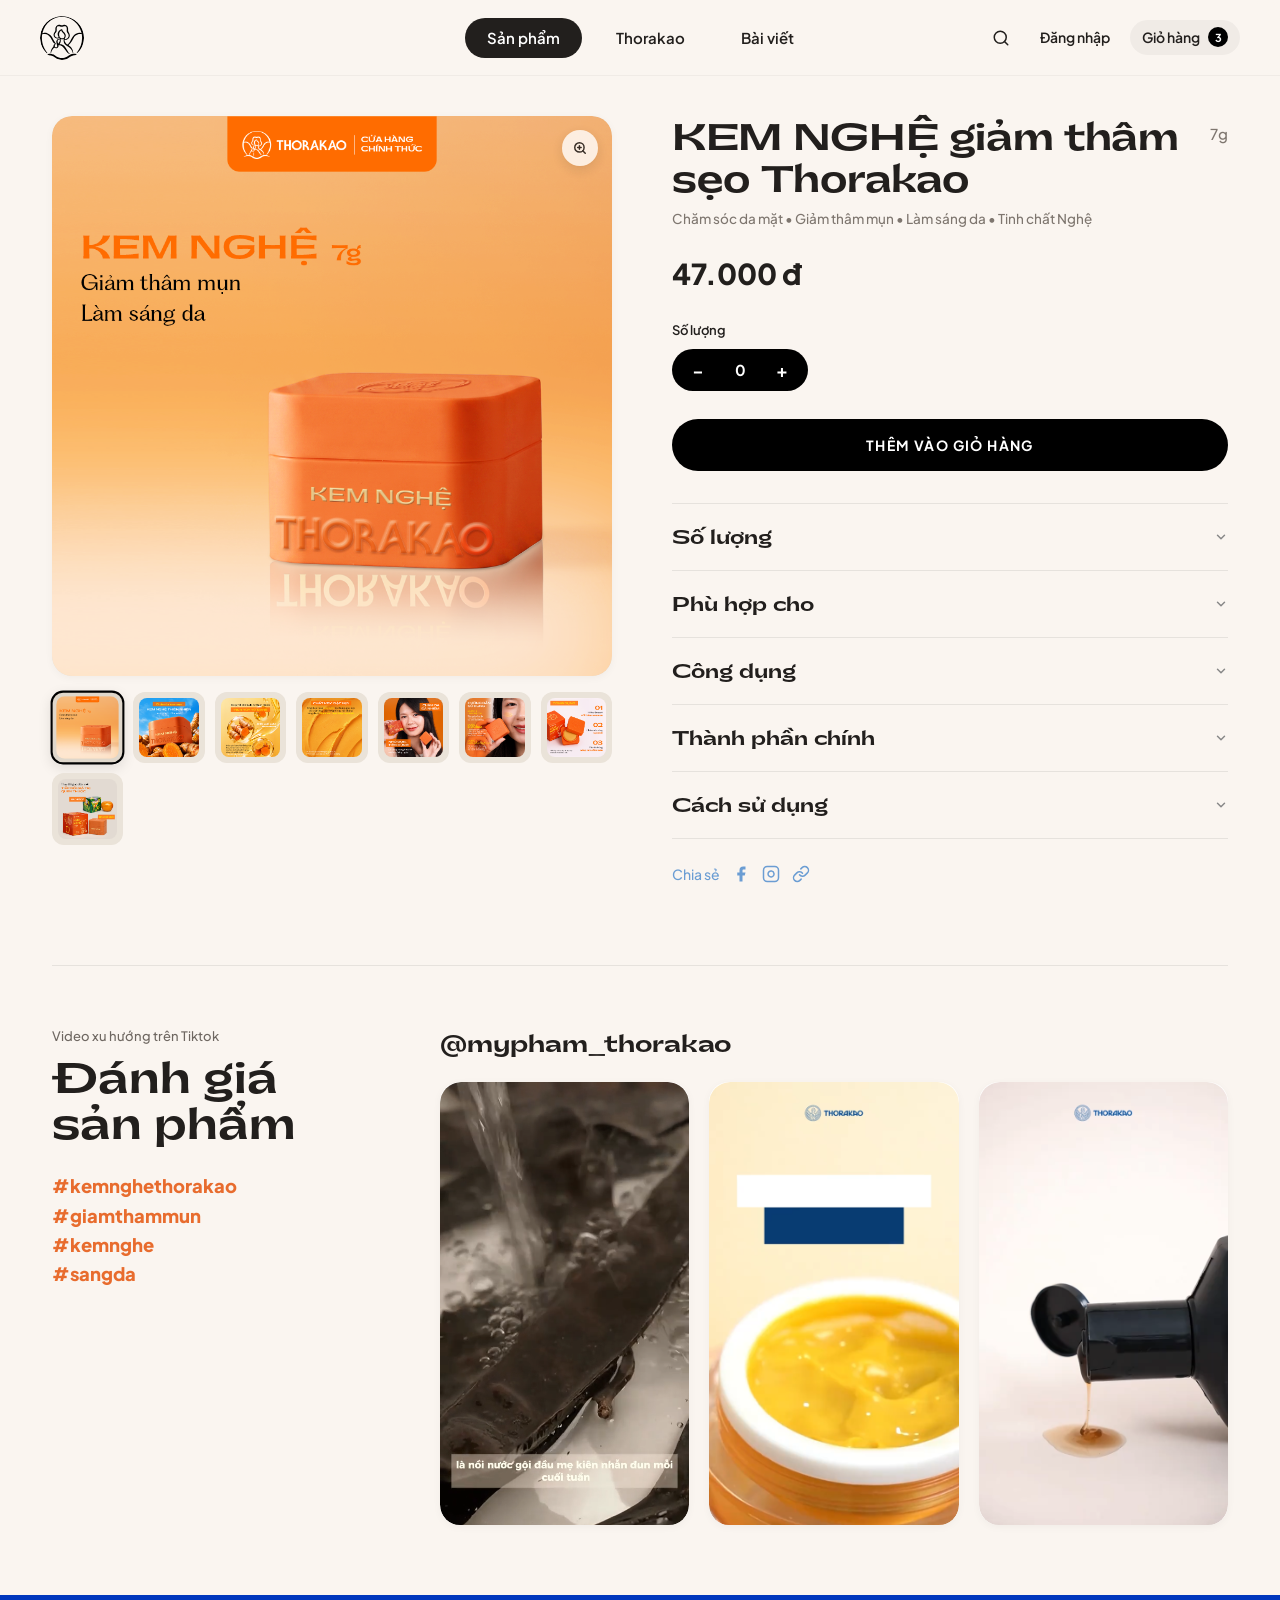
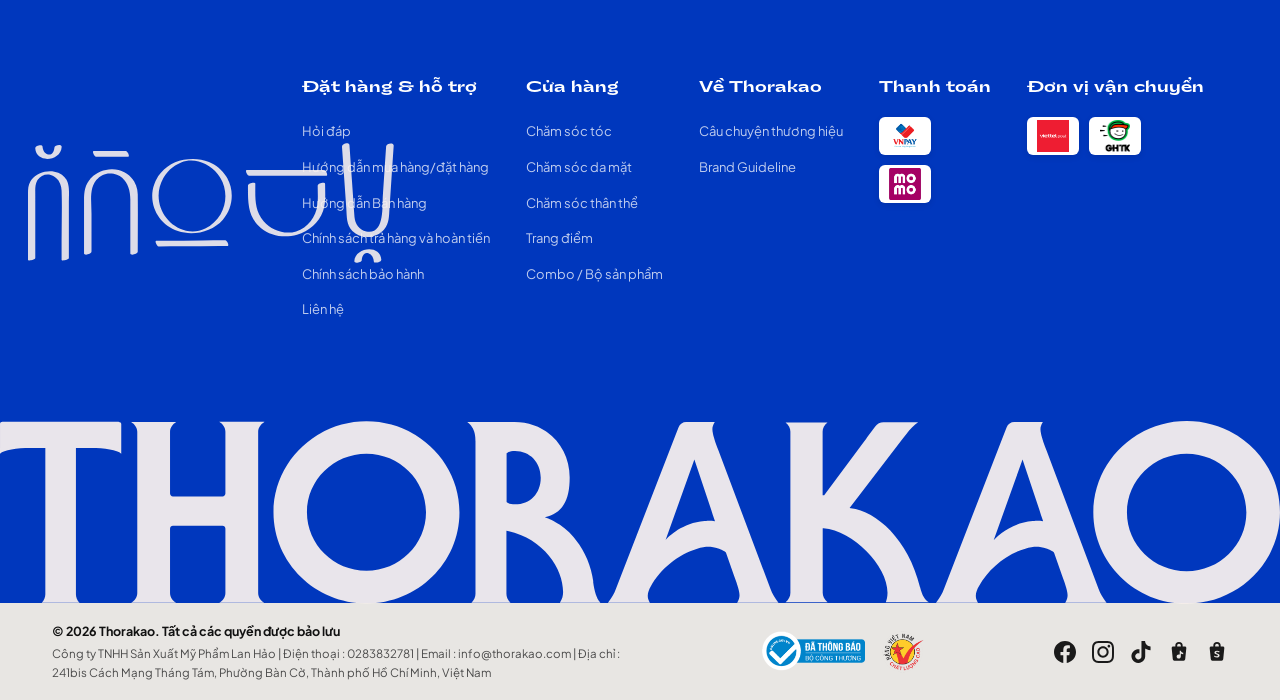
==== commit 1272daa5: "Update kem nghe weight from 47g to 7g" ====
--- a/product.html
+++ b/product.html
@@ -103,7 +103,7 @@
         <div class="product-info-container">
           <div class="product-header-row">
             <h1 class="product-title-main">KEM NGHỆ giảm thâm sẹo Thorakao</h1>
-            <span class="product-weight-badge">47g</span>
+            <span class="product-weight-badge">7g</span>
           </div>
 
           <p class="product-subtitle-categories">
@@ -142,7 +142,7 @@
               </button>
               <div class="accordion-drawer">
                 <div class="drawer-body">
-                  Trọng lượng: 47g | Quy cách: Hộp dập nổi thương hiệu | Hạn sử dụng: 3 năm kể từ ngày sản xuất.
+                  Trọng lượng: 7g | Quy cách: Hộp dập nổi thương hiệu | Hạn sử dụng: 3 năm kể từ ngày sản xuất.
                 </div>
               </div>
             </div>
